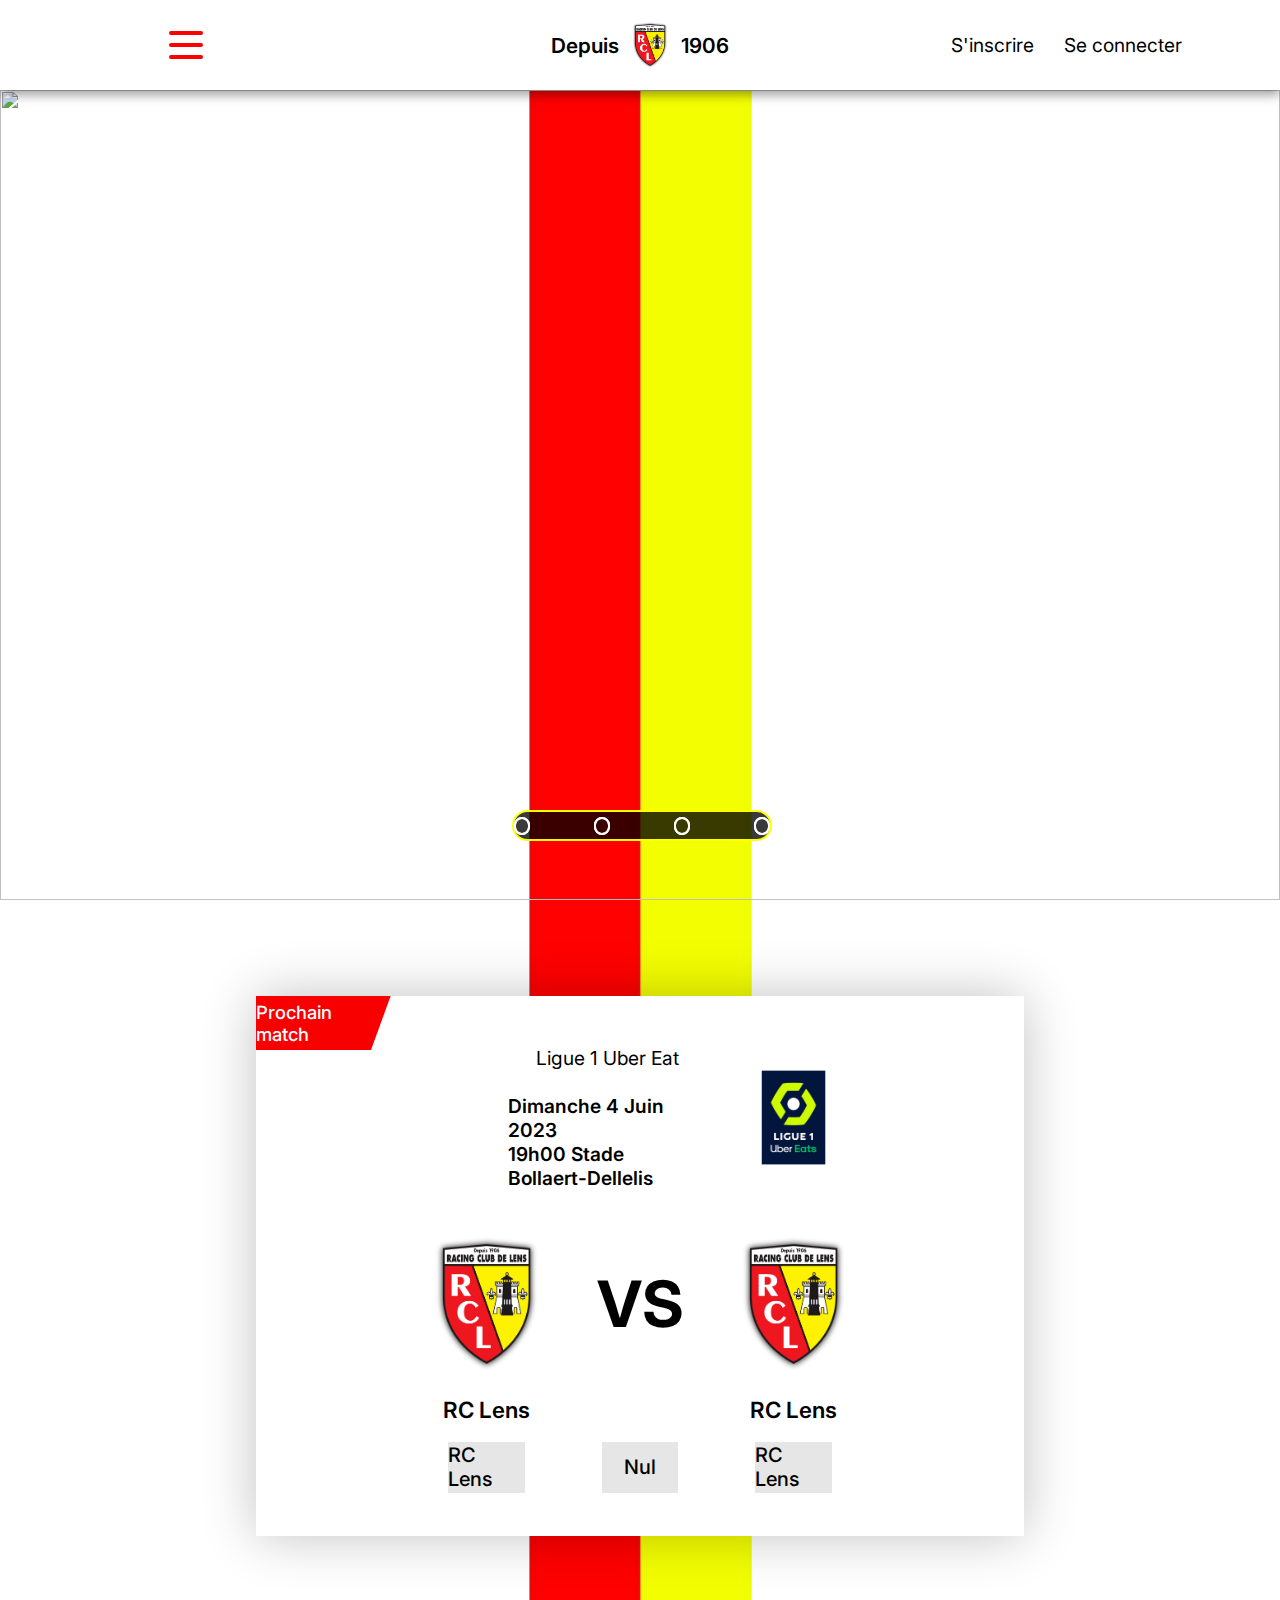
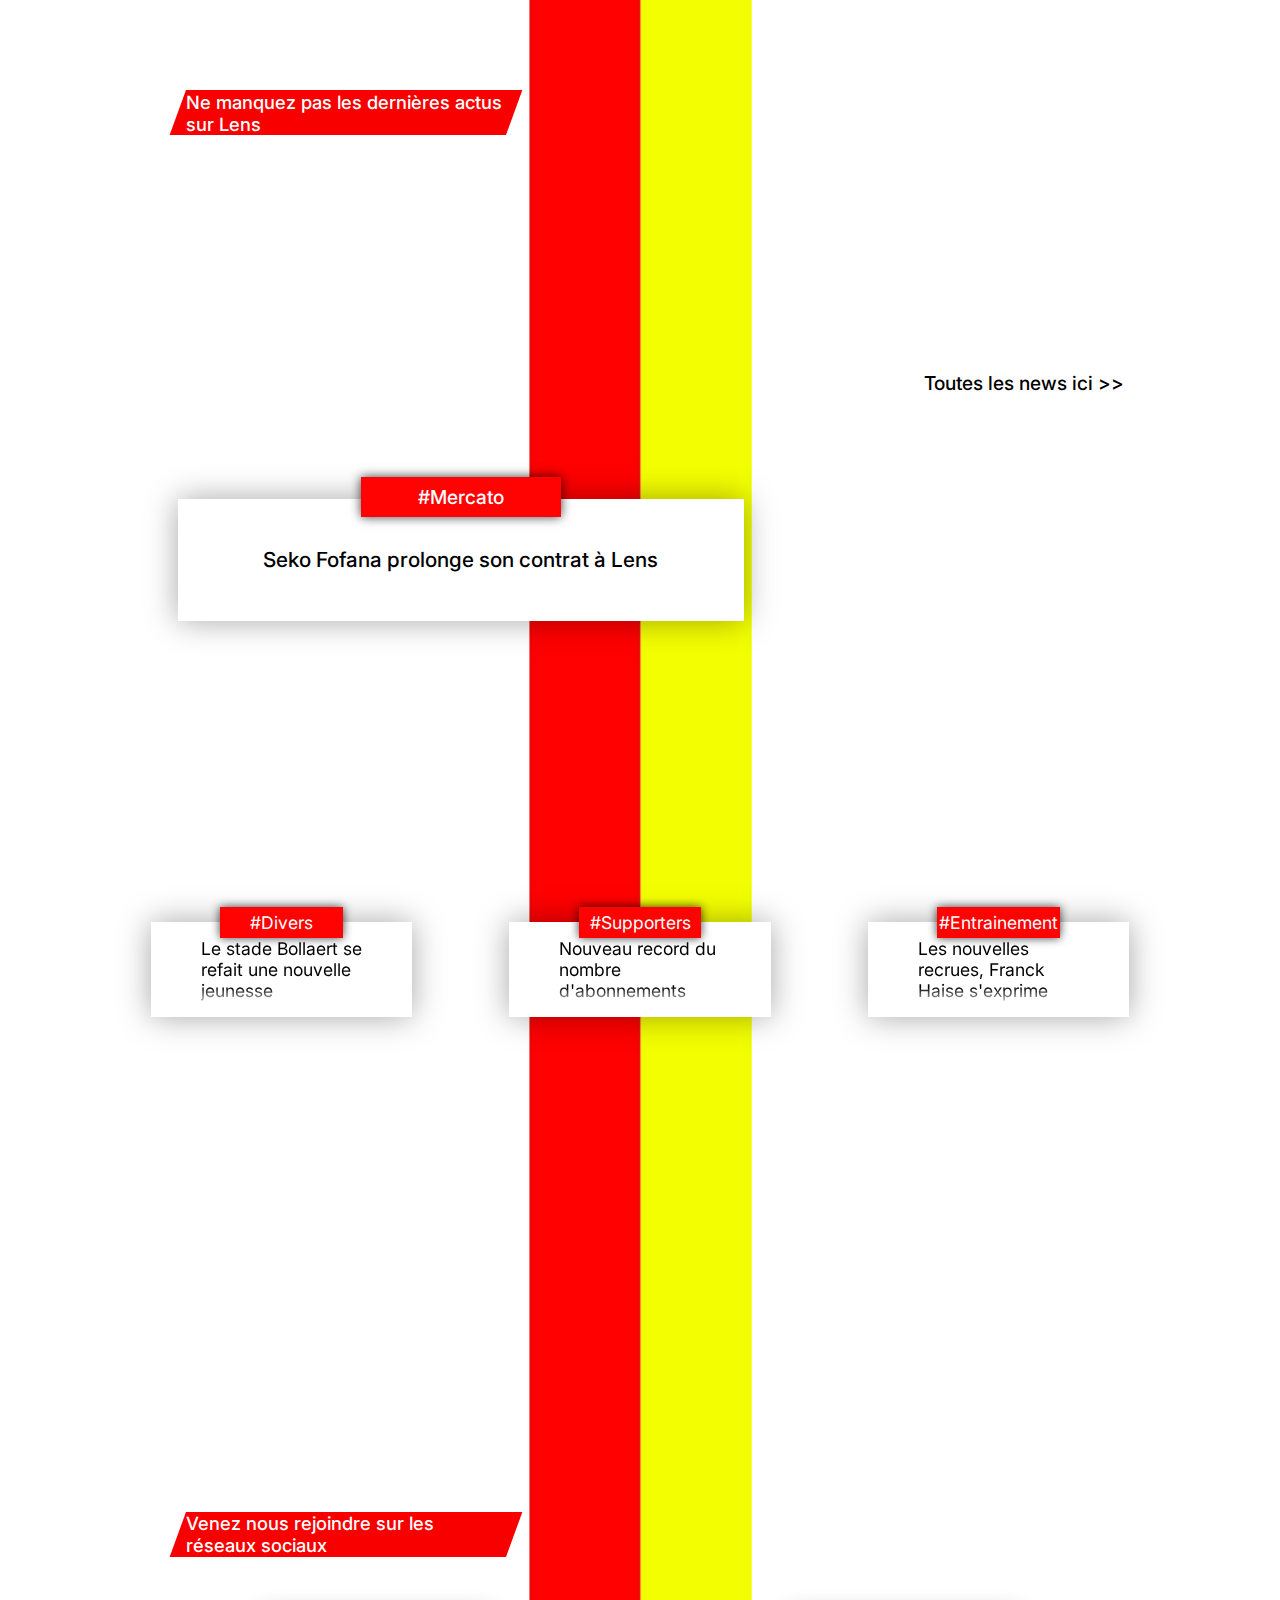
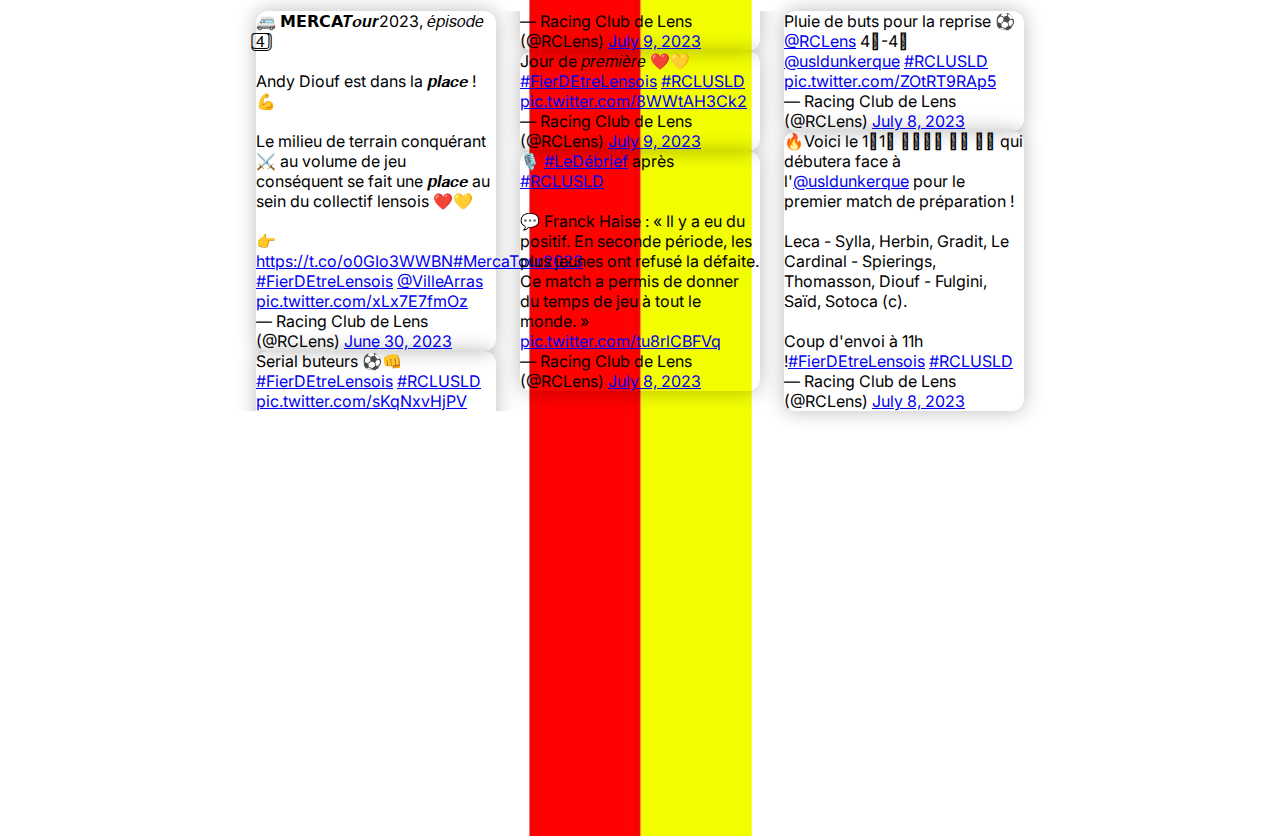
==== index.html @ e69d222d "css" ====
<!DOCTYPE html>
<html lang="fr">

<head>
    <meta charset="UTF-8">
    <meta name="viewport" content="width=device-width, initial-scale=1.0, maximum-scale=1.0,  minimum-scale=1.0">

    <link rel="stylesheet" href="asset/style/owl.carousel.css">
    <link rel="stylesheet" href="asset/style/owl.theme.default.min.css">

    <link rel="stylesheet" href="asset/style/style.css">

    <script src="js/menuDeroulant.js" defer></script>
    <script src="js/slide.js" defer></script>

    <link rel="preconnect" href="https://fonts.googleapis.com">
    <link rel="preconnect" href="https://fonts.gstatic.com" crossorigin>
    <link href="https://fonts.googleapis.com/css2?family=Inter:wght@100;200;300;400;500;600;700;800;900&display=swap"
        rel="stylesheet">


    <title>RCL</title>
</head>

<body>

    <header>

        <nav>

            <div id="menu">
                <input type=checkbox id="hamburger">
                <label for="hamburger">
                    <span></span>
                    <span></span>
                    <span></span>
                </label>

                <div id="menuDeroulant" class="drop">
                    <ul>
                        <li><a href="">Calendrier</a></li>
                        <li><a href="">Classement</a></li>
                        <li><a href="">Effectif</a></li>
                        <li><a href="">Statistiques</a></li>
                        <li><a href="">Actualitées</a></li>
                    </ul>
                </div>
            </div>


            <div id="logo">
                <p>Depuis</p>
                <img src="asset/img/Logo_RC_Lens_ombre.svg" alt="logo RCL">
                <p>1906</p>
            </div>


            <div id="connexion">
                <a href="inscription.html">S'inscrire</a>
                <a href="connexion.html">Se connecter</a>
            </div>

        </nav>

    </header>

    <!--------------->

    <main id="carousel">

        <div class="container">

            <input type="radio" name="radio-bouton" id="radio1">
            <input type="radio" name="radio-bouton" id="radio2">
            <input type="radio" name="radio-bouton" id="radio3">
            <input type="radio" name="radio-bouton" id="radio4">

            <a href="article.html" class="slide first">
                <img src="asset/img/prolong_fofana.jpg">
                <div class="text">Caption Text</div>
            </a>

            <a href="article2.html" class="slide">
                <img src="asset/img/conf_presse.jpg">
                <div class="text">Caption Two</div>
            </a>

            <a href="article3.html" class="slide">
                <img src="asset/img/stade_bollaert.jpg">
                <div class="text">Caption Three</div>
            </a>

            <a href="article4.html" class="slide">
                <img src="asset/img/tifo_lens.jpg">
                <div class="text">Caption 4</div>
            </a>


            <div class="navigation_auto">
                <div class="bouton1"></div>
                <div class="bouton2"></div>
                <div class="bouton3"></div>
                <div class="bouton4"></div>
            </div>

            <div class="navigation_manuelle">
                <label for="radio1" class="bouton_manuel"></label>
                <label for="radio2" class="bouton_manuel"></label>
                <label for="radio3" class="bouton_manuel"></label>
                <label for="radio4" class="bouton_manuel"></label>
            </div>

        </div>

    </main>


    <!--------------->

    <main id="prochain_match">

        <div id="rencontre">

            <p id="match" class="prochain_match">Prochain match</p>

            <div class="info_horaire">
                <p class="date">Ligue 1 Uber Eat
                    <br> <br>
                    <span>Dimanche 4 Juin 2023 </span> <span>19h00 Stade Bollaert-Dellelis</span>
                </p>

                <img src="asset/img/logo ligue 1.png" alt="">
            </div>


            <div id="equipe">

                <div id="logo_equipe">
                    <div class="logo_equipe">
                        <img src="asset/img/Logo_RC_Lens_ombre.svg" alt="">
                    </div>

                    <div class="logo_equipe"> VS </div>

                    <div class="logo_equipe">
                        <img src="asset/img/Logo_RC_Lens_ombre.svg" alt="">
                    </div>

                </div>

                <div id="nom_equipe">
                    <p class="nom_equipe">RC Lens</p>
                    <p class="nom_equipe">RC Lens</p>
                </div>

                <div id="pari_equipe">
                    <a href="" class="pari_equipe">RC Lens</a>
                    <a href="" class="pari_equipe">Nul </a>
                    <a href="" class="pari_equipe">RC Lens</a>
                </div>

            </div>

        </div>

    </main>


    <main id="articles">

        <p class="actu"> Ne manquez pas les dernières actus sur Lens </p>


        <div class="ligne_un">
            <div class="article_ligne_un">
                <a href=""></a>
                <div class="titre_article_un">
                    <a href="">Seko Fofana prolonge son contrat à Lens</a>
                </div>
                <div class="categorie_article_un">
                    <a href="">#Mercato</a>
                </div>
            </div>

            <div class="news"><a href="">Toutes les news ici</a></div>
        </div>

        <div class="ligne_deux">

            <div class="article_ligne_deux">
                <a href=""></a>
                <div class="titre_article_deux">
                    <a href="">Le stade Bollaert se refait une nouvelle jeunesse</a>
                </div>
                <div class="categorie_article_deux">
                    <a href="">#Divers</a>
                </div>
            </div>


            <div class="article_ligne_trois">
                <a href=""></a>
                <div class="titre_article_deux">
                    <a href="">Nouveau record du nombre d'abonnements</a>
                </div>
                <div class="categorie_article_deux">
                    <a href="">#Supporters</a>
                </div>
            </div>


            <div class="article_ligne_quatre">
                <a href=""></a>
                <div class="titre_article_deux">
                    <a href="">Les nouvelles recrues, Franck Haise s'exprime</a>
                </div>
                <div class="categorie_article_deux">
                    <a href="">#Entrainement</a>
                </div>
            </div>

        </div>

    </main>

    <main id="twitter">

        <p class="reseaux"> Venez nous rejoindre sur les réseaux sociaux </p>

        <div class="grid-container">


            <blockquote class="twitter-tweet">
                <p lang="fr" dir="ltr">🚐 𝗠𝗘𝗥𝗖𝗔𝑻𝒐𝒖𝒓2023, 𝑒́𝑝𝑖𝑠𝑜𝑑𝑒 4⃣<br><br>Andy Diouf est dans la
                    𝒑𝒍𝒂𝒄𝒆 ! 💪<br><br>Le milieu de terrain conquérant ⚔️ au volume de jeu conséquent se fait une
                    𝒑𝒍𝒂𝒄𝒆 au sein du collectif lensois ❤️💛<br><br>👉 <a
                        href="https://t.co/o0GIo3WWBN">https://t.co/o0GIo3WWBN</a><a
                        href="https://twitter.com/hashtag/MercaTour2023?src=hash&amp;ref_src=twsrc%5Etfw">#MercaTour2023</a>
                    <a
                        href="https://twitter.com/hashtag/FierDEtreLensois?src=hash&amp;ref_src=twsrc%5Etfw">#FierDEtreLensois</a>
                    <a href="https://twitter.com/VilleArras?ref_src=twsrc%5Etfw">@VilleArras</a> <a
                        href="https://t.co/xLx7E7fmOz">pic.twitter.com/xLx7E7fmOz</a>
                </p>&mdash; Racing Club de Lens
                (@RCLens) <a href="https://twitter.com/RCLens/status/1674873141426896898?ref_src=twsrc%5Etfw">June 30,
                    2023</a>
            </blockquote>
            <script async src="https://platform.twitter.com/widgets.js" charset="utf-8"></script>

            <blockquote class="twitter-tweet">
                <p lang="en" dir="ltr">Serial buteurs ⚽️👊<a
                        href="https://twitter.com/hashtag/FierDEtreLensois?src=hash&amp;ref_src=twsrc%5Etfw">#FierDEtreLensois</a>
                    <a href="https://twitter.com/hashtag/RCLUSLD?src=hash&amp;ref_src=twsrc%5Etfw">#RCLUSLD</a> <a
                        href="https://t.co/sKqNxvHjPV">pic.twitter.com/sKqNxvHjPV</a>
                </p>&mdash; Racing Club de Lens
                (@RCLens) <a href="https://twitter.com/RCLens/status/1678012624225832962?ref_src=twsrc%5Etfw">July 9,
                    2023</a>
            </blockquote>
            <script async src="https://platform.twitter.com/widgets.js" charset="utf-8"></script>

            <blockquote class="twitter-tweet">
                <p lang="fr" dir="ltr">Jour de 𝑝𝑟𝑒𝑚𝑖𝑒̀𝑟𝑒 ❤️💛<a
                        href="https://twitter.com/hashtag/FierDEtreLensois?src=hash&amp;ref_src=twsrc%5Etfw">#FierDEtreLensois</a>
                    <a href="https://twitter.com/hashtag/RCLUSLD?src=hash&amp;ref_src=twsrc%5Etfw">#RCLUSLD</a> <a
                        href="https://t.co/8WWtAH3Ck2">pic.twitter.com/8WWtAH3Ck2</a>
                </p>&mdash; Racing Club de Lens
                (@RCLens) <a href="https://twitter.com/RCLens/status/1677936120167026688?ref_src=twsrc%5Etfw">July 9,
                    2023</a>
            </blockquote>
            <script async src="https://platform.twitter.com/widgets.js" charset="utf-8"></script>

            <blockquote class="twitter-tweet">
                <p lang="fr" dir="ltr">🎙️ <a
                        href="https://twitter.com/hashtag/LeD%C3%A9brief?src=hash&amp;ref_src=twsrc%5Etfw">#LeDébrief</a>
                    après <a
                        href="https://twitter.com/hashtag/RCLUSLD?src=hash&amp;ref_src=twsrc%5Etfw">#RCLUSLD</a><br><br>💬
                    Franck Haise : « Il y a eu du positif. En seconde période, les plus jeunes ont refusé la défaite. Ce
                    match a permis de donner du temps de jeu à tout le monde. » <a
                        href="https://t.co/tu8rlCBFVq">pic.twitter.com/tu8rlCBFVq</a></p>&mdash; Racing Club de Lens
                (@RCLens) <a href="https://twitter.com/RCLens/status/1677653503827664896?ref_src=twsrc%5Etfw">July 8,
                    2023</a>
            </blockquote>
            <script async src="https://platform.twitter.com/widgets.js" charset="utf-8"></script>

            <blockquote class="twitter-tweet">
                <p lang="fr" dir="ltr">Pluie de buts pour la reprise ⚽️<a
                        href="https://twitter.com/RCLens?ref_src=twsrc%5Etfw">@RCLens</a> 4⃣-4⃣ <a
                        href="https://twitter.com/usldunkerque?ref_src=twsrc%5Etfw">@usldunkerque</a> <a
                        href="https://twitter.com/hashtag/RCLUSLD?src=hash&amp;ref_src=twsrc%5Etfw">#RCLUSLD</a> <a
                        href="https://t.co/ZOtRT9RAp5">pic.twitter.com/ZOtRT9RAp5</a></p>&mdash; Racing Club de Lens
                (@RCLens) <a href="https://twitter.com/RCLens/status/1677650981876539392?ref_src=twsrc%5Etfw">July 8,
                    2023</a>
            </blockquote>
            <script async src="https://platform.twitter.com/widgets.js" charset="utf-8"></script>

            <blockquote class="twitter-tweet">
                <p lang="fr" dir="ltr">🔥Voici le 1⃣1⃣ 𝐬𝐚𝐧𝐠 𝐞𝐭 𝐨𝐫 qui débutera face à l&#39;<a
                        href="https://twitter.com/usldunkerque?ref_src=twsrc%5Etfw">@usldunkerque</a> pour le premier
                    match de préparation !<br><br>Leca - Sylla, Herbin, Gradit, Le Cardinal - Spierings, Thomasson,
                    Diouf - Fulgini, Saïd, Sotoca (c).<br><br>Coup d&#39;envoi à 11h !<a
                        href="https://twitter.com/hashtag/FierDEtreLensois?src=hash&amp;ref_src=twsrc%5Etfw">#FierDEtreLensois</a>
                    <a href="https://twitter.com/hashtag/RCLUSLD?src=hash&amp;ref_src=twsrc%5Etfw">#RCLUSLD</a>
                </p>
                &mdash; Racing Club de Lens (@RCLens) <a
                    href="https://twitter.com/RCLens/status/1677588330928644097?ref_src=twsrc%5Etfw">July 8, 2023</a>
            </blockquote>
            <script async src="https://platform.twitter.com/widgets.js" charset="utf-8"></script>


        </div>


    </main>


    <footer>


    </footer>


    <script type="text/javascript" src="//code.jquery.com/jquery-1.11.0.min.js"></script>
    <script type="text/javascript" src="//code.jquery.com/jquery-migrate-1.2.1.min.js"></script>
</body>

</html>
---- asset/style/style.css ----
* {
  margin: 0;
  padding: 0;
  font-family: "Inter", sans-serif
}

body {
  height: auto;
  background-image: url("/asset/img/bandes rcl.jpg");
  background-position: center;
  background-repeat: repeat-y
}

header,
#menu,
#logo {
  height: 10vh;
  position: sticky;
  top: 0;
  z-index: 1000;
  background-color: #fff
}

 nav {
  display: grid;
  grid-template-columns: 1fr 1fr 1fr;
  justify-items: center;
  align-items: center;
  box-shadow: 0px 5px 10px 0px rgba(0, 0, 0, .375)
}

 #logo {
  width: 50%;
  display: flex;
  justify-content: center;
  align-items: center;
  gap: 10px
}

#logo img {
  width: 20%
}

 #logo p {
  width: auto;
  font-size: 130%;
  font-weight: 600
}

 #menu {
  width: 100%;
  display: flex;
  justify-content: center;
  align-items: center
}

 #hamburger[type=checkbox]:before {
  content: "";
  height: 20px;
  width: 100%;
  display: flex;
  flex-direction: column;
  justify-content: center;
  gap: 8px;
  background-color: #fff;
  border: 0px;
  outline: none !important;
  transition: .5s
}

 #menu label {
  display: block;
  background-color: rgba(0, 0, 0, 0);
  width: 8%;
  height: 50px;
  display: flex;
  flex-direction: column;
  justify-content: center;
  gap: 8px;
  position: relative;
  right: 8%;
  cursor: pointer
}

 label span {
  height: 4px;
  width: 100%;
  background-color: red;
  border-radius: 10px
}

#hamburger:checked+label span:nth-child(1) {
  transform: rotate(45deg) translate(8px, 9px);
  transition: .5s
}

#hamburger:checked+label span:nth-child(3) {
  transform: rotate(-45deg) translate(7px, -9px);
  transition: .5s
}

#hamburger:checked+label span:nth-child(2) {
  opacity: 0;
  transition: .5s
}

#hamburger+label span:nth-child(1) {
  transform: rotate(0deg);
  transition: .5s
}

#hamburger+label span:nth-child(3) {
  transform: rotate(0deg);
  transition: .5s
}

#hamburger+label span:nth-child(2) {
  opacity: 100;
  transition: .5s
}

 #menuDeroulant {
  width: 50%;
  height: 35vh;
  position: absolute;
  top: 10vh;
  left: 17%;
  z-index: 900;
  box-shadow: 0px 5px 10px 0px rgba(0, 0, 0, .375);
  background-color: #fff
}

 #menuDeroulant ul {
  list-style: none;
  width: 100%;
  height: 35vh
}

 #menuDeroulant ul li {
  width: 100%;
  height: 7vh;
  display: flex;
  align-items: center;
  justify-content: center;
  transition: .3s
}

#menuDeroulant ul li a {
  width: 100%;
  height: 100%;
  text-decoration: none;
  display: flex;
  align-items: center;
  justify-content: center;
  color: #000;
  transition: .3s
}

#menuDeroulant ul li a:hover {
  color: #eafb00;
  transition: .3s
}

#menuDeroulant ul li:hover {
  background-color: #000;
  transition: .3s
}

 .drop {
  display: none
}

.show {
  display: block
}

#connexion {
  width: 100%;
  display: flex;
  justify-content: center;
  align-items: center;
  gap: 30px;
  font-size: 120%
}

#connexion a {
  cursor: pointer;
  text-decoration: none;
  color: #000;
  transition: .5s
}

#connexion a:hover {
  text-decoration: underline;
  color: red;
  transition: .5s
}

#carousel {
  height: 90vh;
  width: 100%;
  overflow: hidden;
  margin-bottom: 4%
}

.container {
  width: 100%;
  height: 90vh;
  display: flex;
  position: relative
}

.container input {
  display: none
}

.slide {
  width: 100%;
  height: 90vh;
  transition: 1s
}

.slide img {
  height: 90vh;
  width: 100vw;
  position: relative
}

.navigation_manuelle {
  position: absolute;
  width: 20%;
  height: 3vh;
  top: 80vh;
  display: flex;
  justify-content: center;
  align-items: center;
  gap: 25%;
  border: 2px solid rgba(0, 0, 0, 0);
  margin: 0 40%
}

.bouton_manuel {
  border: 2px solid #fff;
  border-radius: 50px;
  height: 14px;
  width: 14px;
  cursor: pointer;
  transition: .3s
}

.bouton_manuel:hover {
  background: #fe0000;
  border: 2px solid #eafb00;
  transition: .3s
}

#radio1:checked~.first {
  margin-left: 0
}

#radio2:checked~.first {
  margin-left: -100%
}

#radio3:checked~.first {
  margin-left: -200%
}

#radio4:checked~.first {
  margin-left: -300%
}

.navigation_auto {
  position: absolute;
  width: 20%;
  height: 3vh;
  top: 80vh;
  display: flex;
  justify-content: center;
  align-items: center;
  background-color: rgba(0, 0, 0, .772);
  gap: 25%;
  border-radius: 50px;
  border: 2px solid #ff0;
  margin: 0 40%
}

.navigation_auto div {
  border: 2px solid #fff;
  border-radius: 50px;
  height: 14px;
  width: 14px;
  cursor: pointer;
  transition: .3s
}

#radio1:checked~.navigation_auto .bouton1 {
  background-color: #fff
}

#radio2:checked~.navigation_auto .bouton2 {
  background-color: #fff
}

#radio3:checked~.navigation_auto .bouton3 {
  background-color: #fff
}

#radio4:checked~.navigation_auto .bouton1 {
  background-color: #fff
}

#prochain_match {
  width: 100%;
  height: 70vh;
  display: flex;
  align-items: center;
  justify-content: center;
  margin-bottom: 5%
}

#rencontre {
  width: 60vw;
  height: 60vh;
  background-color: #fff;
  box-shadow: 0px 0px 50px 0px rgba(0, 0, 0, .245)
}

.prochain_match {
  position: relative;
  width: 15%;
  height: 10%;
  display: flex;
  align-items: center;
  justify-content: center;
  background-color: #f90000;
  overflow: visible;
  z-index: 1;
  font-size: 115%;
  font-weight: 500;
  color: #fff
}

.prochain_match:after {
  content: "";
  width: 100%;
  height: 100%;
  position: absolute;
  background: inherit;
  z-index: -1;
  top: 0;
  transform-origin: left bottom;
  transform: skewX(-20deg)
}

.info_horaire {
  width: 100%;
  height: 25%;
  display: flex;
  justify-content: center;
  align-items: center
}

.info_horaire img {
  height: 70%
}

.date {
  width: 40%;
  height: 100%;
  font-size: 120%;
  display: flex;
  align-items: center;
  justify-content: center;
  flex-direction: column
}

.date span {
  display: flex;
  justify-content: center;
  width: 65%;
  height: auto;
  font-weight: 600
}

#equipe {
  width: 100%;
  height: 65%;
  display: flex;
  justify-content: center;
  align-items: center;
  flex-direction: column
}

#logo_equipe {
  width: 100%;
  height: 50%;
  display: flex;
  justify-content: center;
  align-items: center
}

.logo_equipe {
  width: 20%;
  height: 100%;
  display: flex;
  justify-content: center;
  align-items: center;
  font-size: 400%;
  font-weight: 700
}

.logo_equipe img {
  width: 80%
}

#nom_equipe {
  width: 100%;
  height: 10%;
  display: flex;
  justify-content: center;
  gap: 20%;
  margin-bottom: 2%
}

.nom_equipe {
  width: 20%;
  height: 100%;
  display: flex;
  justify-content: center;
  align-items: center;
  font-size: 140%;
  font-weight: 600
}

#pari_equipe {
  width: 100%;
  height: 18%;
  display: flex;
  justify-content: center;
  gap: 10%
}

.pari_equipe {
  width: 10%;
  height: 80%;
  display: flex;
  justify-content: center;
  align-items: center;
  font-size: 125%;
  font-weight: 500;
  text-decoration: none;
  color: #000;
  background-color: rgba(224, 224, 224, .802)
}

#articles {
  width: 100%;
  height: 110vh;
  gap: 5vh;
  display: flex;
  align-items: center;
  justify-content: center;
  flex-direction: column;
  margin-bottom: 4%
}

.actu {
  width: 25%;
  height: 5vh;
  position: relative;
  right: 23%;
  display: flex;
  align-items: center;
  justify-content: center;
  background-color: #f90000;
  overflow: visible;
  z-index: 1;
  font-size: 115%;
  font-weight: 500;
  color: #fff
}

.actu:after {
  content: "";
  width: 100%;
  height: 100%;
  position: absolute;
  background: inherit;
  z-index: -1;
  top: 0;
  transform-origin: left bottom;
  transform: skewX(-20deg)
}

.actu:before {
  content: "";
  width: 100%;
  height: 101%;
  position: absolute;
  background: inherit;
  z-index: -1;
  top: 0;
  transform-origin: right top;
  transform: skewX(-20deg)
}

.ligne_un {
  width: 80%;
  height: 45vh;
  display: flex;
  align-items: center;
  justify-content: center;
  gap: 10%;
  margin-bottom: 5vh
}

.article_ligne_un {
  width: 65%;
  height: 45vh;
  display: flex;
  align-items: center;
  justify-content: center;
  flex-direction: column;
  gap: 10px;
  transform: scale(1);
  transition: .5s;
  background-image: url("/asset/img/prolong_fofana.jpg");
  background-size: cover
}

.article_ligne_un a {
  position: absolute;
  width: 100%;
  height: 100%
}

.article_ligne_un:hover {
  transform: scale(1.05);
  transition: .5s
}

.titre_article_un {
  width: 85%;
  height: 30%;
  display: flex;
  align-items: center;
  justify-content: center;
  background-color: #fff;
  position: relative;
  z-index: 1;
  top: 50%;
  box-shadow: 0px 0px 30px 0px rgba(0, 0, 0, .35)
}

.titre_article_un a {
  width: 100%;
  height: 100%;
  display: flex;
  align-items: center;
  justify-content: center;
  margin: 0px 50px 0px 50px;
  text-decoration: none;
  color: #000;
  font-size: 130%;
  font-weight: 500
}

.categorie_article_un {
  width: 30%;
  height: 10%;
  display: flex;
  align-items: center;
  justify-content: center;
  background-color: #ff0303;
  position: relative;
  z-index: 2;
  top: 12%;
  box-shadow: 0px 0px 10px 0px rgba(0, 0, 0, .75)
}

.categorie_article_un a {
  width: 100%;
  height: 100%;
  display: flex;
  align-items: center;
  justify-content: center;
  margin: 0px 50px 0px 50px;
  text-decoration: none;
  color: #fff;
  font-size: 120%;
  font-weight: 500
}

.news {
  width: 25%;
  height: 45vh;
  display: flex;
  align-items: center;
  justify-content: center
}

.news a {
  text-decoration: none;
  color: #000;
  font-size: 120%;
  font-weight: 500;
  transform: scale(1);
  transition: .5s
}

.news a:hover {
  text-decoration: none;
  color: #f90000;
  font-size: 120%;
  font-weight: 500;
  transform: scale(1.1);
  transition: .5s
}

.news a::after {
  content: " >>"
}

.ligne_deux {
  width: 80%;
  height: 35vh;
  display: flex;
  align-items: center;
  justify-content: center;
  gap: 5%
}

.article_ligne_deux {
  width: 30%;
  height: 35vh;
  display: flex;
  align-items: center;
  justify-content: center;
  flex-direction: column;
  gap: 10px;
  transform: scale(1);
  transition: .5s;
  background-image: url("/asset/img/stade_bollaert.jpg");
  background-size: cover
}

.article_ligne_deux>a,
.article_ligne_trois>a,
.article_ligne_quatre>a {
  position: absolute;
  width: 100%;
  height: 100%
}

.article_ligne_deux:hover {
  transform: scale(1.05);
  transition: .5s
}

.article_ligne_trois {
  width: 30%;
  height: 35vh;
  display: flex;
  align-items: center;
  justify-content: center;
  flex-direction: column;
  gap: 10px;
  transform: scale(1);
  transition: .5s;
  background-image: url("/asset/img/supp_lens.jpg");
  background-size: cover
}

.article_ligne_trois:hover {
  transform: scale(1.05);
  transition: .5s
}

.article_ligne_quatre {
  width: 30%;
  height: 35vh;
  display: flex;
  align-items: center;
  justify-content: center;
  flex-direction: column;
  gap: 10px;
  transform: scale(1);
  transition: .5s;
  background-image: url("/asset/img/conf_presse.jpg");
  background-size: cover
}

.article_ligne_quatre:hover {
  transform: scale(1.05);
  transition: .5s
}

.titre_article_deux {
  width: 85%;
  height: 30%;
  display: flex;
  align-items: center;
  justify-content: center;
  background-color: #fff;
  position: relative;
  z-index: 1;
  top: 50%;
  box-shadow: 0px 0px 30px 0px rgba(0, 0, 0, .35)
}

.titre_article_deux a {
  width: 100%;
  height: 100%;
  display: flex;
  align-items: center;
  justify-content: center;
  margin: 0px 50px 0px 50px;
  mask-image: linear-gradient(0deg, transparent 40px, rgb(0, 0, 0) 150px);
  -webkit-mask-image: linear-gradient(0deg, transparent 10px, rgb(0, 0, 0) 30px);
  text-decoration: none;
  color: #000;
  font-size: 110%;
  font-weight: 400
}

.categorie_article_deux {
  width: 40%;
  height: 10%;
  display: flex;
  align-items: center;
  justify-content: center;
  background-color: #ff0303;
  position: relative;
  z-index: 2;
  top: 12%;
  box-shadow: 0px 0px 10px 0px rgba(0, 0, 0, .75)
}

.categorie_article_deux a {
  width: 100%;
  height: 100%;
  display: flex;
  align-items: center;
  justify-content: center;
  margin: 0px 50px 0px 50px;
  text-decoration: none;
  color: #fff;
  font-size: 110%;
  font-weight: 400
}

#twitter {
  height: 150vh;
  display: flex;
  justify-content: center;
  align-items: center;
  flex-direction: column
}

.reseaux {
  width: 25%;
  height: 5vh;
  margin-bottom: 6vh;
  position: relative;
  right: 23%;
  display: flex;
  align-items: center;
  justify-content: center;
  background-color: #f90000;
  overflow: visible;
  z-index: 1;
  font-size: 115%;
  font-weight: 500;
  color: #fff
}

.reseaux:after {
  content: "";
  width: 100%;
  height: 100%;
  position: absolute;
  background: inherit;
  z-index: -1;
  top: 0;
  transform-origin: left bottom;
  transform: skewX(-20deg)
}

.reseaux:before {
  content: "";
  width: 100%;
  height: 100%;
  position: absolute;
  background: inherit;
  z-index: -1;
  top: 0;
  transform-origin: right top;
  transform: skewX(-20deg)
}

.grid-container {
  -moz-columns: 3 200px;
  columns: 3 200px;
  -moz-column-gap: 1.5rem;
  column-gap: 1.5rem;
  width: 60%
}

.twitter-tweet {
  border-radius: 12px;
  box-shadow: 0px 0px 20px 0px rgba(0, 0, 0, .275);
  margin-top: 0 !important
}
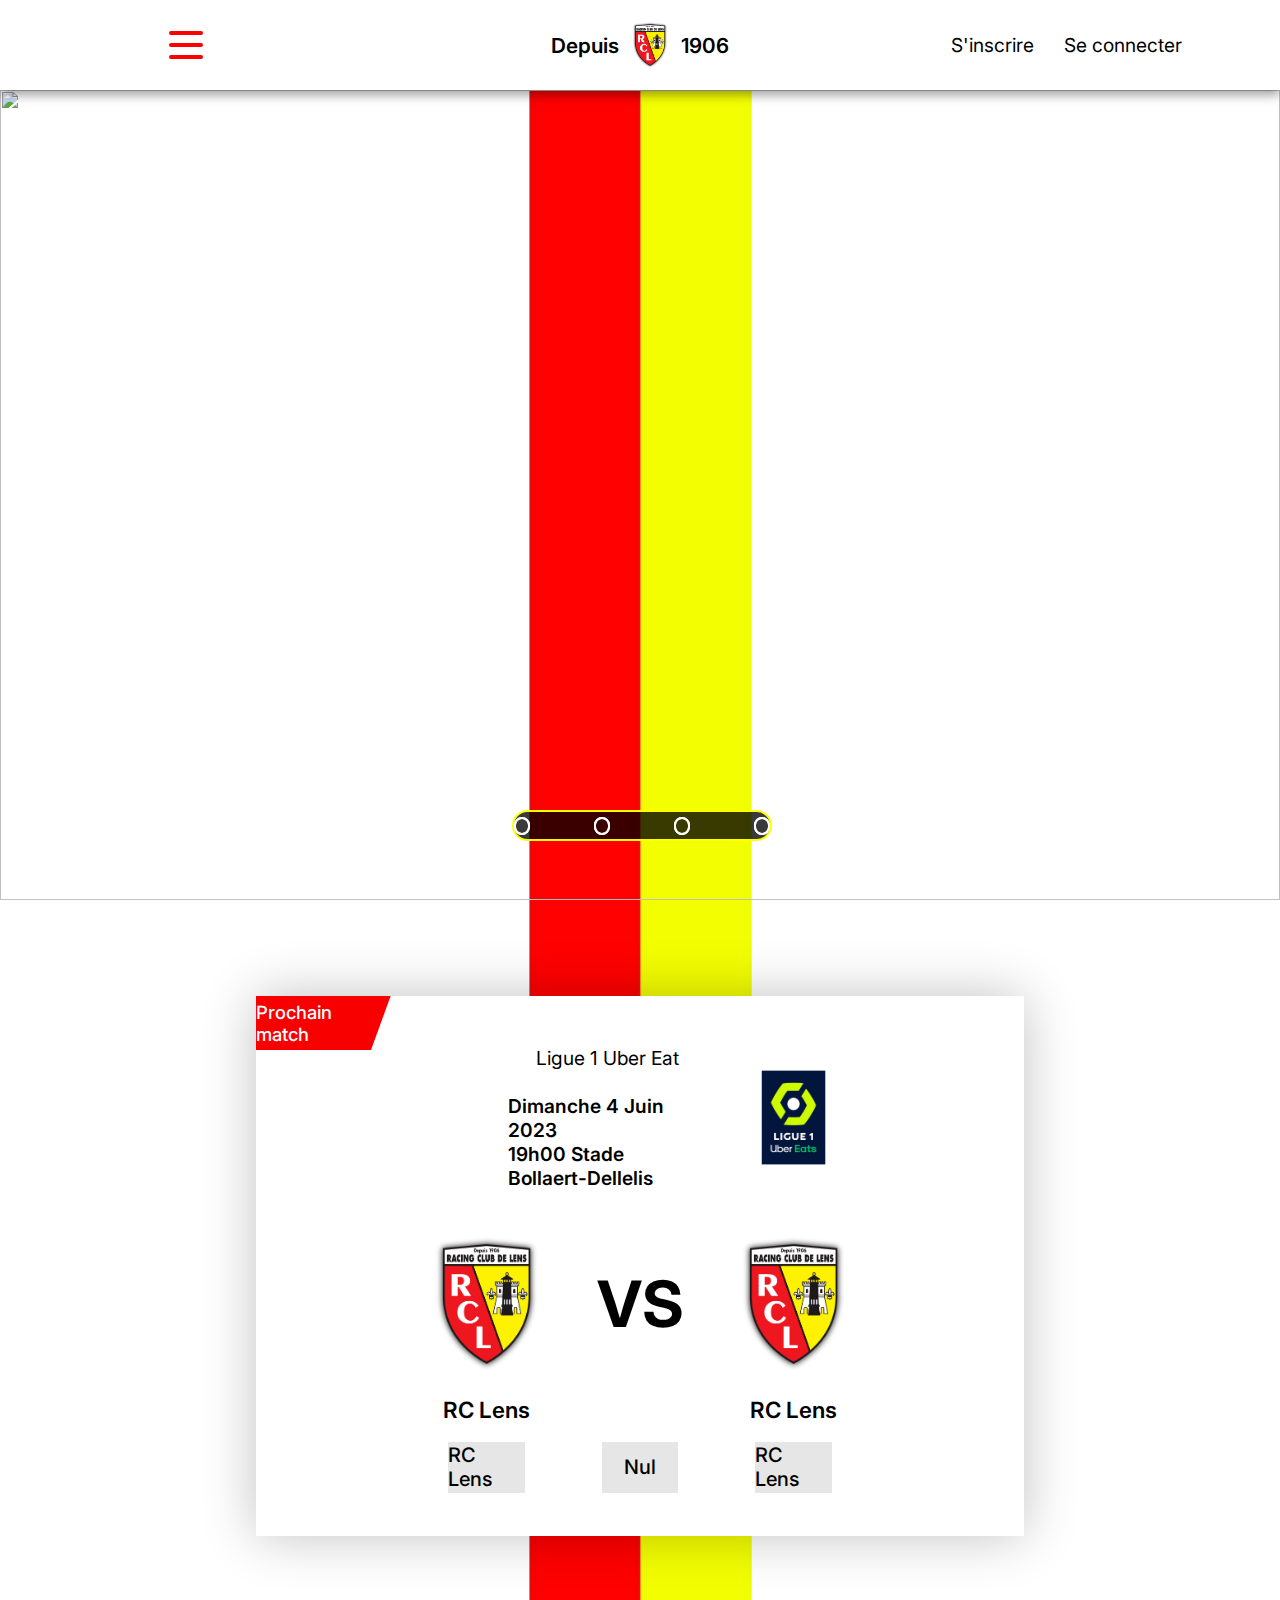
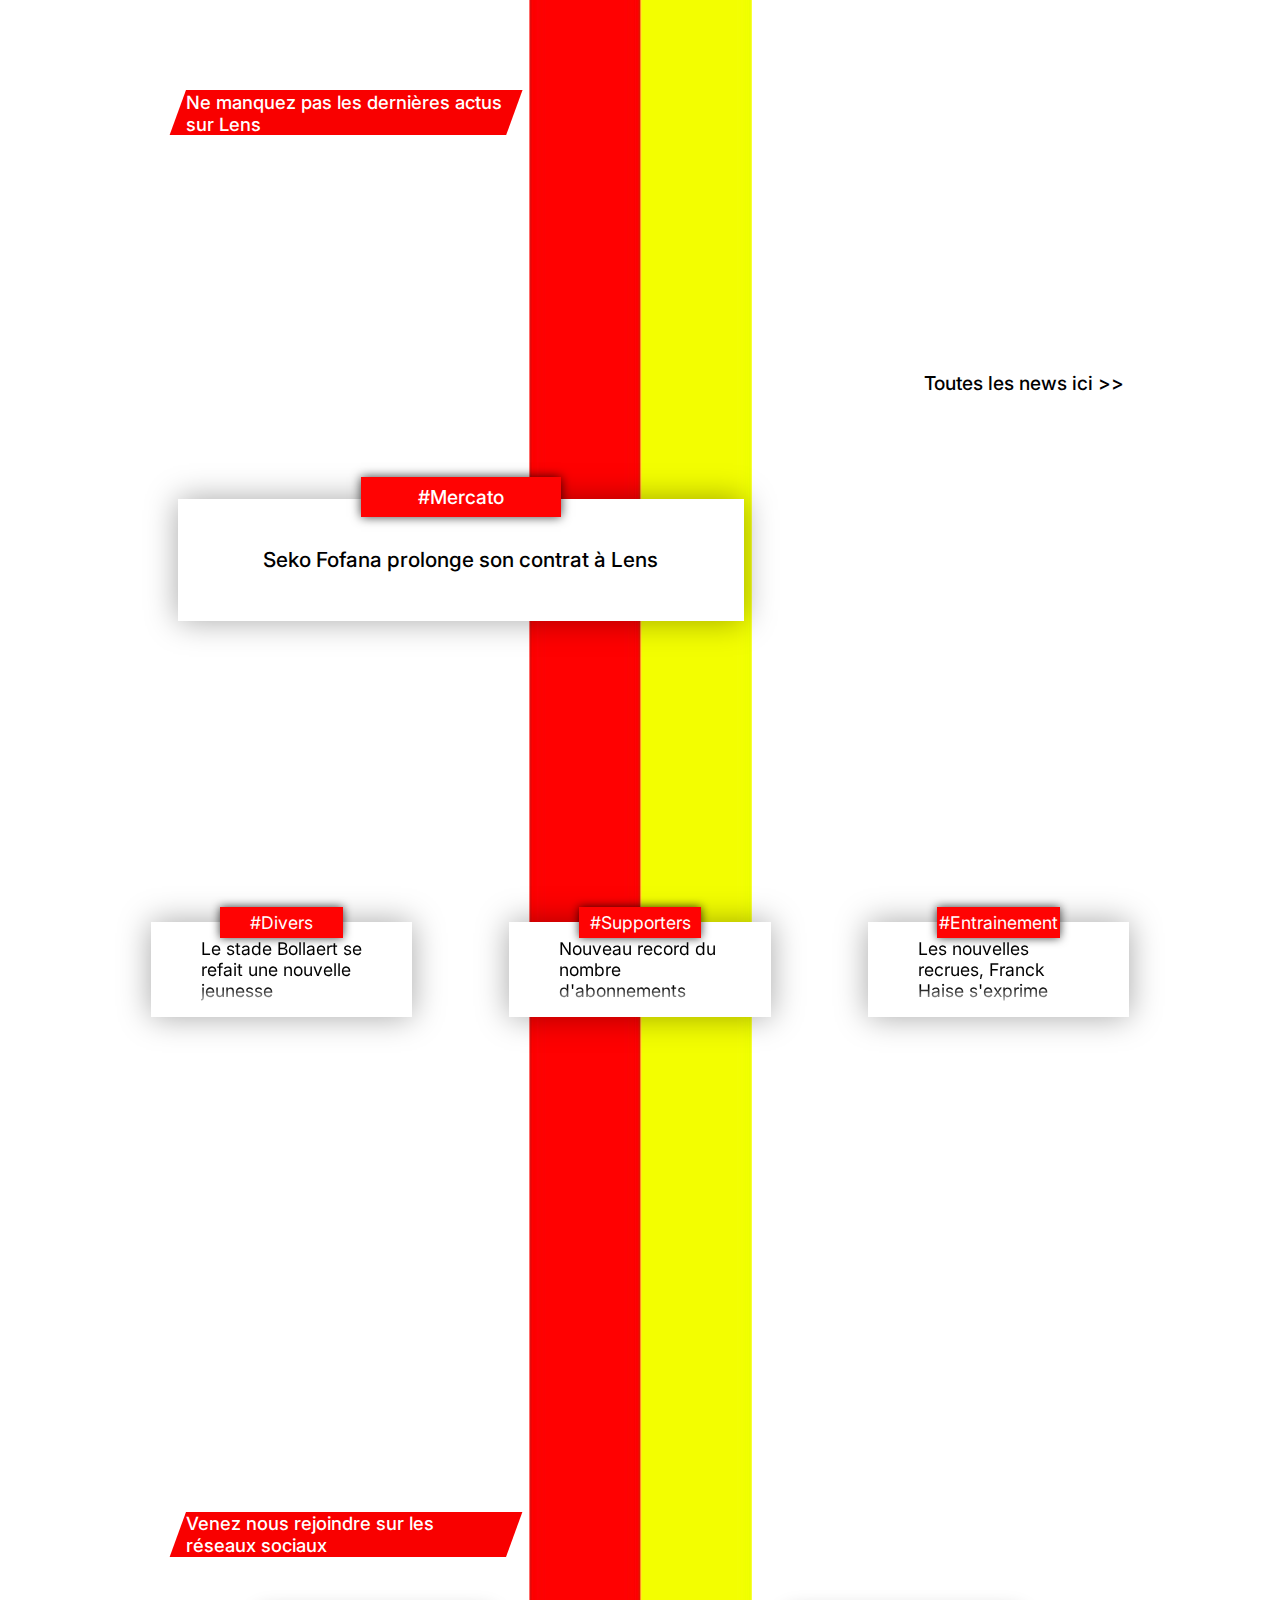
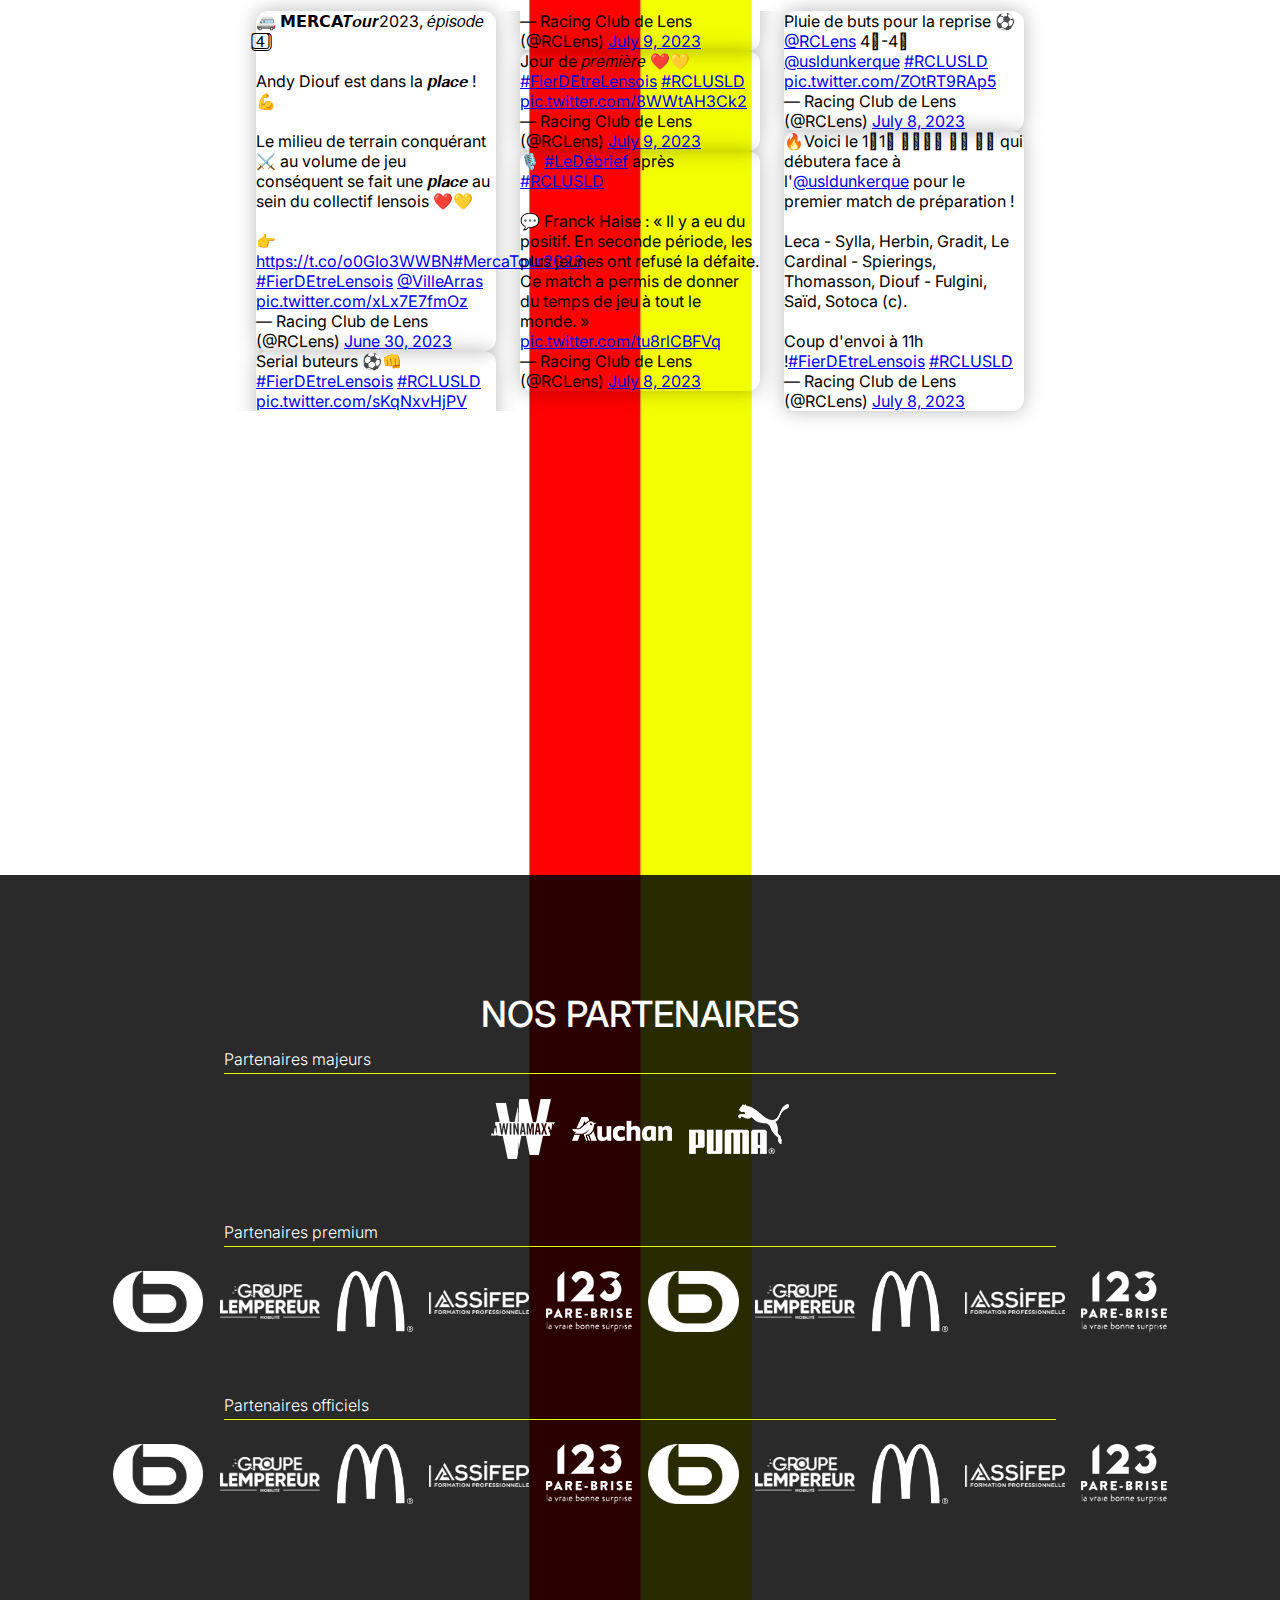
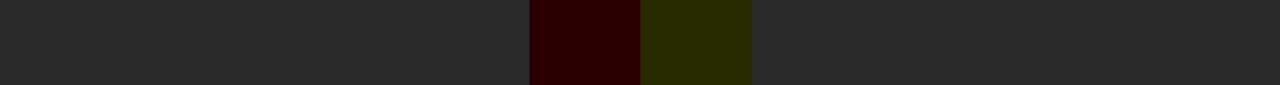
==== commit 0d447796: "sponsors" ====
--- a/index.html
+++ b/index.html
@@ -3,7 +3,7 @@
 
 <head>
     <meta charset="UTF-8">
-    <meta name="viewport" content="width=device-width, initial-scale=1.0, maximum-scale=1.0,  minimum-scale=1.0">
+    <meta name="viewport" content="width=device-width, initial-scale=1.0">
 
     <link rel="stylesheet" href="asset/style/owl.carousel.css">
     <link rel="stylesheet" href="asset/style/owl.theme.default.min.css">
@@ -66,7 +66,7 @@
 
     <!--------------->
 
-    <main id="carousel">
+    <section id="carousel">
 
         <div class="container">
 
@@ -112,12 +112,12 @@
 
         </div>
 
-    </main>
+    </section>
 
 
     <!--------------->
 
-    <main id="prochain_match">
+    <section id="prochain_match">
 
         <div id="rencontre">
 
@@ -163,10 +163,10 @@
 
         </div>
 
-    </main>
-
-
-    <main id="articles">
+    </section>
+
+
+    <section id="articles">
 
         <p class="actu"> Ne manquez pas les dernières actus sur Lens </p>
 
@@ -221,9 +221,9 @@
 
         </div>
 
-    </main>
-
-    <main id="twitter">
+    </section>
+
+    <section id="twitter">
 
         <p class="reseaux"> Venez nous rejoindre sur les réseaux sociaux </p>
 
@@ -231,40 +231,27 @@
 
 
             <blockquote class="twitter-tweet">
-                <p lang="fr" dir="ltr">🚐 𝗠𝗘𝗥𝗖𝗔𝑻𝒐𝒖𝒓2023, 𝑒́𝑝𝑖𝑠𝑜𝑑𝑒 4⃣<br><br>Andy Diouf est dans la
-                    𝒑𝒍𝒂𝒄𝒆 ! 💪<br><br>Le milieu de terrain conquérant ⚔️ au volume de jeu conséquent se fait une
-                    𝒑𝒍𝒂𝒄𝒆 au sein du collectif lensois ❤️💛<br><br>👉 <a
-                        href="https://t.co/o0GIo3WWBN">https://t.co/o0GIo3WWBN</a><a
-                        href="https://twitter.com/hashtag/MercaTour2023?src=hash&amp;ref_src=twsrc%5Etfw">#MercaTour2023</a>
-                    <a
-                        href="https://twitter.com/hashtag/FierDEtreLensois?src=hash&amp;ref_src=twsrc%5Etfw">#FierDEtreLensois</a>
-                    <a href="https://twitter.com/VilleArras?ref_src=twsrc%5Etfw">@VilleArras</a> <a
-                        href="https://t.co/xLx7E7fmOz">pic.twitter.com/xLx7E7fmOz</a>
-                </p>&mdash; Racing Club de Lens
-                (@RCLens) <a href="https://twitter.com/RCLens/status/1674873141426896898?ref_src=twsrc%5Etfw">June 30,
-                    2023</a>
-            </blockquote>
-            <script async src="https://platform.twitter.com/widgets.js" charset="utf-8"></script>
-
-            <blockquote class="twitter-tweet">
-                <p lang="en" dir="ltr">Serial buteurs ⚽️👊<a
-                        href="https://twitter.com/hashtag/FierDEtreLensois?src=hash&amp;ref_src=twsrc%5Etfw">#FierDEtreLensois</a>
-                    <a href="https://twitter.com/hashtag/RCLUSLD?src=hash&amp;ref_src=twsrc%5Etfw">#RCLUSLD</a> <a
-                        href="https://t.co/sKqNxvHjPV">pic.twitter.com/sKqNxvHjPV</a>
-                </p>&mdash; Racing Club de Lens
-                (@RCLens) <a href="https://twitter.com/RCLens/status/1678012624225832962?ref_src=twsrc%5Etfw">July 9,
-                    2023</a>
-            </blockquote>
-            <script async src="https://platform.twitter.com/widgets.js" charset="utf-8"></script>
-
-            <blockquote class="twitter-tweet">
-                <p lang="fr" dir="ltr">Jour de 𝑝𝑟𝑒𝑚𝑖𝑒̀𝑟𝑒 ❤️💛<a
-                        href="https://twitter.com/hashtag/FierDEtreLensois?src=hash&amp;ref_src=twsrc%5Etfw">#FierDEtreLensois</a>
-                    <a href="https://twitter.com/hashtag/RCLUSLD?src=hash&amp;ref_src=twsrc%5Etfw">#RCLUSLD</a> <a
-                        href="https://t.co/8WWtAH3Ck2">pic.twitter.com/8WWtAH3Ck2</a>
-                </p>&mdash; Racing Club de Lens
-                (@RCLens) <a href="https://twitter.com/RCLens/status/1677936120167026688?ref_src=twsrc%5Etfw">July 9,
-                    2023</a>
+                <p lang="fr" dir="ltr">🚐 𝗠𝗘𝗥𝗖𝗔𝑻𝒐𝒖𝒓2023, 𝑒́𝑝𝑖𝑠𝑜𝑑𝑒 4⃣<br><br>Andy Diouf est dans la 𝒑𝒍𝒂𝒄𝒆 ! 💪<br><br>Le milieu de terrain conquérant ⚔️ au volume de jeu conséquent se fait une 𝒑𝒍𝒂𝒄𝒆 au sein du collectif lensois ❤️💛<br><br>👉 <a href="https://t.co/o0GIo3WWBN">https://t.co/o0GIo3WWBN</a><a href="https://twitter.com/hashtag/MercaTour2023?src=hash&amp;ref_src=twsrc%5Etfw">#MercaTour2023</a>
+                    <a href="https://twitter.com/hashtag/FierDEtreLensois?src=hash&amp;ref_src=twsrc%5Etfw">#FierDEtreLensois</a>
+                    <a href="https://twitter.com/VilleArras?ref_src=twsrc%5Etfw">@VilleArras</a> <a href="https://t.co/xLx7E7fmOz">pic.twitter.com/xLx7E7fmOz</a>
+                </p>&mdash; Racing Club de Lens (@RCLens) <a href="https://twitter.com/RCLens/status/1674873141426896898?ref_src=twsrc%5Etfw">June 30, 2023</a>
+            </blockquote>
+            <script async src="https://platform.twitter.com/widgets.js" charset="utf-8"></script>
+
+            <blockquote class="twitter-tweet">
+                <p lang="en" dir="ltr">Serial buteurs ⚽️👊<a href="https://twitter.com/hashtag/FierDEtreLensois?src=hash&amp;ref_src=twsrc%5Etfw">#FierDEtreLensois</a>
+                    <a href="https://twitter.com/hashtag/RCLUSLD?src=hash&amp;ref_src=twsrc%5Etfw">#RCLUSLD</a> 
+                    <a href="https://t.co/sKqNxvHjPV">pic.twitter.com/sKqNxvHjPV</a>
+                </p>&mdash; Racing Club de Lens (@RCLens) <a href="https://twitter.com/RCLens/status/1678012624225832962?ref_src=twsrc%5Etfw">July 9, 2023</a>
+            </blockquote>
+            <script async src="https://platform.twitter.com/widgets.js" charset="utf-8"></script>
+
+            <blockquote class="twitter-tweet">
+                <p lang="fr" dir="ltr">Jour de 𝑝𝑟𝑒𝑚𝑖𝑒̀𝑟𝑒 ❤️💛
+                    <a href="https://twitter.com/hashtag/FierDEtreLensois?src=hash&amp;ref_src=twsrc%5Etfw">#FierDEtreLensois</a>
+                    <a href="https://twitter.com/hashtag/RCLUSLD?src=hash&amp;ref_src=twsrc%5Etfw">#RCLUSLD</a> 
+                    <a href="https://t.co/8WWtAH3Ck2">pic.twitter.com/8WWtAH3Ck2</a>
+                </p>&mdash; Racing Club de Lens (@RCLens) <a href="https://twitter.com/RCLens/status/1677936120167026688?ref_src=twsrc%5Etfw">July 9, 2023</a>
             </blockquote>
             <script async src="https://platform.twitter.com/widgets.js" charset="utf-8"></script>
 
@@ -308,9 +295,55 @@
 
         </div>
 
-
-    </main>
-
+    </section>
+
+
+    <section id="sponsors">
+        <div class="sponsors">
+
+            <div class="partenaires">
+                <h3>NOS PARTENAIRES</h3>
+    
+                <p>Partenaires majeurs</p>
+                <div class="majeurs">
+                    <img src="asset/img/logo_winamax2.png" alt="">
+                    <img src="asset/img/Auchan-Symbole2.png" alt="">
+                    <img src="asset/img/logo_puma2.png" alt="">
+                </div>
+    
+                <p>Partenaires premium</p>
+                <div class="premium">
+                    <img src="asset/img/Boulanger_Logo1.png" alt="">
+                    <img src="asset/img/logo-groupe-lempereur.png" alt="">
+                    <img src="asset/img/mcdonalds-logo-1.png" alt="">
+                    <img src="asset/img/Logo_assifep1.png" alt="">
+                    <img src="asset/img/Logo-123-Pare-Brise.png" alt="">
+                    <img src="asset/img/Boulanger_Logo1.png" alt="">
+                    <img src="asset/img/logo-groupe-lempereur.png" alt="">
+                    <img src="asset/img/mcdonalds-logo-1.png" alt="">
+                    <img src="asset/img/Logo_assifep1.png" alt="">
+                    <img src="asset/img/Logo-123-Pare-Brise.png" alt="">
+                </div>
+    
+                <p>Partenaires officiels</p>
+                <div class="officiels">
+                    <img src="asset/img/Boulanger_Logo1.png" alt="">
+                    <img src="asset/img/logo-groupe-lempereur.png" alt="">
+                    <img src="asset/img/mcdonalds-logo-1.png" alt="">
+                    <img src="asset/img/Logo_assifep1.png" alt="">
+                    <img src="asset/img/Logo-123-Pare-Brise.png" alt="">
+                    <img src="asset/img/Boulanger_Logo1.png" alt="">
+                    <img src="asset/img/logo-groupe-lempereur.png" alt="">
+                    <img src="asset/img/mcdonalds-logo-1.png" alt="">
+                    <img src="asset/img/Logo_assifep1.png" alt="">
+                    <img src="asset/img/Logo-123-Pare-Brise.png" alt="">
+                </div>
+            </div>
+
+        </div>
+
+
+    </section>
 
     <footer>
 
--- a/asset/style/style.css
+++ b/asset/style/style.css
@@ -1,814 +1 @@
-* {
-  margin: 0;
-  padding: 0;
-  font-family: "Inter", sans-serif
-}
-
-body {
-  height: auto;
-  background-image: url("/asset/img/bandes rcl.jpg");
-  background-position: center;
-  background-repeat: repeat-y
-}
-
-header,
-#menu,
-#logo {
-  height: 10vh;
-  position: sticky;
-  top: 0;
-  z-index: 1000;
-  background-color: #fff
-}
-
- nav {
-  display: grid;
-  grid-template-columns: 1fr 1fr 1fr;
-  justify-items: center;
-  align-items: center;
-  box-shadow: 0px 5px 10px 0px rgba(0, 0, 0, .375)
-}
-
- #logo {
-  width: 50%;
-  display: flex;
-  justify-content: center;
-  align-items: center;
-  gap: 10px
-}
-
-#logo img {
-  width: 20%
-}
-
- #logo p {
-  width: auto;
-  font-size: 130%;
-  font-weight: 600
-}
-
- #menu {
-  width: 100%;
-  display: flex;
-  justify-content: center;
-  align-items: center
-}
-
- #hamburger[type=checkbox]:before {
-  content: "";
-  height: 20px;
-  width: 100%;
-  display: flex;
-  flex-direction: column;
-  justify-content: center;
-  gap: 8px;
-  background-color: #fff;
-  border: 0px;
-  outline: none !important;
-  transition: .5s
-}
-
- #menu label {
-  display: block;
-  background-color: rgba(0, 0, 0, 0);
-  width: 8%;
-  height: 50px;
-  display: flex;
-  flex-direction: column;
-  justify-content: center;
-  gap: 8px;
-  position: relative;
-  right: 8%;
-  cursor: pointer
-}
-
- label span {
-  height: 4px;
-  width: 100%;
-  background-color: red;
-  border-radius: 10px
-}
-
-#hamburger:checked+label span:nth-child(1) {
-  transform: rotate(45deg) translate(8px, 9px);
-  transition: .5s
-}
-
-#hamburger:checked+label span:nth-child(3) {
-  transform: rotate(-45deg) translate(7px, -9px);
-  transition: .5s
-}
-
-#hamburger:checked+label span:nth-child(2) {
-  opacity: 0;
-  transition: .5s
-}
-
-#hamburger+label span:nth-child(1) {
-  transform: rotate(0deg);
-  transition: .5s
-}
-
-#hamburger+label span:nth-child(3) {
-  transform: rotate(0deg);
-  transition: .5s
-}
-
-#hamburger+label span:nth-child(2) {
-  opacity: 100;
-  transition: .5s
-}
-
- #menuDeroulant {
-  width: 50%;
-  height: 35vh;
-  position: absolute;
-  top: 10vh;
-  left: 17%;
-  z-index: 900;
-  box-shadow: 0px 5px 10px 0px rgba(0, 0, 0, .375);
-  background-color: #fff
-}
-
- #menuDeroulant ul {
-  list-style: none;
-  width: 100%;
-  height: 35vh
-}
-
- #menuDeroulant ul li {
-  width: 100%;
-  height: 7vh;
-  display: flex;
-  align-items: center;
-  justify-content: center;
-  transition: .3s
-}
-
-#menuDeroulant ul li a {
-  width: 100%;
-  height: 100%;
-  text-decoration: none;
-  display: flex;
-  align-items: center;
-  justify-content: center;
-  color: #000;
-  transition: .3s
-}
-
-#menuDeroulant ul li a:hover {
-  color: #eafb00;
-  transition: .3s
-}
-
-#menuDeroulant ul li:hover {
-  background-color: #000;
-  transition: .3s
-}
-
- .drop {
-  display: none
-}
-
-.show {
-  display: block
-}
-
-#connexion {
-  width: 100%;
-  display: flex;
-  justify-content: center;
-  align-items: center;
-  gap: 30px;
-  font-size: 120%
-}
-
-#connexion a {
-  cursor: pointer;
-  text-decoration: none;
-  color: #000;
-  transition: .5s
-}
-
-#connexion a:hover {
-  text-decoration: underline;
-  color: red;
-  transition: .5s
-}
-
-#carousel {
-  height: 90vh;
-  width: 100%;
-  overflow: hidden;
-  margin-bottom: 4%
-}
-
-.container {
-  width: 100%;
-  height: 90vh;
-  display: flex;
-  position: relative
-}
-
-.container input {
-  display: none
-}
-
-.slide {
-  width: 100%;
-  height: 90vh;
-  transition: 1s
-}
-
-.slide img {
-  height: 90vh;
-  width: 100vw;
-  position: relative
-}
-
-.navigation_manuelle {
-  position: absolute;
-  width: 20%;
-  height: 3vh;
-  top: 80vh;
-  display: flex;
-  justify-content: center;
-  align-items: center;
-  gap: 25%;
-  border: 2px solid rgba(0, 0, 0, 0);
-  margin: 0 40%
-}
-
-.bouton_manuel {
-  border: 2px solid #fff;
-  border-radius: 50px;
-  height: 14px;
-  width: 14px;
-  cursor: pointer;
-  transition: .3s
-}
-
-.bouton_manuel:hover {
-  background: #fe0000;
-  border: 2px solid #eafb00;
-  transition: .3s
-}
-
-#radio1:checked~.first {
-  margin-left: 0
-}
-
-#radio2:checked~.first {
-  margin-left: -100%
-}
-
-#radio3:checked~.first {
-  margin-left: -200%
-}
-
-#radio4:checked~.first {
-  margin-left: -300%
-}
-
-.navigation_auto {
-  position: absolute;
-  width: 20%;
-  height: 3vh;
-  top: 80vh;
-  display: flex;
-  justify-content: center;
-  align-items: center;
-  background-color: rgba(0, 0, 0, .772);
-  gap: 25%;
-  border-radius: 50px;
-  border: 2px solid #ff0;
-  margin: 0 40%
-}
-
-.navigation_auto div {
-  border: 2px solid #fff;
-  border-radius: 50px;
-  height: 14px;
-  width: 14px;
-  cursor: pointer;
-  transition: .3s
-}
-
-#radio1:checked~.navigation_auto .bouton1 {
-  background-color: #fff
-}
-
-#radio2:checked~.navigation_auto .bouton2 {
-  background-color: #fff
-}
-
-#radio3:checked~.navigation_auto .bouton3 {
-  background-color: #fff
-}
-
-#radio4:checked~.navigation_auto .bouton1 {
-  background-color: #fff
-}
-
-#prochain_match {
-  width: 100%;
-  height: 70vh;
-  display: flex;
-  align-items: center;
-  justify-content: center;
-  margin-bottom: 5%
-}
-
-#rencontre {
-  width: 60vw;
-  height: 60vh;
-  background-color: #fff;
-  box-shadow: 0px 0px 50px 0px rgba(0, 0, 0, .245)
-}
-
-.prochain_match {
-  position: relative;
-  width: 15%;
-  height: 10%;
-  display: flex;
-  align-items: center;
-  justify-content: center;
-  background-color: #f90000;
-  overflow: visible;
-  z-index: 1;
-  font-size: 115%;
-  font-weight: 500;
-  color: #fff
-}
-
-.prochain_match:after {
-  content: "";
-  width: 100%;
-  height: 100%;
-  position: absolute;
-  background: inherit;
-  z-index: -1;
-  top: 0;
-  transform-origin: left bottom;
-  transform: skewX(-20deg)
-}
-
-.info_horaire {
-  width: 100%;
-  height: 25%;
-  display: flex;
-  justify-content: center;
-  align-items: center
-}
-
-.info_horaire img {
-  height: 70%
-}
-
-.date {
-  width: 40%;
-  height: 100%;
-  font-size: 120%;
-  display: flex;
-  align-items: center;
-  justify-content: center;
-  flex-direction: column
-}
-
-.date span {
-  display: flex;
-  justify-content: center;
-  width: 65%;
-  height: auto;
-  font-weight: 600
-}
-
-#equipe {
-  width: 100%;
-  height: 65%;
-  display: flex;
-  justify-content: center;
-  align-items: center;
-  flex-direction: column
-}
-
-#logo_equipe {
-  width: 100%;
-  height: 50%;
-  display: flex;
-  justify-content: center;
-  align-items: center
-}
-
-.logo_equipe {
-  width: 20%;
-  height: 100%;
-  display: flex;
-  justify-content: center;
-  align-items: center;
-  font-size: 400%;
-  font-weight: 700
-}
-
-.logo_equipe img {
-  width: 80%
-}
-
-#nom_equipe {
-  width: 100%;
-  height: 10%;
-  display: flex;
-  justify-content: center;
-  gap: 20%;
-  margin-bottom: 2%
-}
-
-.nom_equipe {
-  width: 20%;
-  height: 100%;
-  display: flex;
-  justify-content: center;
-  align-items: center;
-  font-size: 140%;
-  font-weight: 600
-}
-
-#pari_equipe {
-  width: 100%;
-  height: 18%;
-  display: flex;
-  justify-content: center;
-  gap: 10%
-}
-
-.pari_equipe {
-  width: 10%;
-  height: 80%;
-  display: flex;
-  justify-content: center;
-  align-items: center;
-  font-size: 125%;
-  font-weight: 500;
-  text-decoration: none;
-  color: #000;
-  background-color: rgba(224, 224, 224, .802)
-}
-
-#articles {
-  width: 100%;
-  height: 110vh;
-  gap: 5vh;
-  display: flex;
-  align-items: center;
-  justify-content: center;
-  flex-direction: column;
-  margin-bottom: 4%
-}
-
-.actu {
-  width: 25%;
-  height: 5vh;
-  position: relative;
-  right: 23%;
-  display: flex;
-  align-items: center;
-  justify-content: center;
-  background-color: #f90000;
-  overflow: visible;
-  z-index: 1;
-  font-size: 115%;
-  font-weight: 500;
-  color: #fff
-}
-
-.actu:after {
-  content: "";
-  width: 100%;
-  height: 100%;
-  position: absolute;
-  background: inherit;
-  z-index: -1;
-  top: 0;
-  transform-origin: left bottom;
-  transform: skewX(-20deg)
-}
-
-.actu:before {
-  content: "";
-  width: 100%;
-  height: 101%;
-  position: absolute;
-  background: inherit;
-  z-index: -1;
-  top: 0;
-  transform-origin: right top;
-  transform: skewX(-20deg)
-}
-
-.ligne_un {
-  width: 80%;
-  height: 45vh;
-  display: flex;
-  align-items: center;
-  justify-content: center;
-  gap: 10%;
-  margin-bottom: 5vh
-}
-
-.article_ligne_un {
-  width: 65%;
-  height: 45vh;
-  display: flex;
-  align-items: center;
-  justify-content: center;
-  flex-direction: column;
-  gap: 10px;
-  transform: scale(1);
-  transition: .5s;
-  background-image: url("/asset/img/prolong_fofana.jpg");
-  background-size: cover
-}
-
-.article_ligne_un a {
-  position: absolute;
-  width: 100%;
-  height: 100%
-}
-
-.article_ligne_un:hover {
-  transform: scale(1.05);
-  transition: .5s
-}
-
-.titre_article_un {
-  width: 85%;
-  height: 30%;
-  display: flex;
-  align-items: center;
-  justify-content: center;
-  background-color: #fff;
-  position: relative;
-  z-index: 1;
-  top: 50%;
-  box-shadow: 0px 0px 30px 0px rgba(0, 0, 0, .35)
-}
-
-.titre_article_un a {
-  width: 100%;
-  height: 100%;
-  display: flex;
-  align-items: center;
-  justify-content: center;
-  margin: 0px 50px 0px 50px;
-  text-decoration: none;
-  color: #000;
-  font-size: 130%;
-  font-weight: 500
-}
-
-.categorie_article_un {
-  width: 30%;
-  height: 10%;
-  display: flex;
-  align-items: center;
-  justify-content: center;
-  background-color: #ff0303;
-  position: relative;
-  z-index: 2;
-  top: 12%;
-  box-shadow: 0px 0px 10px 0px rgba(0, 0, 0, .75)
-}
-
-.categorie_article_un a {
-  width: 100%;
-  height: 100%;
-  display: flex;
-  align-items: center;
-  justify-content: center;
-  margin: 0px 50px 0px 50px;
-  text-decoration: none;
-  color: #fff;
-  font-size: 120%;
-  font-weight: 500
-}
-
-.news {
-  width: 25%;
-  height: 45vh;
-  display: flex;
-  align-items: center;
-  justify-content: center
-}
-
-.news a {
-  text-decoration: none;
-  color: #000;
-  font-size: 120%;
-  font-weight: 500;
-  transform: scale(1);
-  transition: .5s
-}
-
-.news a:hover {
-  text-decoration: none;
-  color: #f90000;
-  font-size: 120%;
-  font-weight: 500;
-  transform: scale(1.1);
-  transition: .5s
-}
-
-.news a::after {
-  content: " >>"
-}
-
-.ligne_deux {
-  width: 80%;
-  height: 35vh;
-  display: flex;
-  align-items: center;
-  justify-content: center;
-  gap: 5%
-}
-
-.article_ligne_deux {
-  width: 30%;
-  height: 35vh;
-  display: flex;
-  align-items: center;
-  justify-content: center;
-  flex-direction: column;
-  gap: 10px;
-  transform: scale(1);
-  transition: .5s;
-  background-image: url("/asset/img/stade_bollaert.jpg");
-  background-size: cover
-}
-
-.article_ligne_deux>a,
-.article_ligne_trois>a,
-.article_ligne_quatre>a {
-  position: absolute;
-  width: 100%;
-  height: 100%
-}
-
-.article_ligne_deux:hover {
-  transform: scale(1.05);
-  transition: .5s
-}
-
-.article_ligne_trois {
-  width: 30%;
-  height: 35vh;
-  display: flex;
-  align-items: center;
-  justify-content: center;
-  flex-direction: column;
-  gap: 10px;
-  transform: scale(1);
-  transition: .5s;
-  background-image: url("/asset/img/supp_lens.jpg");
-  background-size: cover
-}
-
-.article_ligne_trois:hover {
-  transform: scale(1.05);
-  transition: .5s
-}
-
-.article_ligne_quatre {
-  width: 30%;
-  height: 35vh;
-  display: flex;
-  align-items: center;
-  justify-content: center;
-  flex-direction: column;
-  gap: 10px;
-  transform: scale(1);
-  transition: .5s;
-  background-image: url("/asset/img/conf_presse.jpg");
-  background-size: cover
-}
-
-.article_ligne_quatre:hover {
-  transform: scale(1.05);
-  transition: .5s
-}
-
-.titre_article_deux {
-  width: 85%;
-  height: 30%;
-  display: flex;
-  align-items: center;
-  justify-content: center;
-  background-color: #fff;
-  position: relative;
-  z-index: 1;
-  top: 50%;
-  box-shadow: 0px 0px 30px 0px rgba(0, 0, 0, .35)
-}
-
-.titre_article_deux a {
-  width: 100%;
-  height: 100%;
-  display: flex;
-  align-items: center;
-  justify-content: center;
-  margin: 0px 50px 0px 50px;
-  mask-image: linear-gradient(0deg, transparent 40px, rgb(0, 0, 0) 150px);
-  -webkit-mask-image: linear-gradient(0deg, transparent 10px, rgb(0, 0, 0) 30px);
-  text-decoration: none;
-  color: #000;
-  font-size: 110%;
-  font-weight: 400
-}
-
-.categorie_article_deux {
-  width: 40%;
-  height: 10%;
-  display: flex;
-  align-items: center;
-  justify-content: center;
-  background-color: #ff0303;
-  position: relative;
-  z-index: 2;
-  top: 12%;
-  box-shadow: 0px 0px 10px 0px rgba(0, 0, 0, .75)
-}
-
-.categorie_article_deux a {
-  width: 100%;
-  height: 100%;
-  display: flex;
-  align-items: center;
-  justify-content: center;
-  margin: 0px 50px 0px 50px;
-  text-decoration: none;
-  color: #fff;
-  font-size: 110%;
-  font-weight: 400
-}
-
-#twitter {
-  height: 150vh;
-  display: flex;
-  justify-content: center;
-  align-items: center;
-  flex-direction: column
-}
-
-.reseaux {
-  width: 25%;
-  height: 5vh;
-  margin-bottom: 6vh;
-  position: relative;
-  right: 23%;
-  display: flex;
-  align-items: center;
-  justify-content: center;
-  background-color: #f90000;
-  overflow: visible;
-  z-index: 1;
-  font-size: 115%;
-  font-weight: 500;
-  color: #fff
-}
-
-.reseaux:after {
-  content: "";
-  width: 100%;
-  height: 100%;
-  position: absolute;
-  background: inherit;
-  z-index: -1;
-  top: 0;
-  transform-origin: left bottom;
-  transform: skewX(-20deg)
-}
-
-.reseaux:before {
-  content: "";
-  width: 100%;
-  height: 100%;
-  position: absolute;
-  background: inherit;
-  z-index: -1;
-  top: 0;
-  transform-origin: right top;
-  transform: skewX(-20deg)
-}
-
-.grid-container {
-  -moz-columns: 3 200px;
-  columns: 3 200px;
-  -moz-column-gap: 1.5rem;
-  column-gap: 1.5rem;
-  width: 60%
-}
-
-.twitter-tweet {
-  border-radius: 12px;
-  box-shadow: 0px 0px 20px 0px rgba(0, 0, 0, .275);
-  margin-top: 0 !important
-}+*{margin:0;padding:0;font-family:"Inter",sans-serif}body{height:auto;background-image:url("../img/bandes rcl.jpg");background-position:center;background-repeat:repeat-y}header,#menu,#logo{height:10vh;position:sticky;top:0;z-index:1000;background-color:#fff}header nav,#menu nav,#logo nav{display:grid;grid-template-columns:1fr 1fr 1fr;justify-items:center;align-items:center;box-shadow:0px 5px 10px 0px rgba(0,0,0,.375)}header nav #logo,#menu nav #logo,#logo nav #logo{width:50%;display:flex;justify-content:center;align-items:center;gap:10px}header nav #logo img,#menu nav #logo img,#logo nav #logo img{width:20%}header nav #logo p,#menu nav #logo p,#logo nav #logo p{width:auto;font-size:130%;font-weight:600}header nav #menu,#menu nav #menu,#logo nav #menu{width:100%;display:flex;justify-content:center;align-items:center}header nav #menu #hamburger[type=checkbox]:before,#menu nav #menu #hamburger[type=checkbox]:before,#logo nav #menu #hamburger[type=checkbox]:before{content:"";height:20px;width:100%;display:flex;flex-direction:column;justify-content:center;gap:8px;background-color:#fff;border:0px;outline:none !important;transition:.5s}header nav #menu label,#menu nav #menu label,#logo nav #menu label{display:block;background-color:rgba(0,0,0,0);width:8%;height:50px;display:flex;flex-direction:column;justify-content:center;gap:8px;position:relative;right:8%;cursor:pointer}header nav #menu label span,#menu nav #menu label span,#logo nav #menu label span{height:4px;width:100%;background-color:red;border-radius:10px}header nav #menu #hamburger:checked+label span:nth-child(1),#menu nav #menu #hamburger:checked+label span:nth-child(1),#logo nav #menu #hamburger:checked+label span:nth-child(1){transform:rotate(45deg) translate(8px, 9px);transition:.5s}header nav #menu #hamburger:checked+label span:nth-child(3),#menu nav #menu #hamburger:checked+label span:nth-child(3),#logo nav #menu #hamburger:checked+label span:nth-child(3){transform:rotate(-45deg) translate(7px, -9px);transition:.5s}header nav #menu #hamburger:checked+label span:nth-child(2),#menu nav #menu #hamburger:checked+label span:nth-child(2),#logo nav #menu #hamburger:checked+label span:nth-child(2){opacity:0;transition:.5s}header nav #menu #hamburger+label span:nth-child(1),#menu nav #menu #hamburger+label span:nth-child(1),#logo nav #menu #hamburger+label span:nth-child(1){transform:rotate(0deg);transition:.5s}header nav #menu #hamburger+label span:nth-child(3),#menu nav #menu #hamburger+label span:nth-child(3),#logo nav #menu #hamburger+label span:nth-child(3){transform:rotate(0deg);transition:.5s}header nav #menu #hamburger+label span:nth-child(2),#menu nav #menu #hamburger+label span:nth-child(2),#logo nav #menu #hamburger+label span:nth-child(2){opacity:100;transition:.5s}header nav #menu #menuDeroulant,#menu nav #menu #menuDeroulant,#logo nav #menu #menuDeroulant{width:50%;height:35vh;position:absolute;top:10vh;left:17%;z-index:900;box-shadow:0px 5px 10px 0px rgba(0,0,0,.375);background-color:#fff}header nav #menu #menuDeroulant ul,#menu nav #menu #menuDeroulant ul,#logo nav #menu #menuDeroulant ul{list-style:none;width:100%;height:35vh}header nav #menu #menuDeroulant ul li,#menu nav #menu #menuDeroulant ul li,#logo nav #menu #menuDeroulant ul li{width:100%;height:7vh;display:flex;align-items:center;justify-content:center;transition:.3s}header nav #menu #menuDeroulant ul li a,#menu nav #menu #menuDeroulant ul li a,#logo nav #menu #menuDeroulant ul li a{width:100%;height:100%;text-decoration:none;display:flex;align-items:center;justify-content:center;color:#000;transition:.3s}header nav #menu #menuDeroulant ul li a:hover,#menu nav #menu #menuDeroulant ul li a:hover,#logo nav #menu #menuDeroulant ul li a:hover{color:#eafb00;transition:.3s}header nav #menu #menuDeroulant ul li:hover,#menu nav #menu #menuDeroulant ul li:hover,#logo nav #menu #menuDeroulant ul li:hover{background-color:#000;transition:.3s}header nav #menu .drop,#menu nav #menu .drop,#logo nav #menu .drop{display:none}header nav #menu .show,#menu nav #menu .show,#logo nav #menu .show{display:block}header nav #connexion,#menu nav #connexion,#logo nav #connexion{width:100%;display:flex;justify-content:center;align-items:center;gap:30px;font-size:120%}header nav #connexion a,#menu nav #connexion a,#logo nav #connexion a{cursor:pointer;text-decoration:none;color:#000;transition:.5s}header nav #connexion a:hover,#menu nav #connexion a:hover,#logo nav #connexion a:hover{text-decoration:underline;color:red;transition:.5s}#carousel{height:90vh;width:100%;overflow:hidden;margin-bottom:4%}.container{width:100%;height:90vh;display:flex;position:relative}.container input{display:none}.slide{width:100%;height:90vh;transition:1s}.slide img{height:90vh;width:100vw;position:relative}.navigation_manuelle{position:absolute;width:20%;height:3vh;top:80vh;display:flex;justify-content:center;align-items:center;gap:25%;border:2px solid rgba(0,0,0,0);margin:0 40%}.bouton_manuel{border:2px solid #fff;border-radius:50px;height:14px;width:14px;cursor:pointer;transition:.3s}.bouton_manuel:hover{background:#fe0000;border:2px solid #eafb00;transition:.3s}#radio1:checked~.first{margin-left:0}#radio2:checked~.first{margin-left:-100%}#radio3:checked~.first{margin-left:-200%}#radio4:checked~.first{margin-left:-300%}.navigation_auto{position:absolute;width:20%;height:3vh;top:80vh;display:flex;justify-content:center;align-items:center;background-color:rgba(0,0,0,.772);gap:25%;border-radius:50px;border:2px solid #ff0;margin:0 40%}.navigation_auto div{border:2px solid #fff;border-radius:50px;height:14px;width:14px;cursor:pointer;transition:.3s}#radio1:checked~.navigation_auto .bouton1{background-color:#fff}#radio2:checked~.navigation_auto .bouton2{background-color:#fff}#radio3:checked~.navigation_auto .bouton3{background-color:#fff}#radio4:checked~.navigation_auto .bouton1{background-color:#fff}#prochain_match{width:100%;height:70vh;display:flex;align-items:center;justify-content:center;margin-bottom:5%}#rencontre{width:60vw;height:60vh;background-color:#fff;box-shadow:0px 0px 50px 0px rgba(0,0,0,.245)}.prochain_match{position:relative;width:15%;height:10%;display:flex;align-items:center;justify-content:center;background-color:#f90000;overflow:visible;z-index:1;font-size:115%;font-weight:500;color:#fff}.prochain_match:after{content:"";width:100%;height:100%;position:absolute;background:inherit;z-index:-1;top:0;transform-origin:left bottom;transform:skewX(-20deg)}.info_horaire{width:100%;height:25%;display:flex;justify-content:center;align-items:center}.info_horaire img{height:70%}.date{width:40%;height:100%;font-size:120%;display:flex;align-items:center;justify-content:center;flex-direction:column}.date span{display:flex;justify-content:center;width:65%;height:auto;font-weight:600}#equipe{width:100%;height:65%;display:flex;justify-content:center;align-items:center;flex-direction:column}#logo_equipe{width:100%;height:50%;display:flex;justify-content:center;align-items:center}.logo_equipe{width:20%;height:100%;display:flex;justify-content:center;align-items:center;font-size:400%;font-weight:700}.logo_equipe img{width:80%}#nom_equipe{width:100%;height:10%;display:flex;justify-content:center;gap:20%;margin-bottom:2%}.nom_equipe{width:20%;height:100%;display:flex;justify-content:center;align-items:center;font-size:140%;font-weight:600}#pari_equipe{width:100%;height:18%;display:flex;justify-content:center;gap:10%}.pari_equipe{width:10%;height:80%;display:flex;justify-content:center;align-items:center;font-size:125%;font-weight:500;text-decoration:none;color:#000;background-color:rgba(224,224,224,.802)}#articles{width:100%;height:110vh;gap:5vh;display:flex;align-items:center;justify-content:center;flex-direction:column;margin-bottom:4%}.actu{width:25%;height:5vh;position:relative;right:23%;display:flex;align-items:center;justify-content:center;background-color:#f90000;overflow:visible;z-index:1;font-size:115%;font-weight:500;color:#fff}.actu:after{content:"";width:100%;height:101%;position:absolute;background:inherit;z-index:-1;top:0;transform-origin:left bottom;transform:skewX(-20deg)}.actu:before{content:"";width:100%;height:101%;position:absolute;background:inherit;z-index:-1;top:0;transform-origin:right top;transform:skewX(-20deg)}.ligne_un{width:80%;height:45vh;display:flex;align-items:center;justify-content:center;gap:10%;margin-bottom:5vh}.article_ligne_un{width:65%;height:45vh;display:flex;align-items:center;justify-content:center;flex-direction:column;gap:10px;transform:scale(1);transition:.5s;background-image:url("../img/prolong_fofana.jpg");background-size:cover}.article_ligne_un a{position:absolute;width:100%;height:100%}.article_ligne_un:hover{transform:scale(1.05);transition:.5s}.titre_article_un{width:85%;height:30%;display:flex;align-items:center;justify-content:center;background-color:#fff;position:relative;z-index:1;top:50%;box-shadow:0px 0px 30px 0px rgba(0,0,0,.35)}.titre_article_un a{width:100%;height:100%;display:flex;align-items:center;justify-content:center;margin:0px 50px 0px 50px;text-decoration:none;color:#000;font-size:130%;font-weight:500}.categorie_article_un{width:30%;height:10%;display:flex;align-items:center;justify-content:center;background-color:#ff0303;position:relative;z-index:2;top:12%;box-shadow:0px 0px 10px 0px rgba(0,0,0,.75)}.categorie_article_un a{width:100%;height:100%;display:flex;align-items:center;justify-content:center;margin:0px 50px 0px 50px;text-decoration:none;color:#fff;font-size:120%;font-weight:500}.news{width:25%;height:45vh;display:flex;align-items:center;justify-content:center}.news a{text-decoration:none;color:#000;font-size:120%;font-weight:500;transform:scale(1);transition:.5s}.news a:hover{text-decoration:none;color:#f90000;font-size:120%;font-weight:500;transform:scale(1.1);transition:.5s}.news a::after{content:" >>"}.ligne_deux{width:80%;height:35vh;display:flex;align-items:center;justify-content:center;gap:5%}.article_ligne_deux{width:30%;height:35vh;display:flex;align-items:center;justify-content:center;flex-direction:column;gap:10px;transform:scale(1);transition:.5s;background-image:url("../img/stade_bollaert.jpg");background-size:cover}.article_ligne_deux>a,.article_ligne_trois>a,.article_ligne_quatre>a{position:absolute;width:100%;height:100%}.article_ligne_deux:hover{transform:scale(1.05);transition:.5s}.article_ligne_trois{width:30%;height:35vh;display:flex;align-items:center;justify-content:center;flex-direction:column;gap:10px;transform:scale(1);transition:.5s;background-image:url("../img/supp_lens.jpg");background-size:cover}.article_ligne_trois:hover{transform:scale(1.05);transition:.5s}.article_ligne_quatre{width:30%;height:35vh;display:flex;align-items:center;justify-content:center;flex-direction:column;gap:10px;transform:scale(1);transition:.5s;background-image:url("../img/conf_presse.jpg");background-size:cover}.article_ligne_quatre:hover{transform:scale(1.05);transition:.5s}.titre_article_deux{width:85%;height:30%;display:flex;align-items:center;justify-content:center;background-color:#fff;position:relative;z-index:1;top:50%;box-shadow:0px 0px 30px 0px rgba(0,0,0,.35)}.titre_article_deux a{width:100%;height:100%;display:flex;align-items:center;justify-content:center;margin:0px 50px 0px 50px;mask-image:linear-gradient(0deg, transparent 40px, rgb(0, 0, 0) 150px);-webkit-mask-image:linear-gradient(0deg, transparent 10px, rgb(0, 0, 0) 30px);text-decoration:none;color:#000;font-size:110%;font-weight:400}.categorie_article_deux{width:40%;height:10%;display:flex;align-items:center;justify-content:center;background-color:#ff0303;position:relative;z-index:2;top:12%;box-shadow:0px 0px 10px 0px rgba(0,0,0,.75)}.categorie_article_deux a{width:100%;height:100%;display:flex;align-items:center;justify-content:center;margin:0px 50px 0px 50px;text-decoration:none;color:#fff;font-size:110%;font-weight:400}#twitter{height:150vh;display:flex;justify-content:center;align-items:center;flex-direction:column;margin-bottom:3%}.reseaux{width:25%;height:5vh;margin-bottom:6vh;position:relative;right:23%;display:flex;align-items:center;justify-content:center;background-color:#f90000;overflow:visible;z-index:1;font-size:115%;font-weight:500;color:#fff}.reseaux:after{content:"";width:100%;height:100%;position:absolute;background:inherit;z-index:-1;top:0;transform-origin:left bottom;transform:skewX(-20deg)}.reseaux:before{content:"";width:100%;height:100%;position:absolute;background:inherit;z-index:-1;top:0;transform-origin:right top;transform:skewX(-20deg)}.grid-container{-moz-columns:3 200px;columns:3 200px;-moz-column-gap:1.5rem;column-gap:1.5rem;width:60%}.twitter-tweet{border-radius:12px;box-shadow:0px 0px 20px 0px rgba(0,0,0,.275);margin-top:0 !important}#sponsors{height:90vh;width:100%;background-image:url("../img/supp_lens.jpg");background-repeat:no-repeat;background-size:cover}#sponsors .sponsors{height:90vh;width:100%;display:flex;align-items:center;justify-content:center;background-color:rgba(0,0,0,.834)}#sponsors .sponsors .partenaires{height:90%;width:100%;display:flex;align-items:center;justify-content:center;flex-direction:column}#sponsors .sponsors .partenaires h3{color:#fff;display:flex;justify-content:center;width:30%;font-size:225%;font-weight:500;margin-bottom:1%}#sponsors .sponsors .partenaires p{width:65%;color:#fff;font-size:100%;font-weight:300;display:flex;justify-content:flex-start;margin-bottom:4px}#sponsors .sponsors .partenaires .majeurs{height:15%;width:65%;-moz-columns:3 300px;columns:3 300px;-moz-column-gap:2%;column-gap:2%;display:flex;justify-content:center;align-items:center;border-top:#e1ff00 1px solid;margin-bottom:3%}#sponsors .sponsors .partenaires .majeurs img{max-height:55%;max-width:100px}#sponsors .sponsors .partenaires .premium{height:15%;width:65%;-moz-columns:3 300px;columns:3 300px;-moz-column-gap:2%;column-gap:2%;display:flex;justify-content:center;align-items:center;border-top:#e1ff00 1px solid;margin-bottom:3%}#sponsors .sponsors .partenaires .premium img{max-height:55%;max-width:100px}#sponsors .sponsors .partenaires .officiels{height:15%;width:65%;-moz-columns:3 300px;columns:3 300px;-moz-column-gap:2%;column-gap:2%;display:flex;justify-content:center;align-items:center;border-top:#e1ff00 1px solid;margin-bottom:3%}#sponsors .sponsors .partenaires .officiels img{max-height:55%;max-width:100px}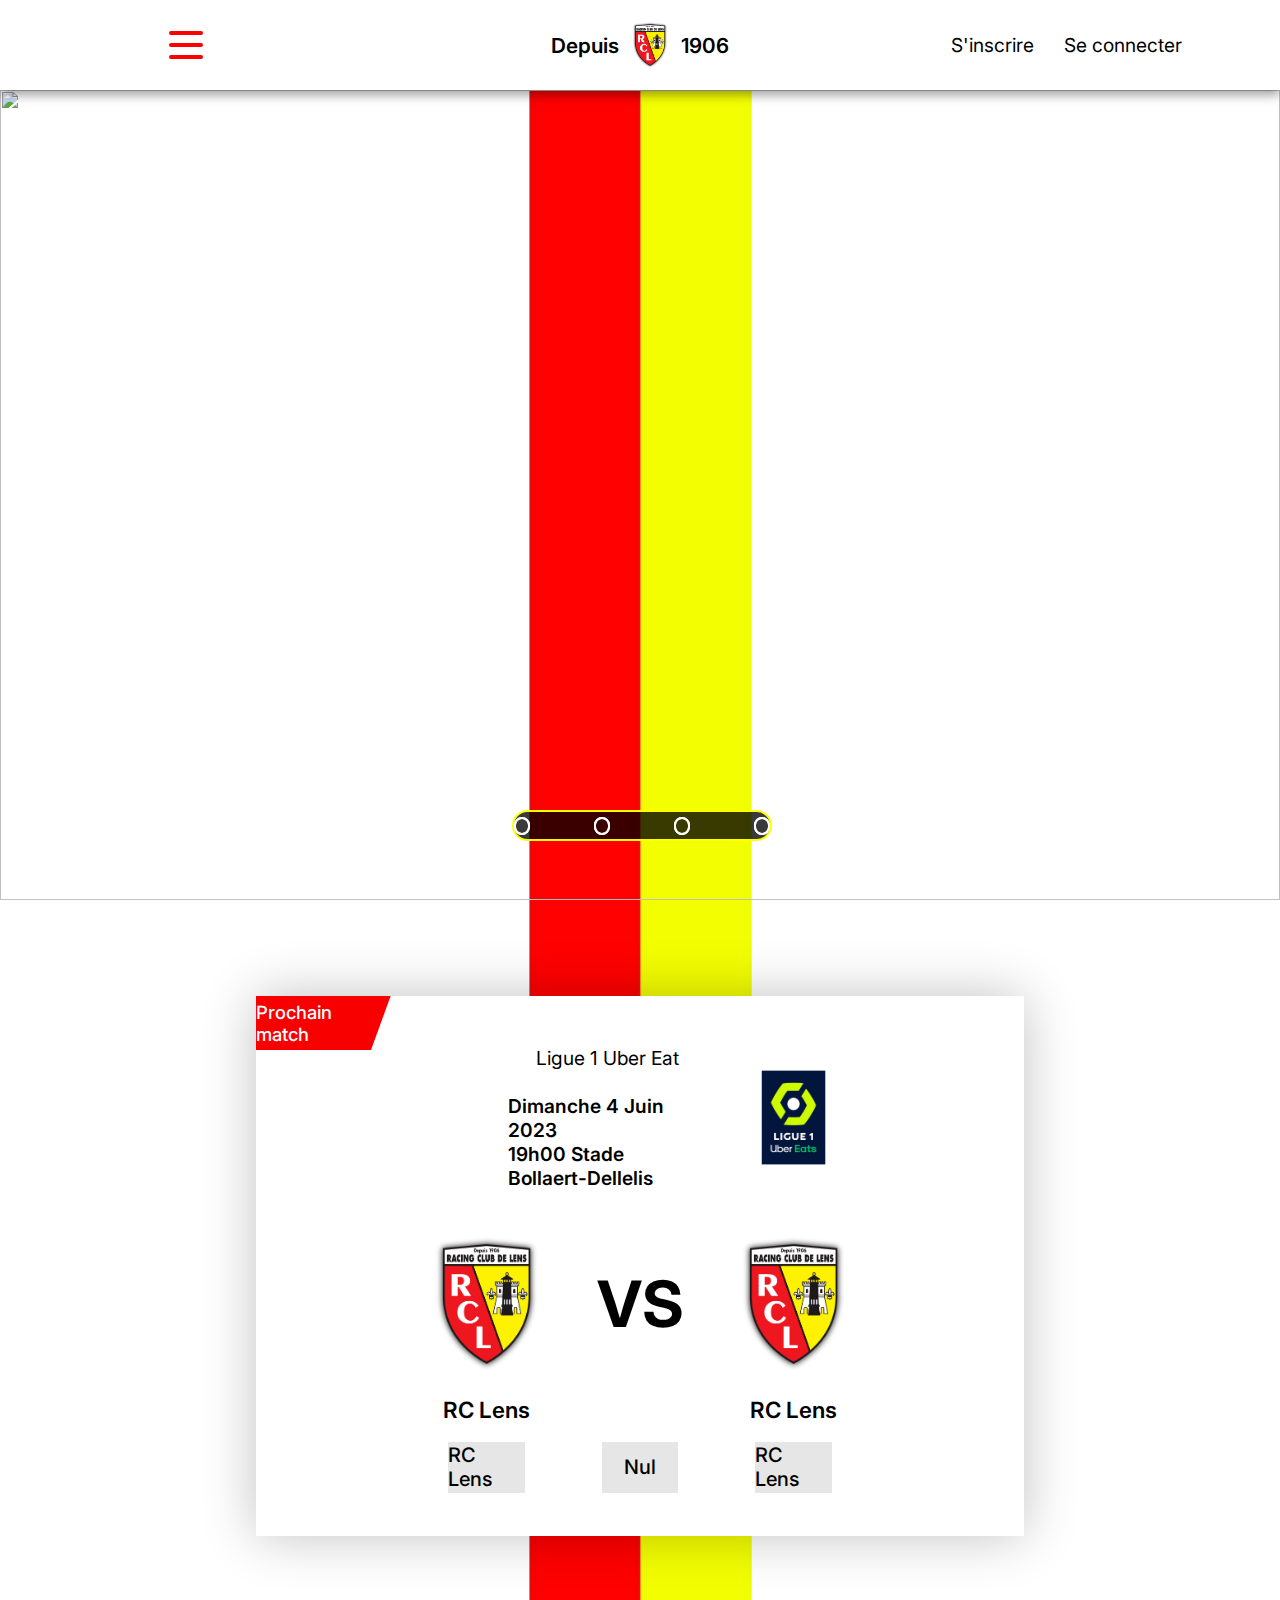
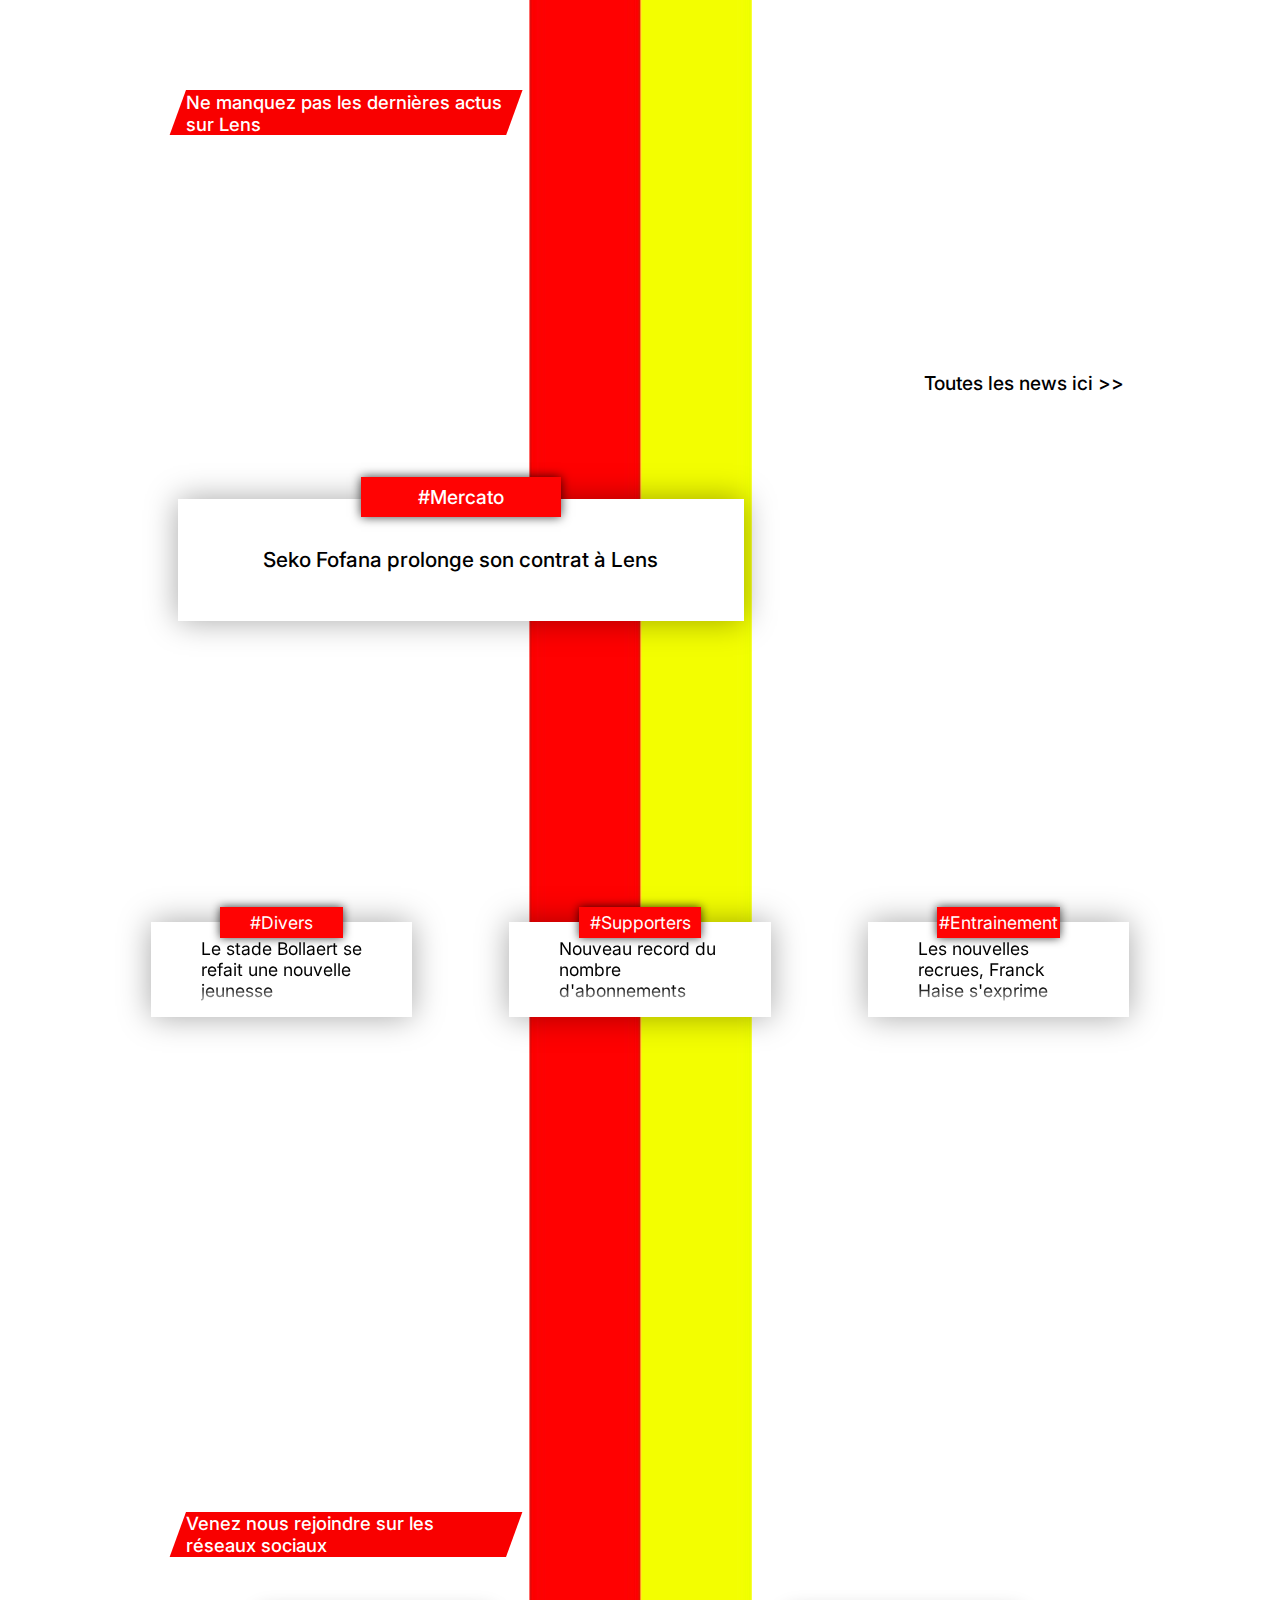
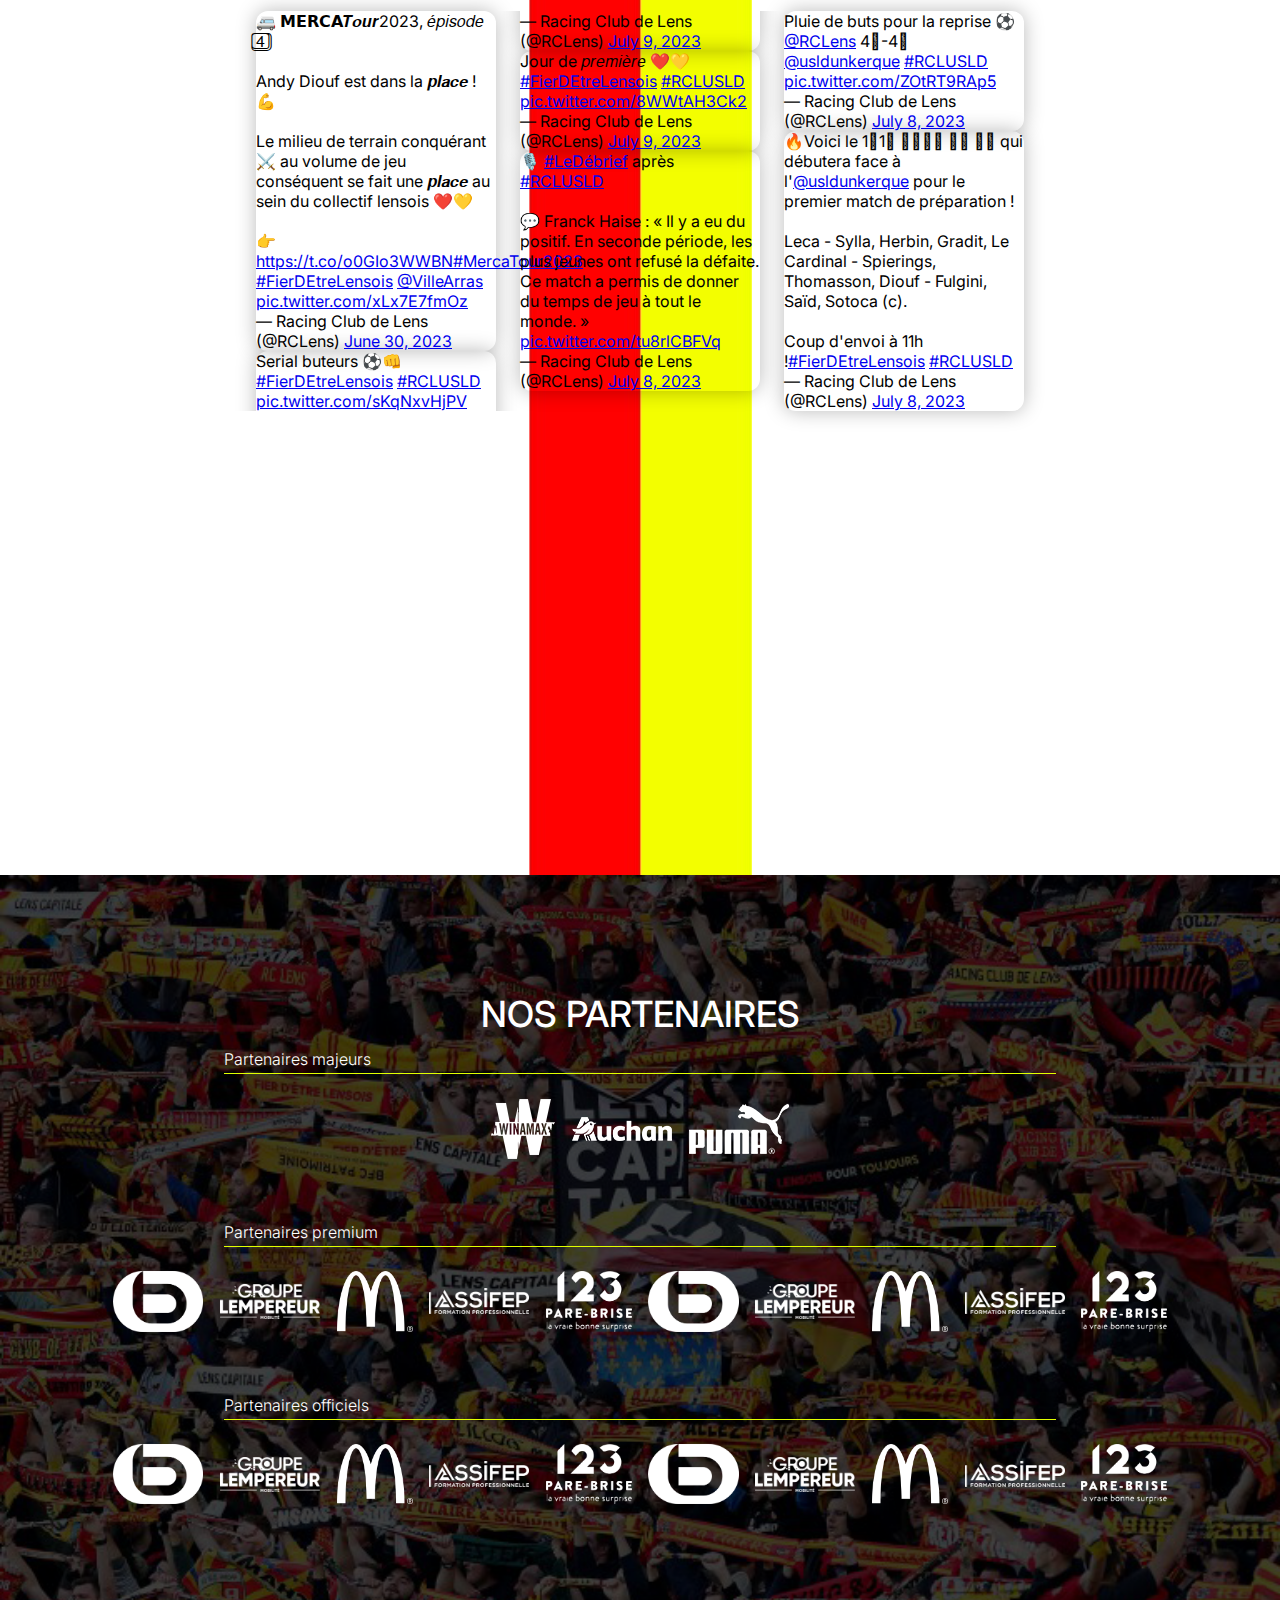
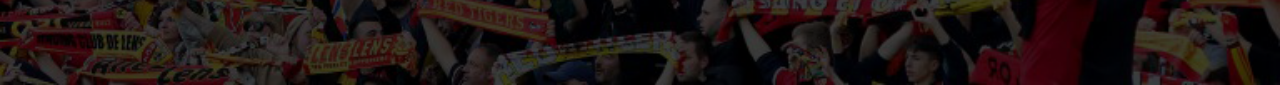
==== commit 919e3cbb: "sponsors" ====
--- a/index.html
+++ b/index.html
@@ -299,7 +299,7 @@
 
 
     <section id="sponsors">
-        <div class="sponsors">
+        
 
             <div class="partenaires">
                 <h3>NOS PARTENAIRES</h3>
@@ -340,7 +340,7 @@
                 </div>
             </div>
 
-        </div>
+        
 
 
     </section>
--- a/asset/style/style.css
+++ b/asset/style/style.css
@@ -1 +1 @@
-*{margin:0;padding:0;font-family:"Inter",sans-serif}body{height:auto;background-image:url("../img/bandes rcl.jpg");background-position:center;background-repeat:repeat-y}header,#menu,#logo{height:10vh;position:sticky;top:0;z-index:1000;background-color:#fff}header nav,#menu nav,#logo nav{display:grid;grid-template-columns:1fr 1fr 1fr;justify-items:center;align-items:center;box-shadow:0px 5px 10px 0px rgba(0,0,0,.375)}header nav #logo,#menu nav #logo,#logo nav #logo{width:50%;display:flex;justify-content:center;align-items:center;gap:10px}header nav #logo img,#menu nav #logo img,#logo nav #logo img{width:20%}header nav #logo p,#menu nav #logo p,#logo nav #logo p{width:auto;font-size:130%;font-weight:600}header nav #menu,#menu nav #menu,#logo nav #menu{width:100%;display:flex;justify-content:center;align-items:center}header nav #menu #hamburger[type=checkbox]:before,#menu nav #menu #hamburger[type=checkbox]:before,#logo nav #menu #hamburger[type=checkbox]:before{content:"";height:20px;width:100%;display:flex;flex-direction:column;justify-content:center;gap:8px;background-color:#fff;border:0px;outline:none !important;transition:.5s}header nav #menu label,#menu nav #menu label,#logo nav #menu label{display:block;background-color:rgba(0,0,0,0);width:8%;height:50px;display:flex;flex-direction:column;justify-content:center;gap:8px;position:relative;right:8%;cursor:pointer}header nav #menu label span,#menu nav #menu label span,#logo nav #menu label span{height:4px;width:100%;background-color:red;border-radius:10px}header nav #menu #hamburger:checked+label span:nth-child(1),#menu nav #menu #hamburger:checked+label span:nth-child(1),#logo nav #menu #hamburger:checked+label span:nth-child(1){transform:rotate(45deg) translate(8px, 9px);transition:.5s}header nav #menu #hamburger:checked+label span:nth-child(3),#menu nav #menu #hamburger:checked+label span:nth-child(3),#logo nav #menu #hamburger:checked+label span:nth-child(3){transform:rotate(-45deg) translate(7px, -9px);transition:.5s}header nav #menu #hamburger:checked+label span:nth-child(2),#menu nav #menu #hamburger:checked+label span:nth-child(2),#logo nav #menu #hamburger:checked+label span:nth-child(2){opacity:0;transition:.5s}header nav #menu #hamburger+label span:nth-child(1),#menu nav #menu #hamburger+label span:nth-child(1),#logo nav #menu #hamburger+label span:nth-child(1){transform:rotate(0deg);transition:.5s}header nav #menu #hamburger+label span:nth-child(3),#menu nav #menu #hamburger+label span:nth-child(3),#logo nav #menu #hamburger+label span:nth-child(3){transform:rotate(0deg);transition:.5s}header nav #menu #hamburger+label span:nth-child(2),#menu nav #menu #hamburger+label span:nth-child(2),#logo nav #menu #hamburger+label span:nth-child(2){opacity:100;transition:.5s}header nav #menu #menuDeroulant,#menu nav #menu #menuDeroulant,#logo nav #menu #menuDeroulant{width:50%;height:35vh;position:absolute;top:10vh;left:17%;z-index:900;box-shadow:0px 5px 10px 0px rgba(0,0,0,.375);background-color:#fff}header nav #menu #menuDeroulant ul,#menu nav #menu #menuDeroulant ul,#logo nav #menu #menuDeroulant ul{list-style:none;width:100%;height:35vh}header nav #menu #menuDeroulant ul li,#menu nav #menu #menuDeroulant ul li,#logo nav #menu #menuDeroulant ul li{width:100%;height:7vh;display:flex;align-items:center;justify-content:center;transition:.3s}header nav #menu #menuDeroulant ul li a,#menu nav #menu #menuDeroulant ul li a,#logo nav #menu #menuDeroulant ul li a{width:100%;height:100%;text-decoration:none;display:flex;align-items:center;justify-content:center;color:#000;transition:.3s}header nav #menu #menuDeroulant ul li a:hover,#menu nav #menu #menuDeroulant ul li a:hover,#logo nav #menu #menuDeroulant ul li a:hover{color:#eafb00;transition:.3s}header nav #menu #menuDeroulant ul li:hover,#menu nav #menu #menuDeroulant ul li:hover,#logo nav #menu #menuDeroulant ul li:hover{background-color:#000;transition:.3s}header nav #menu .drop,#menu nav #menu .drop,#logo nav #menu .drop{display:none}header nav #menu .show,#menu nav #menu .show,#logo nav #menu .show{display:block}header nav #connexion,#menu nav #connexion,#logo nav #connexion{width:100%;display:flex;justify-content:center;align-items:center;gap:30px;font-size:120%}header nav #connexion a,#menu nav #connexion a,#logo nav #connexion a{cursor:pointer;text-decoration:none;color:#000;transition:.5s}header nav #connexion a:hover,#menu nav #connexion a:hover,#logo nav #connexion a:hover{text-decoration:underline;color:red;transition:.5s}#carousel{height:90vh;width:100%;overflow:hidden;margin-bottom:4%}.container{width:100%;height:90vh;display:flex;position:relative}.container input{display:none}.slide{width:100%;height:90vh;transition:1s}.slide img{height:90vh;width:100vw;position:relative}.navigation_manuelle{position:absolute;width:20%;height:3vh;top:80vh;display:flex;justify-content:center;align-items:center;gap:25%;border:2px solid rgba(0,0,0,0);margin:0 40%}.bouton_manuel{border:2px solid #fff;border-radius:50px;height:14px;width:14px;cursor:pointer;transition:.3s}.bouton_manuel:hover{background:#fe0000;border:2px solid #eafb00;transition:.3s}#radio1:checked~.first{margin-left:0}#radio2:checked~.first{margin-left:-100%}#radio3:checked~.first{margin-left:-200%}#radio4:checked~.first{margin-left:-300%}.navigation_auto{position:absolute;width:20%;height:3vh;top:80vh;display:flex;justify-content:center;align-items:center;background-color:rgba(0,0,0,.772);gap:25%;border-radius:50px;border:2px solid #ff0;margin:0 40%}.navigation_auto div{border:2px solid #fff;border-radius:50px;height:14px;width:14px;cursor:pointer;transition:.3s}#radio1:checked~.navigation_auto .bouton1{background-color:#fff}#radio2:checked~.navigation_auto .bouton2{background-color:#fff}#radio3:checked~.navigation_auto .bouton3{background-color:#fff}#radio4:checked~.navigation_auto .bouton1{background-color:#fff}#prochain_match{width:100%;height:70vh;display:flex;align-items:center;justify-content:center;margin-bottom:5%}#rencontre{width:60vw;height:60vh;background-color:#fff;box-shadow:0px 0px 50px 0px rgba(0,0,0,.245)}.prochain_match{position:relative;width:15%;height:10%;display:flex;align-items:center;justify-content:center;background-color:#f90000;overflow:visible;z-index:1;font-size:115%;font-weight:500;color:#fff}.prochain_match:after{content:"";width:100%;height:100%;position:absolute;background:inherit;z-index:-1;top:0;transform-origin:left bottom;transform:skewX(-20deg)}.info_horaire{width:100%;height:25%;display:flex;justify-content:center;align-items:center}.info_horaire img{height:70%}.date{width:40%;height:100%;font-size:120%;display:flex;align-items:center;justify-content:center;flex-direction:column}.date span{display:flex;justify-content:center;width:65%;height:auto;font-weight:600}#equipe{width:100%;height:65%;display:flex;justify-content:center;align-items:center;flex-direction:column}#logo_equipe{width:100%;height:50%;display:flex;justify-content:center;align-items:center}.logo_equipe{width:20%;height:100%;display:flex;justify-content:center;align-items:center;font-size:400%;font-weight:700}.logo_equipe img{width:80%}#nom_equipe{width:100%;height:10%;display:flex;justify-content:center;gap:20%;margin-bottom:2%}.nom_equipe{width:20%;height:100%;display:flex;justify-content:center;align-items:center;font-size:140%;font-weight:600}#pari_equipe{width:100%;height:18%;display:flex;justify-content:center;gap:10%}.pari_equipe{width:10%;height:80%;display:flex;justify-content:center;align-items:center;font-size:125%;font-weight:500;text-decoration:none;color:#000;background-color:rgba(224,224,224,.802)}#articles{width:100%;height:110vh;gap:5vh;display:flex;align-items:center;justify-content:center;flex-direction:column;margin-bottom:4%}.actu{width:25%;height:5vh;position:relative;right:23%;display:flex;align-items:center;justify-content:center;background-color:#f90000;overflow:visible;z-index:1;font-size:115%;font-weight:500;color:#fff}.actu:after{content:"";width:100%;height:101%;position:absolute;background:inherit;z-index:-1;top:0;transform-origin:left bottom;transform:skewX(-20deg)}.actu:before{content:"";width:100%;height:101%;position:absolute;background:inherit;z-index:-1;top:0;transform-origin:right top;transform:skewX(-20deg)}.ligne_un{width:80%;height:45vh;display:flex;align-items:center;justify-content:center;gap:10%;margin-bottom:5vh}.article_ligne_un{width:65%;height:45vh;display:flex;align-items:center;justify-content:center;flex-direction:column;gap:10px;transform:scale(1);transition:.5s;background-image:url("../img/prolong_fofana.jpg");background-size:cover}.article_ligne_un a{position:absolute;width:100%;height:100%}.article_ligne_un:hover{transform:scale(1.05);transition:.5s}.titre_article_un{width:85%;height:30%;display:flex;align-items:center;justify-content:center;background-color:#fff;position:relative;z-index:1;top:50%;box-shadow:0px 0px 30px 0px rgba(0,0,0,.35)}.titre_article_un a{width:100%;height:100%;display:flex;align-items:center;justify-content:center;margin:0px 50px 0px 50px;text-decoration:none;color:#000;font-size:130%;font-weight:500}.categorie_article_un{width:30%;height:10%;display:flex;align-items:center;justify-content:center;background-color:#ff0303;position:relative;z-index:2;top:12%;box-shadow:0px 0px 10px 0px rgba(0,0,0,.75)}.categorie_article_un a{width:100%;height:100%;display:flex;align-items:center;justify-content:center;margin:0px 50px 0px 50px;text-decoration:none;color:#fff;font-size:120%;font-weight:500}.news{width:25%;height:45vh;display:flex;align-items:center;justify-content:center}.news a{text-decoration:none;color:#000;font-size:120%;font-weight:500;transform:scale(1);transition:.5s}.news a:hover{text-decoration:none;color:#f90000;font-size:120%;font-weight:500;transform:scale(1.1);transition:.5s}.news a::after{content:" >>"}.ligne_deux{width:80%;height:35vh;display:flex;align-items:center;justify-content:center;gap:5%}.article_ligne_deux{width:30%;height:35vh;display:flex;align-items:center;justify-content:center;flex-direction:column;gap:10px;transform:scale(1);transition:.5s;background-image:url("../img/stade_bollaert.jpg");background-size:cover}.article_ligne_deux>a,.article_ligne_trois>a,.article_ligne_quatre>a{position:absolute;width:100%;height:100%}.article_ligne_deux:hover{transform:scale(1.05);transition:.5s}.article_ligne_trois{width:30%;height:35vh;display:flex;align-items:center;justify-content:center;flex-direction:column;gap:10px;transform:scale(1);transition:.5s;background-image:url("../img/supp_lens.jpg");background-size:cover}.article_ligne_trois:hover{transform:scale(1.05);transition:.5s}.article_ligne_quatre{width:30%;height:35vh;display:flex;align-items:center;justify-content:center;flex-direction:column;gap:10px;transform:scale(1);transition:.5s;background-image:url("../img/conf_presse.jpg");background-size:cover}.article_ligne_quatre:hover{transform:scale(1.05);transition:.5s}.titre_article_deux{width:85%;height:30%;display:flex;align-items:center;justify-content:center;background-color:#fff;position:relative;z-index:1;top:50%;box-shadow:0px 0px 30px 0px rgba(0,0,0,.35)}.titre_article_deux a{width:100%;height:100%;display:flex;align-items:center;justify-content:center;margin:0px 50px 0px 50px;mask-image:linear-gradient(0deg, transparent 40px, rgb(0, 0, 0) 150px);-webkit-mask-image:linear-gradient(0deg, transparent 10px, rgb(0, 0, 0) 30px);text-decoration:none;color:#000;font-size:110%;font-weight:400}.categorie_article_deux{width:40%;height:10%;display:flex;align-items:center;justify-content:center;background-color:#ff0303;position:relative;z-index:2;top:12%;box-shadow:0px 0px 10px 0px rgba(0,0,0,.75)}.categorie_article_deux a{width:100%;height:100%;display:flex;align-items:center;justify-content:center;margin:0px 50px 0px 50px;text-decoration:none;color:#fff;font-size:110%;font-weight:400}#twitter{height:150vh;display:flex;justify-content:center;align-items:center;flex-direction:column;margin-bottom:3%}.reseaux{width:25%;height:5vh;margin-bottom:6vh;position:relative;right:23%;display:flex;align-items:center;justify-content:center;background-color:#f90000;overflow:visible;z-index:1;font-size:115%;font-weight:500;color:#fff}.reseaux:after{content:"";width:100%;height:100%;position:absolute;background:inherit;z-index:-1;top:0;transform-origin:left bottom;transform:skewX(-20deg)}.reseaux:before{content:"";width:100%;height:100%;position:absolute;background:inherit;z-index:-1;top:0;transform-origin:right top;transform:skewX(-20deg)}.grid-container{-moz-columns:3 200px;columns:3 200px;-moz-column-gap:1.5rem;column-gap:1.5rem;width:60%}.twitter-tweet{border-radius:12px;box-shadow:0px 0px 20px 0px rgba(0,0,0,.275);margin-top:0 !important}#sponsors{height:90vh;width:100%;background-image:url("../img/supp_lens.jpg");background-repeat:no-repeat;background-size:cover}#sponsors .sponsors{height:90vh;width:100%;display:flex;align-items:center;justify-content:center;background-color:rgba(0,0,0,.834)}#sponsors .sponsors .partenaires{height:90%;width:100%;display:flex;align-items:center;justify-content:center;flex-direction:column}#sponsors .sponsors .partenaires h3{color:#fff;display:flex;justify-content:center;width:30%;font-size:225%;font-weight:500;margin-bottom:1%}#sponsors .sponsors .partenaires p{width:65%;color:#fff;font-size:100%;font-weight:300;display:flex;justify-content:flex-start;margin-bottom:4px}#sponsors .sponsors .partenaires .majeurs{height:15%;width:65%;-moz-columns:3 300px;columns:3 300px;-moz-column-gap:2%;column-gap:2%;display:flex;justify-content:center;align-items:center;border-top:#e1ff00 1px solid;margin-bottom:3%}#sponsors .sponsors .partenaires .majeurs img{max-height:55%;max-width:100px}#sponsors .sponsors .partenaires .premium{height:15%;width:65%;-moz-columns:3 300px;columns:3 300px;-moz-column-gap:2%;column-gap:2%;display:flex;justify-content:center;align-items:center;border-top:#e1ff00 1px solid;margin-bottom:3%}#sponsors .sponsors .partenaires .premium img{max-height:55%;max-width:100px}#sponsors .sponsors .partenaires .officiels{height:15%;width:65%;-moz-columns:3 300px;columns:3 300px;-moz-column-gap:2%;column-gap:2%;display:flex;justify-content:center;align-items:center;border-top:#e1ff00 1px solid;margin-bottom:3%}#sponsors .sponsors .partenaires .officiels img{max-height:55%;max-width:100px}+*{margin:0;padding:0;font-family:"Inter",sans-serif}body{height:auto;background-image:url("../img/bandes rcl.jpg");background-position:center;background-repeat:repeat-y}header,#menu,#logo{height:10vh;position:sticky;top:0;z-index:1000;background-color:#fff}header nav,#menu nav,#logo nav{display:grid;grid-template-columns:1fr 1fr 1fr;justify-items:center;align-items:center;box-shadow:0px 5px 10px 0px rgba(0,0,0,.375)}header nav #logo,#menu nav #logo,#logo nav #logo{width:50%;display:flex;justify-content:center;align-items:center;gap:10px}header nav #logo img,#menu nav #logo img,#logo nav #logo img{width:20%}header nav #logo p,#menu nav #logo p,#logo nav #logo p{width:auto;font-size:130%;font-weight:600}header nav #menu,#menu nav #menu,#logo nav #menu{width:100%;display:flex;justify-content:center;align-items:center}header nav #menu #hamburger[type=checkbox]:before,#menu nav #menu #hamburger[type=checkbox]:before,#logo nav #menu #hamburger[type=checkbox]:before{content:"";height:20px;width:100%;display:flex;flex-direction:column;justify-content:center;gap:8px;background-color:#fff;border:0px;outline:none !important;transition:.5s}header nav #menu label,#menu nav #menu label,#logo nav #menu label{display:block;background-color:rgba(0,0,0,0);width:8%;height:50px;display:flex;flex-direction:column;justify-content:center;gap:8px;position:relative;right:8%;cursor:pointer}header nav #menu label span,#menu nav #menu label span,#logo nav #menu label span{height:4px;width:100%;background-color:red;border-radius:10px}header nav #menu #hamburger:checked+label span:nth-child(1),#menu nav #menu #hamburger:checked+label span:nth-child(1),#logo nav #menu #hamburger:checked+label span:nth-child(1){transform:rotate(45deg) translate(8px, 9px);transition:.5s}header nav #menu #hamburger:checked+label span:nth-child(3),#menu nav #menu #hamburger:checked+label span:nth-child(3),#logo nav #menu #hamburger:checked+label span:nth-child(3){transform:rotate(-45deg) translate(7px, -9px);transition:.5s}header nav #menu #hamburger:checked+label span:nth-child(2),#menu nav #menu #hamburger:checked+label span:nth-child(2),#logo nav #menu #hamburger:checked+label span:nth-child(2){opacity:0;transition:.5s}header nav #menu #hamburger+label span:nth-child(1),#menu nav #menu #hamburger+label span:nth-child(1),#logo nav #menu #hamburger+label span:nth-child(1){transform:rotate(0deg);transition:.5s}header nav #menu #hamburger+label span:nth-child(3),#menu nav #menu #hamburger+label span:nth-child(3),#logo nav #menu #hamburger+label span:nth-child(3){transform:rotate(0deg);transition:.5s}header nav #menu #hamburger+label span:nth-child(2),#menu nav #menu #hamburger+label span:nth-child(2),#logo nav #menu #hamburger+label span:nth-child(2){opacity:100;transition:.5s}header nav #menu #menuDeroulant,#menu nav #menu #menuDeroulant,#logo nav #menu #menuDeroulant{width:50%;height:35vh;position:absolute;top:10vh;left:17%;z-index:900;box-shadow:0px 5px 10px 0px rgba(0,0,0,.375);background-color:#fff}header nav #menu #menuDeroulant ul,#menu nav #menu #menuDeroulant ul,#logo nav #menu #menuDeroulant ul{list-style:none;width:100%;height:35vh}header nav #menu #menuDeroulant ul li,#menu nav #menu #menuDeroulant ul li,#logo nav #menu #menuDeroulant ul li{width:100%;height:7vh;display:flex;align-items:center;justify-content:center;transition:.3s}header nav #menu #menuDeroulant ul li a,#menu nav #menu #menuDeroulant ul li a,#logo nav #menu #menuDeroulant ul li a{width:100%;height:100%;text-decoration:none;display:flex;align-items:center;justify-content:center;color:#000;transition:.3s}header nav #menu #menuDeroulant ul li a:hover,#menu nav #menu #menuDeroulant ul li a:hover,#logo nav #menu #menuDeroulant ul li a:hover{color:#eafb00;transition:.3s}header nav #menu #menuDeroulant ul li:hover,#menu nav #menu #menuDeroulant ul li:hover,#logo nav #menu #menuDeroulant ul li:hover{background-color:#000;transition:.3s}header nav #menu .drop,#menu nav #menu .drop,#logo nav #menu .drop{display:none}header nav #menu .show,#menu nav #menu .show,#logo nav #menu .show{display:block}header nav #connexion,#menu nav #connexion,#logo nav #connexion{width:100%;display:flex;justify-content:center;align-items:center;gap:30px;font-size:120%}header nav #connexion a,#menu nav #connexion a,#logo nav #connexion a{cursor:pointer;text-decoration:none;color:#000;transition:.5s}header nav #connexion a:hover,#menu nav #connexion a:hover,#logo nav #connexion a:hover{text-decoration:underline;color:red;transition:.5s}#carousel{height:90vh;width:100%;overflow:hidden;margin-bottom:4%}.container{width:100%;height:90vh;display:flex;position:relative}.container input{display:none}.slide{width:100%;height:90vh;transition:1s}.slide img{height:90vh;width:100vw;position:relative}.navigation_manuelle{position:absolute;width:20%;height:3vh;top:80vh;display:flex;justify-content:center;align-items:center;gap:25%;border:2px solid rgba(0,0,0,0);margin:0 40%}.bouton_manuel{border:2px solid #fff;border-radius:50px;height:14px;width:14px;cursor:pointer;transition:.3s}.bouton_manuel:hover{background:#fe0000;border:2px solid #eafb00;transition:.3s}#radio1:checked~.first{margin-left:0}#radio2:checked~.first{margin-left:-100%}#radio3:checked~.first{margin-left:-200%}#radio4:checked~.first{margin-left:-300%}.navigation_auto{position:absolute;width:20%;height:3vh;top:80vh;display:flex;justify-content:center;align-items:center;background-color:rgba(0,0,0,.772);gap:25%;border-radius:50px;border:2px solid #ff0;margin:0 40%}.navigation_auto div{border:2px solid #fff;border-radius:50px;height:14px;width:14px;cursor:pointer;transition:.3s}#radio1:checked~.navigation_auto .bouton1{background-color:#fff}#radio2:checked~.navigation_auto .bouton2{background-color:#fff}#radio3:checked~.navigation_auto .bouton3{background-color:#fff}#radio4:checked~.navigation_auto .bouton1{background-color:#fff}#prochain_match{width:100%;height:70vh;display:flex;align-items:center;justify-content:center;margin-bottom:5%}#rencontre{width:60vw;height:60vh;background-color:#fff;box-shadow:0px 0px 50px 0px rgba(0,0,0,.245)}.prochain_match{position:relative;width:15%;height:10%;display:flex;align-items:center;justify-content:center;background-color:#f90000;overflow:visible;z-index:1;font-size:115%;font-weight:500;color:#fff}.prochain_match:after{content:"";width:100%;height:100%;position:absolute;background:inherit;z-index:-1;top:0;transform-origin:left bottom;transform:skewX(-20deg)}.info_horaire{width:100%;height:25%;display:flex;justify-content:center;align-items:center}.info_horaire img{height:70%}.date{width:40%;height:100%;font-size:120%;display:flex;align-items:center;justify-content:center;flex-direction:column}.date span{display:flex;justify-content:center;width:65%;height:auto;font-weight:600}#equipe{width:100%;height:65%;display:flex;justify-content:center;align-items:center;flex-direction:column}#logo_equipe{width:100%;height:50%;display:flex;justify-content:center;align-items:center}.logo_equipe{width:20%;height:100%;display:flex;justify-content:center;align-items:center;font-size:400%;font-weight:700}.logo_equipe img{width:80%}#nom_equipe{width:100%;height:10%;display:flex;justify-content:center;gap:20%;margin-bottom:2%}.nom_equipe{width:20%;height:100%;display:flex;justify-content:center;align-items:center;font-size:140%;font-weight:600}#pari_equipe{width:100%;height:18%;display:flex;justify-content:center;gap:10%}.pari_equipe{width:10%;height:80%;display:flex;justify-content:center;align-items:center;font-size:125%;font-weight:500;text-decoration:none;color:#000;background-color:rgba(224,224,224,.802)}#articles{width:100%;height:110vh;gap:5vh;display:flex;align-items:center;justify-content:center;flex-direction:column;margin-bottom:4%}.actu{width:25%;height:5vh;position:relative;right:23%;display:flex;align-items:center;justify-content:center;background-color:#f90000;overflow:visible;z-index:1;font-size:115%;font-weight:500;color:#fff}.actu:after{content:"";width:100%;height:101%;position:absolute;background:inherit;z-index:-1;top:0;transform-origin:left bottom;transform:skewX(-20deg)}.actu:before{content:"";width:100%;height:101%;position:absolute;background:inherit;z-index:-1;top:0;transform-origin:right top;transform:skewX(-20deg)}.ligne_un{width:80%;height:45vh;display:flex;align-items:center;justify-content:center;gap:10%;margin-bottom:5vh}.article_ligne_un{width:65%;height:45vh;display:flex;align-items:center;justify-content:center;flex-direction:column;gap:10px;transform:scale(1);transition:.5s;background-image:url("../img/prolong_fofana.jpg");background-size:cover}.article_ligne_un a{position:absolute;width:100%;height:100%}.article_ligne_un:hover{transform:scale(1.05);transition:.5s}.titre_article_un{width:85%;height:30%;display:flex;align-items:center;justify-content:center;background-color:#fff;position:relative;z-index:1;top:50%;box-shadow:0px 0px 30px 0px rgba(0,0,0,.35)}.titre_article_un a{width:100%;height:100%;display:flex;align-items:center;justify-content:center;margin:0px 50px 0px 50px;text-decoration:none;color:#000;font-size:130%;font-weight:500}.categorie_article_un{width:30%;height:10%;display:flex;align-items:center;justify-content:center;background-color:#ff0303;position:relative;z-index:2;top:12%;box-shadow:0px 0px 10px 0px rgba(0,0,0,.75)}.categorie_article_un a{width:100%;height:100%;display:flex;align-items:center;justify-content:center;margin:0px 50px 0px 50px;text-decoration:none;color:#fff;font-size:120%;font-weight:500}.news{width:25%;height:45vh;display:flex;align-items:center;justify-content:center}.news a{text-decoration:none;color:#000;font-size:120%;font-weight:500;transform:scale(1);transition:.5s}.news a:hover{text-decoration:none;color:#f90000;font-size:120%;font-weight:500;transform:scale(1.1);transition:.5s}.news a::after{content:" >>"}.ligne_deux{width:80%;height:35vh;display:flex;align-items:center;justify-content:center;gap:5%}.article_ligne_deux{width:30%;height:35vh;display:flex;align-items:center;justify-content:center;flex-direction:column;gap:10px;transform:scale(1);transition:.5s;background-image:url("../img/stade_bollaert.jpg");background-size:cover}.article_ligne_deux>a,.article_ligne_trois>a,.article_ligne_quatre>a{position:absolute;width:100%;height:100%}.article_ligne_deux:hover{transform:scale(1.05);transition:.5s}.article_ligne_trois{width:30%;height:35vh;display:flex;align-items:center;justify-content:center;flex-direction:column;gap:10px;transform:scale(1);transition:.5s;background-image:url("../img/supp_lens.jpg");background-size:cover}.article_ligne_trois:hover{transform:scale(1.05);transition:.5s}.article_ligne_quatre{width:30%;height:35vh;display:flex;align-items:center;justify-content:center;flex-direction:column;gap:10px;transform:scale(1);transition:.5s;background-image:url("../img/conf_presse.jpg");background-size:cover}.article_ligne_quatre:hover{transform:scale(1.05);transition:.5s}.titre_article_deux{width:85%;height:30%;display:flex;align-items:center;justify-content:center;background-color:#fff;position:relative;z-index:1;top:50%;box-shadow:0px 0px 30px 0px rgba(0,0,0,.35)}.titre_article_deux a{width:100%;height:100%;display:flex;align-items:center;justify-content:center;margin:0px 50px 0px 50px;mask-image:linear-gradient(0deg, transparent 40px, rgb(0, 0, 0) 150px);-webkit-mask-image:linear-gradient(0deg, transparent 10px, rgb(0, 0, 0) 30px);text-decoration:none;color:#000;font-size:110%;font-weight:400}.categorie_article_deux{width:40%;height:10%;display:flex;align-items:center;justify-content:center;background-color:#ff0303;position:relative;z-index:2;top:12%;box-shadow:0px 0px 10px 0px rgba(0,0,0,.75)}.categorie_article_deux a{width:100%;height:100%;display:flex;align-items:center;justify-content:center;margin:0px 50px 0px 50px;text-decoration:none;color:#fff;font-size:110%;font-weight:400}#twitter{height:150vh;display:flex;justify-content:center;align-items:center;flex-direction:column;margin-bottom:3%}.reseaux{width:25%;height:5vh;margin-bottom:6vh;position:relative;right:23%;display:flex;align-items:center;justify-content:center;background-color:#f90000;overflow:visible;z-index:1;font-size:115%;font-weight:500;color:#fff}.reseaux:after{content:"";width:100%;height:100%;position:absolute;background:inherit;z-index:-1;top:0;transform-origin:left bottom;transform:skewX(-20deg)}.reseaux:before{content:"";width:100%;height:100%;position:absolute;background:inherit;z-index:-1;top:0;transform-origin:right top;transform:skewX(-20deg)}.grid-container{-moz-columns:3 200px;columns:3 200px;-moz-column-gap:1.5rem;column-gap:1.5rem;width:60%}.twitter-tweet{border-radius:12px;box-shadow:0px 0px 20px 0px rgba(0,0,0,.275);margin-top:0 !important}#sponsors{height:90vh;width:100%;background-image:url("../img/supp_lens_noir.png");background-repeat:no-repeat;background-size:cover;display:flex;align-items:center;justify-content:center}#sponsors .partenaires{height:90%;width:100%;display:flex;align-items:center;justify-content:center;flex-direction:column}#sponsors .partenaires h3{color:#fff;display:flex;justify-content:center;width:30%;font-size:225%;font-weight:500;margin-bottom:1%}#sponsors .partenaires p{width:65%;color:#fff;font-size:100%;font-weight:300;display:flex;justify-content:flex-start;margin-bottom:4px}#sponsors .partenaires .majeurs{height:15%;width:65%;-moz-columns:3 300px;columns:3 300px;-moz-column-gap:2%;column-gap:2%;display:flex;justify-content:center;align-items:center;border-top:#e1ff00 1px solid;margin-bottom:3%}#sponsors .partenaires .majeurs img{max-height:55%;max-width:100px}#sponsors .partenaires .premium{height:15%;width:65%;-moz-columns:3 300px;columns:3 300px;-moz-column-gap:2%;column-gap:2%;display:flex;justify-content:center;align-items:center;border-top:#e1ff00 1px solid;margin-bottom:3%}#sponsors .partenaires .premium img{max-height:55%;max-width:100px}#sponsors .partenaires .officiels{height:15%;width:65%;-moz-columns:3 300px;columns:3 300px;-moz-column-gap:2%;column-gap:2%;display:flex;justify-content:center;align-items:center;border-top:#e1ff00 1px solid;margin-bottom:3%}#sponsors .partenaires .officiels img{max-height:55%;max-width:100px}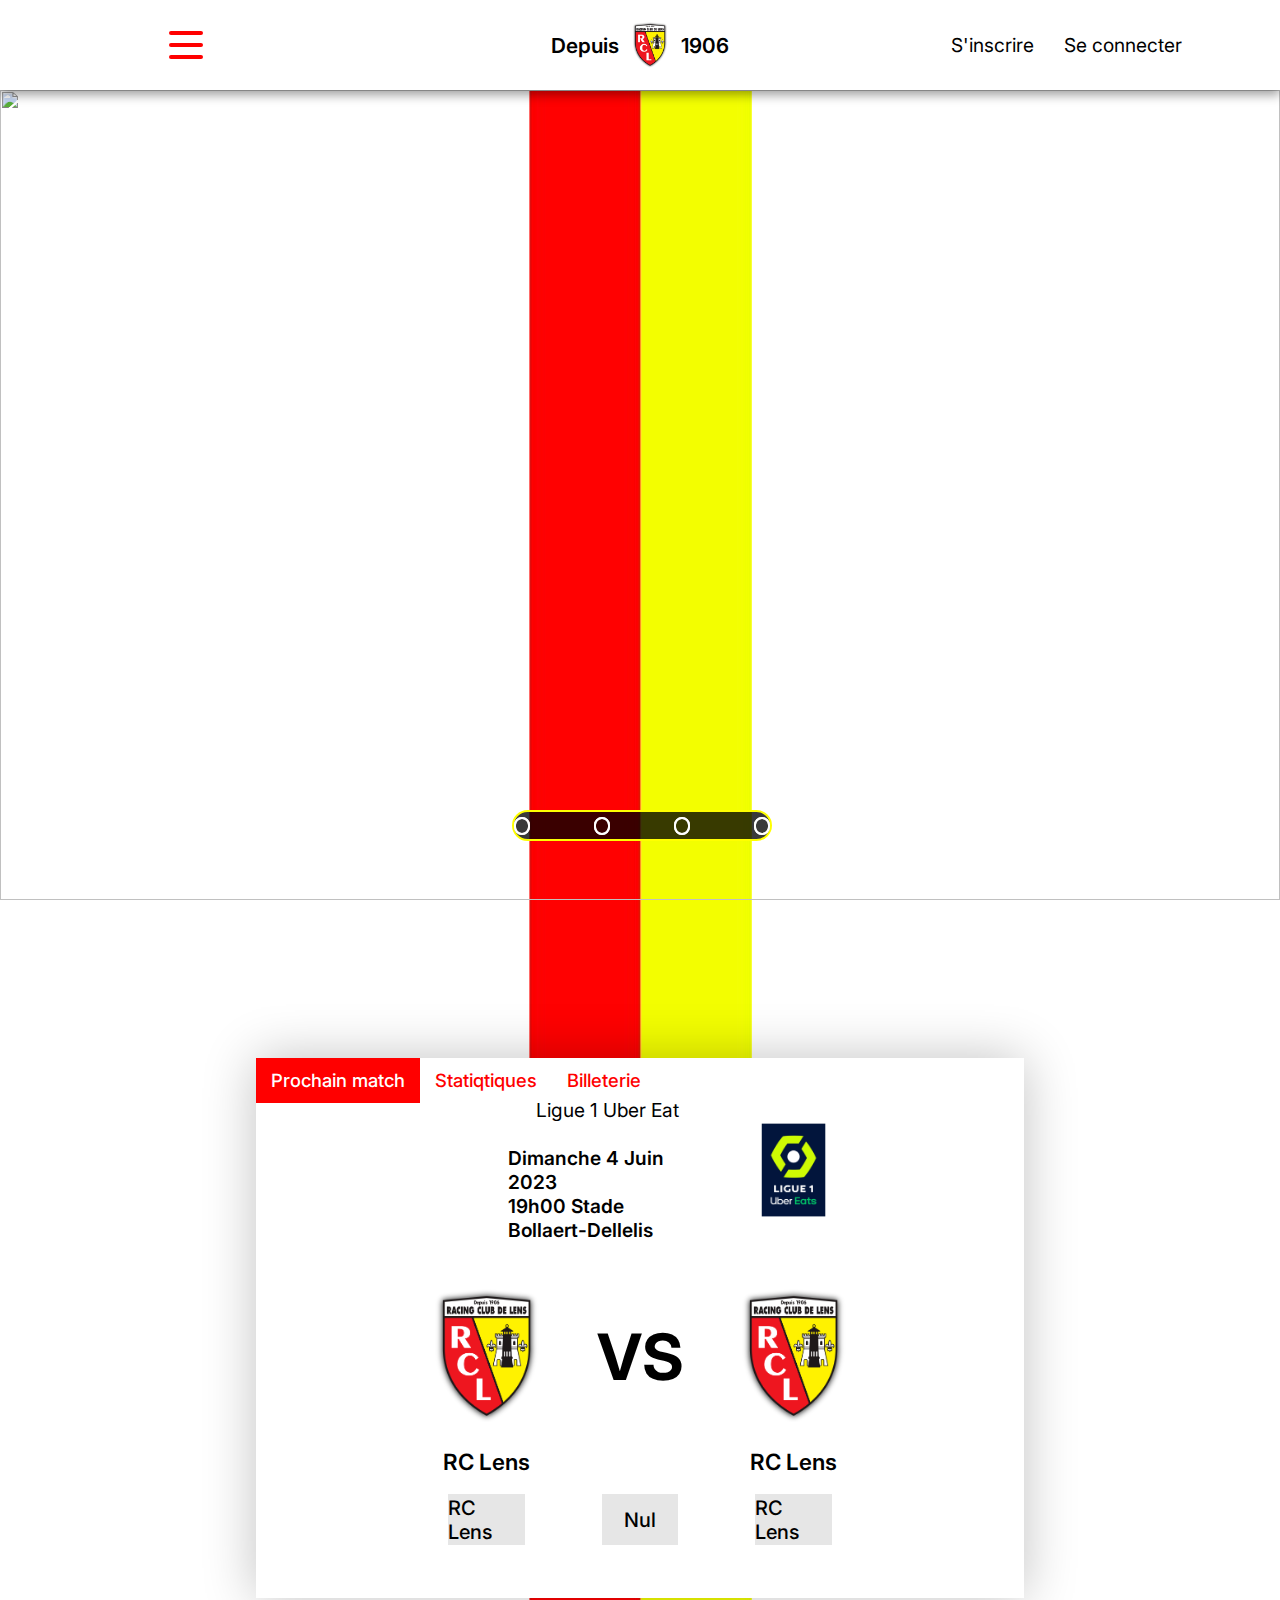
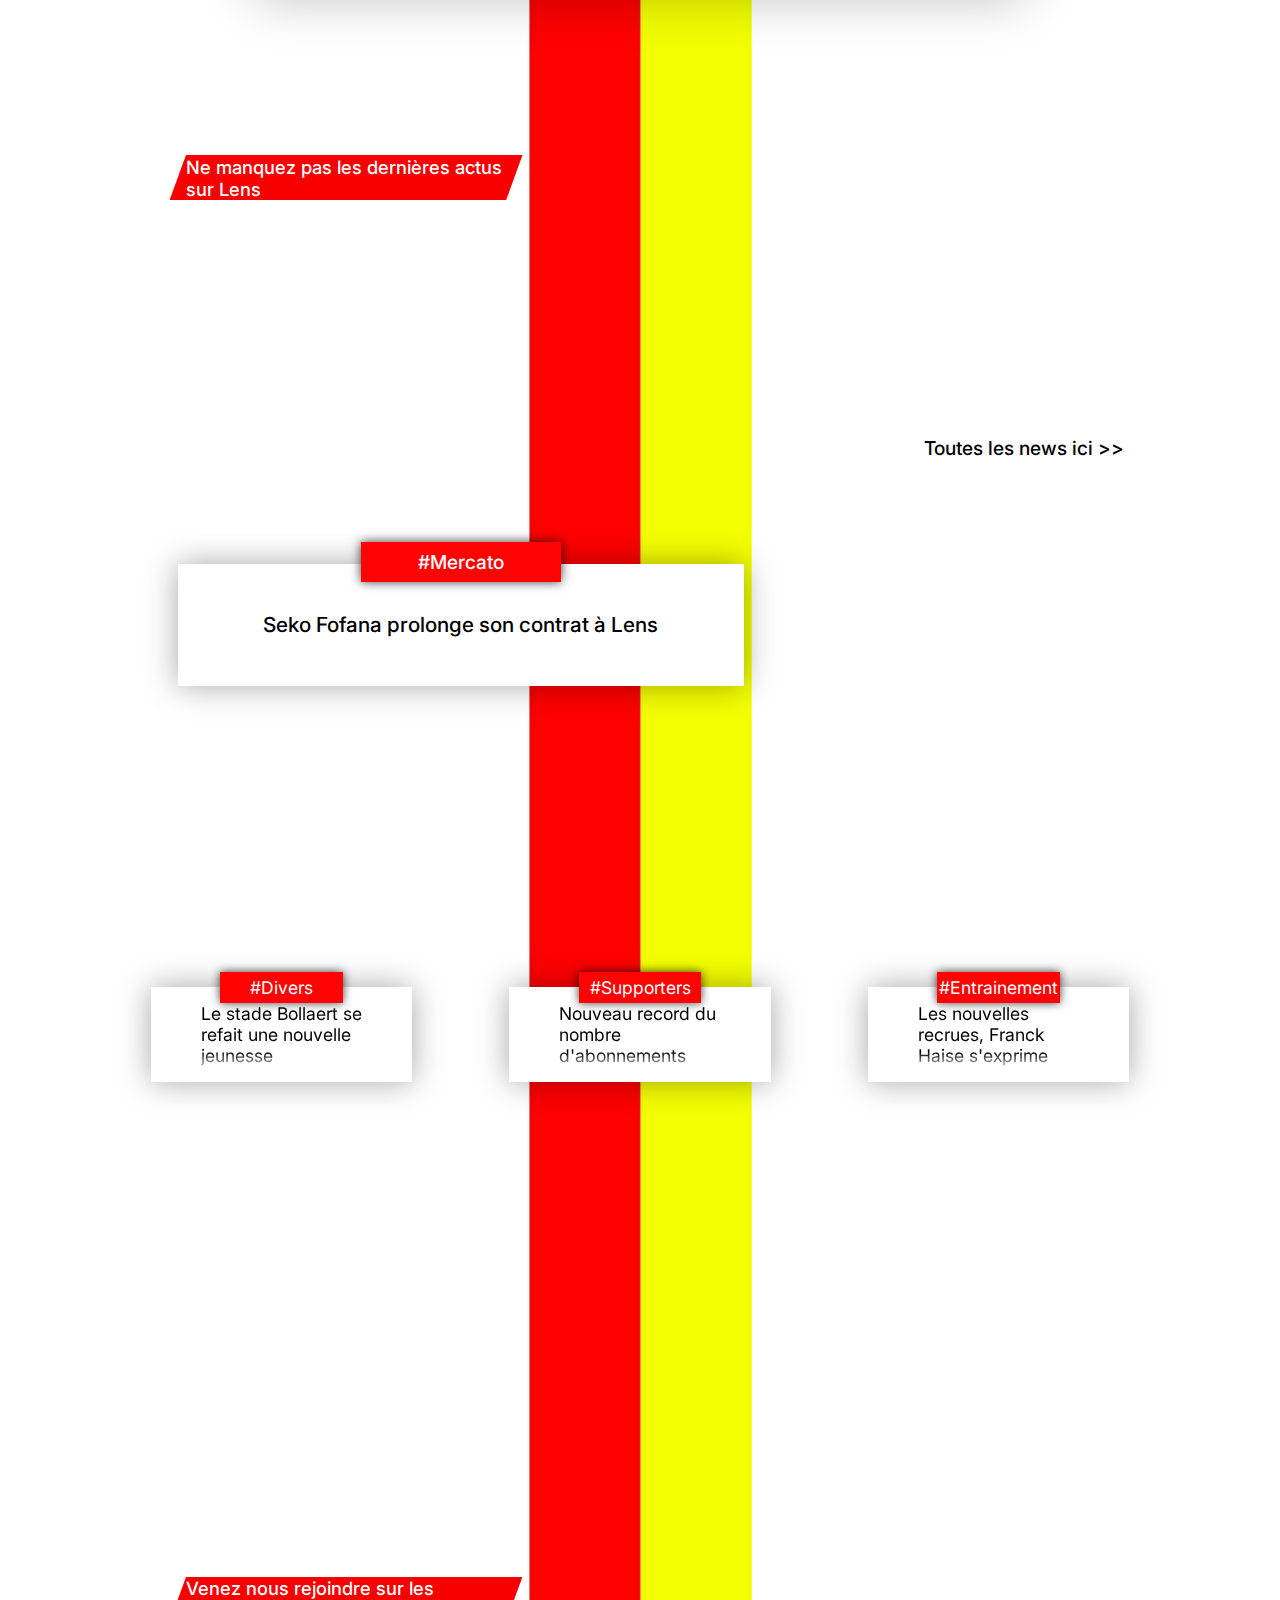
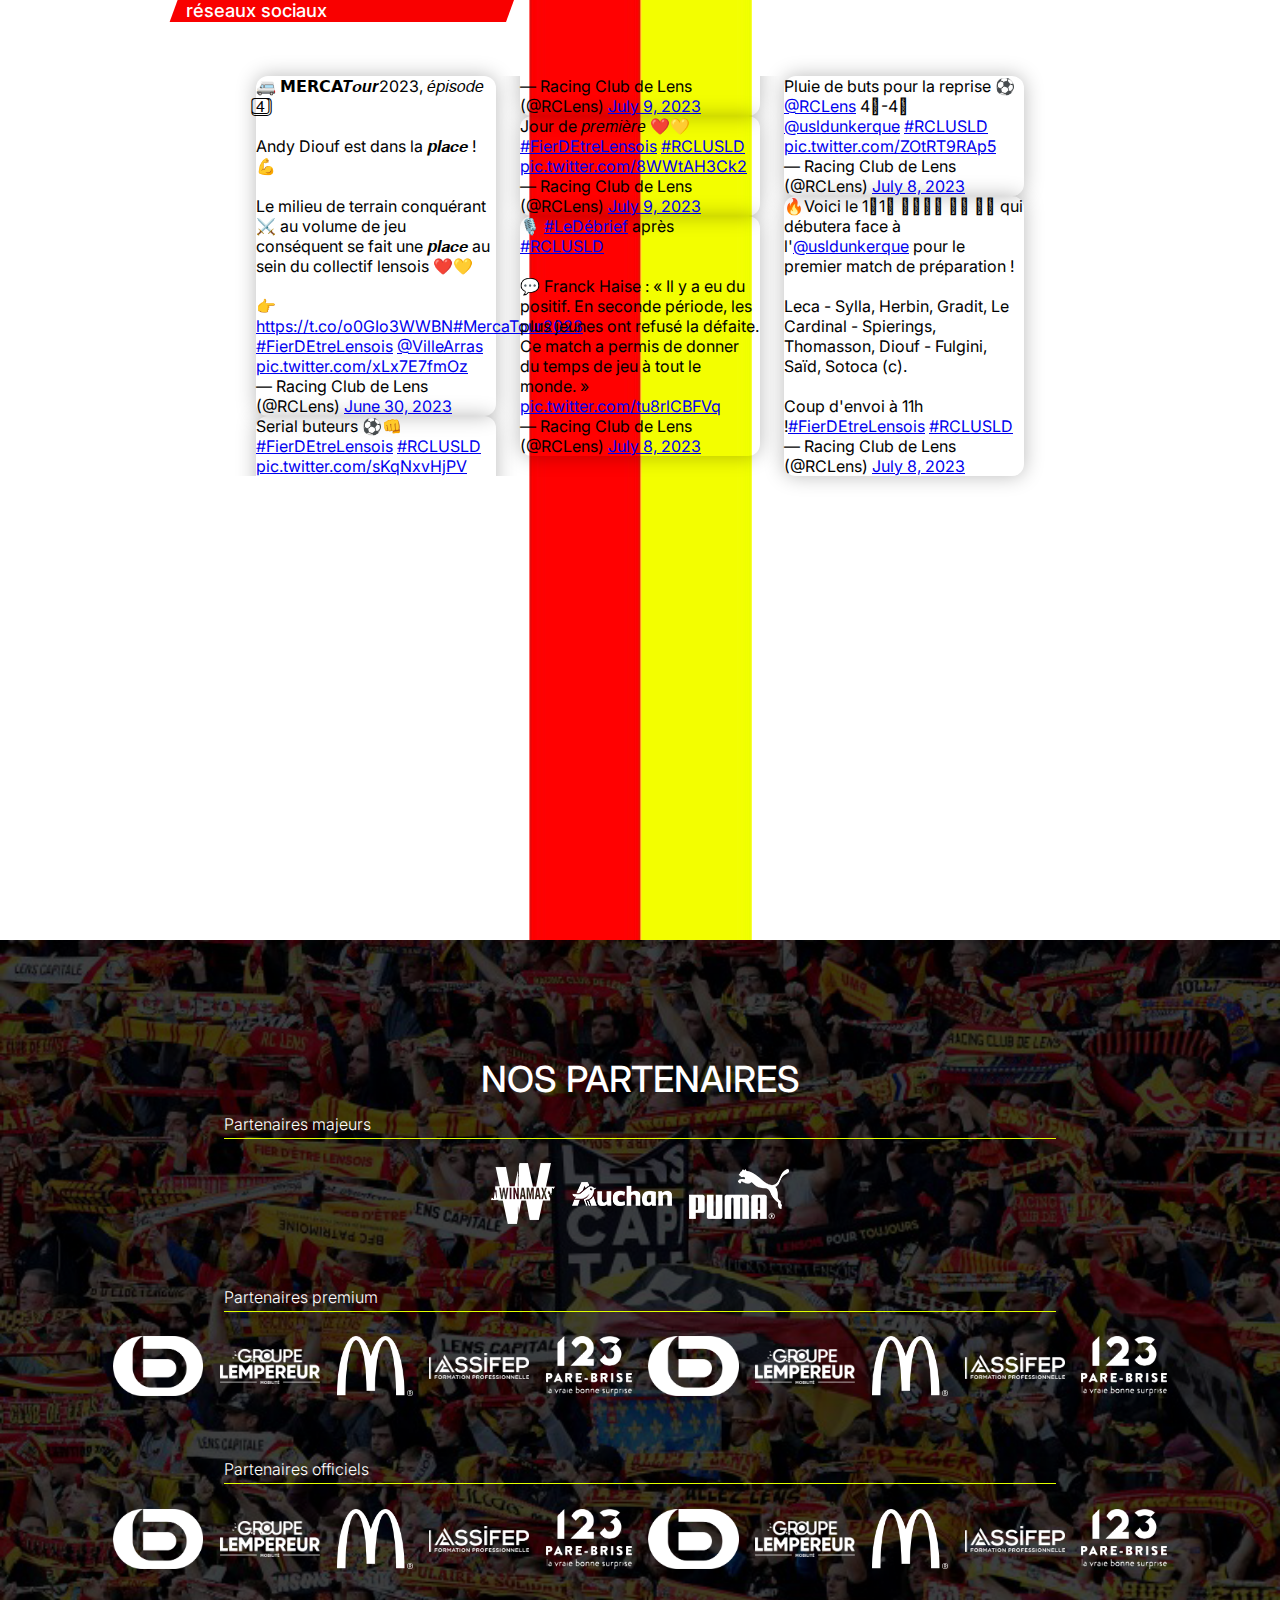
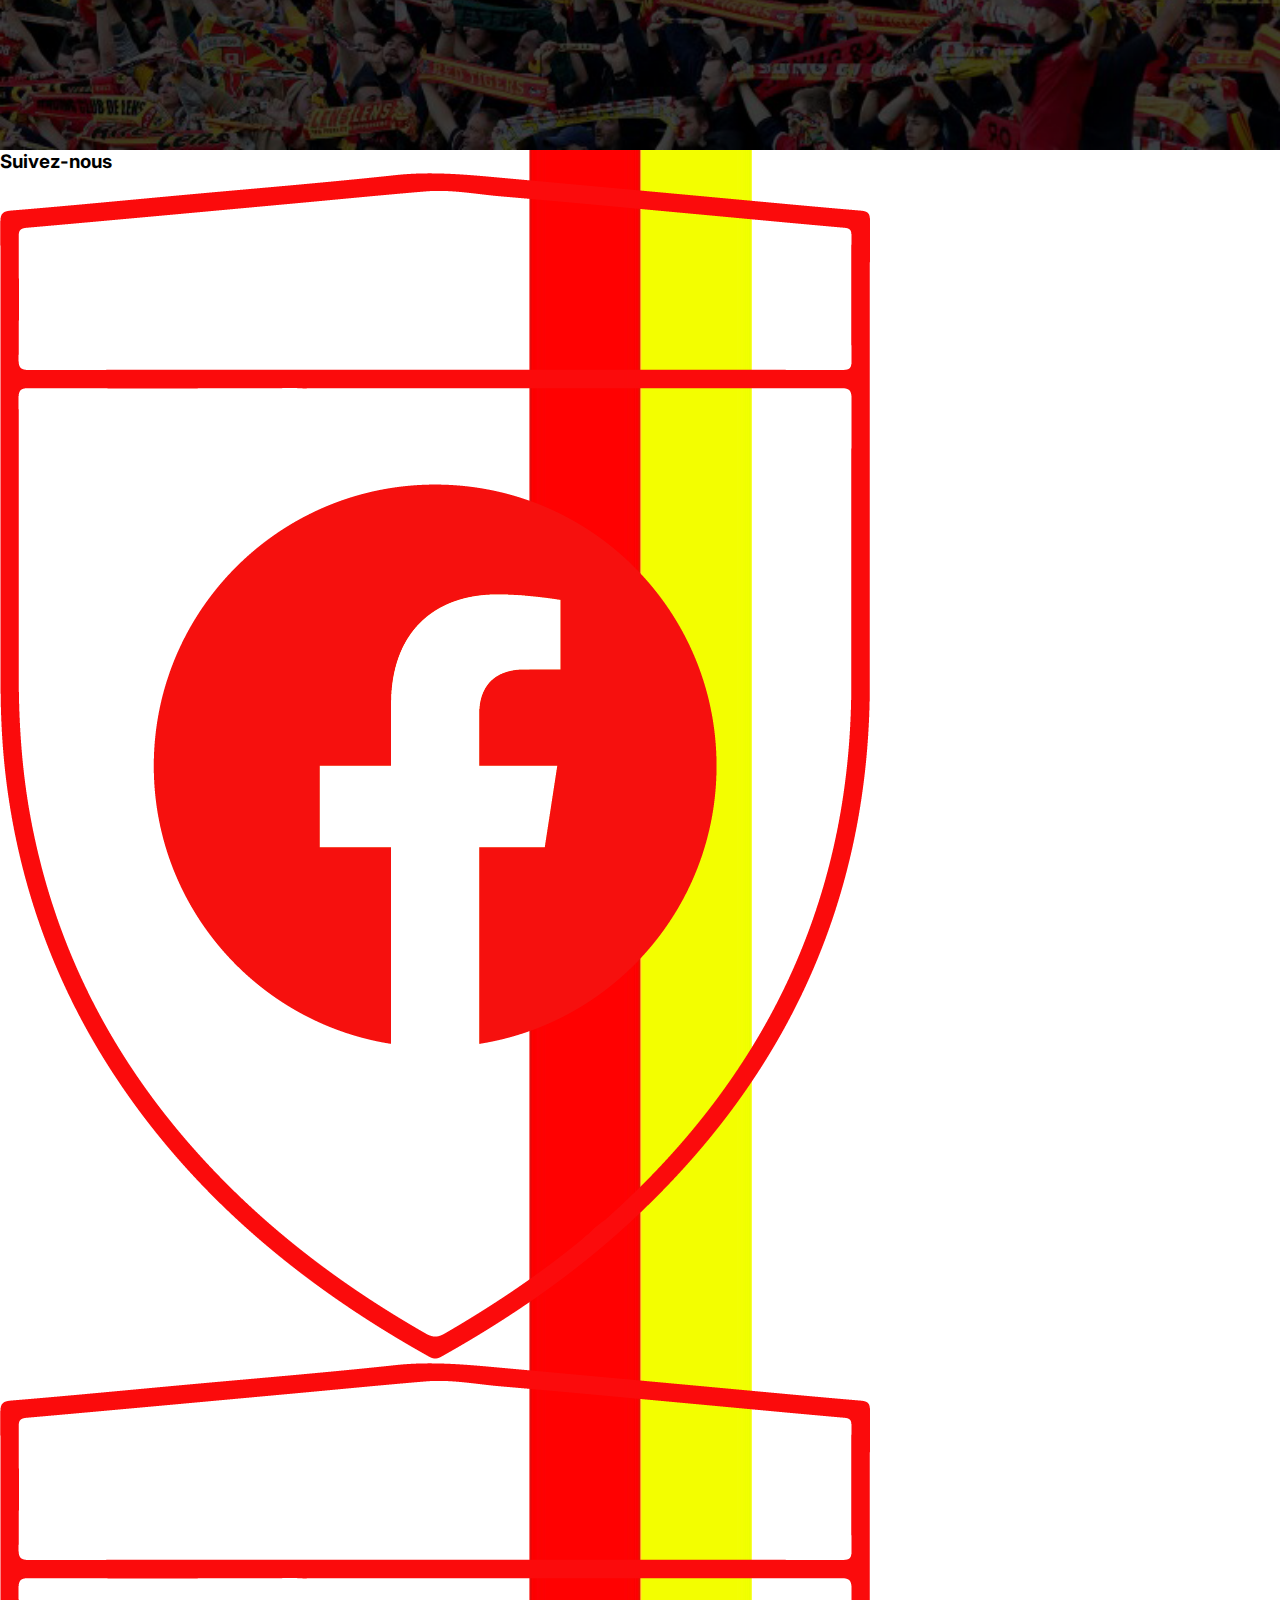
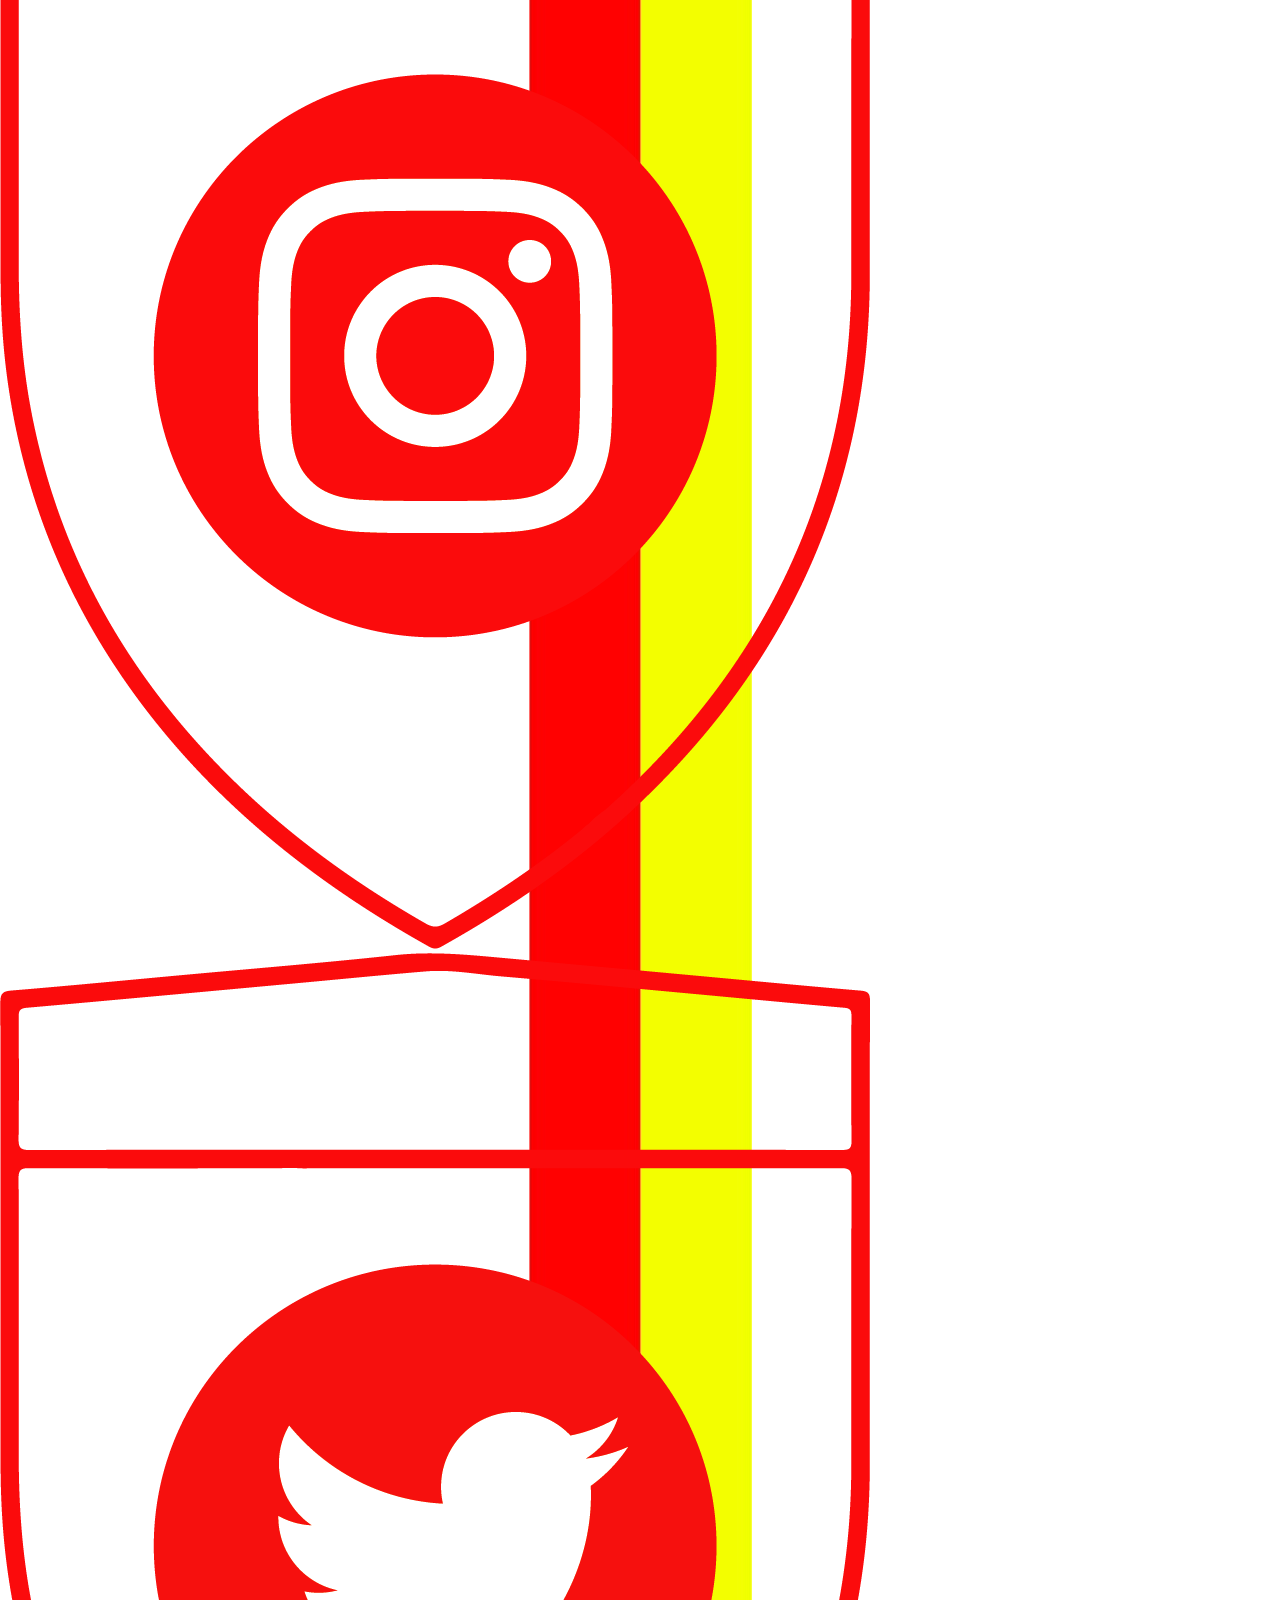
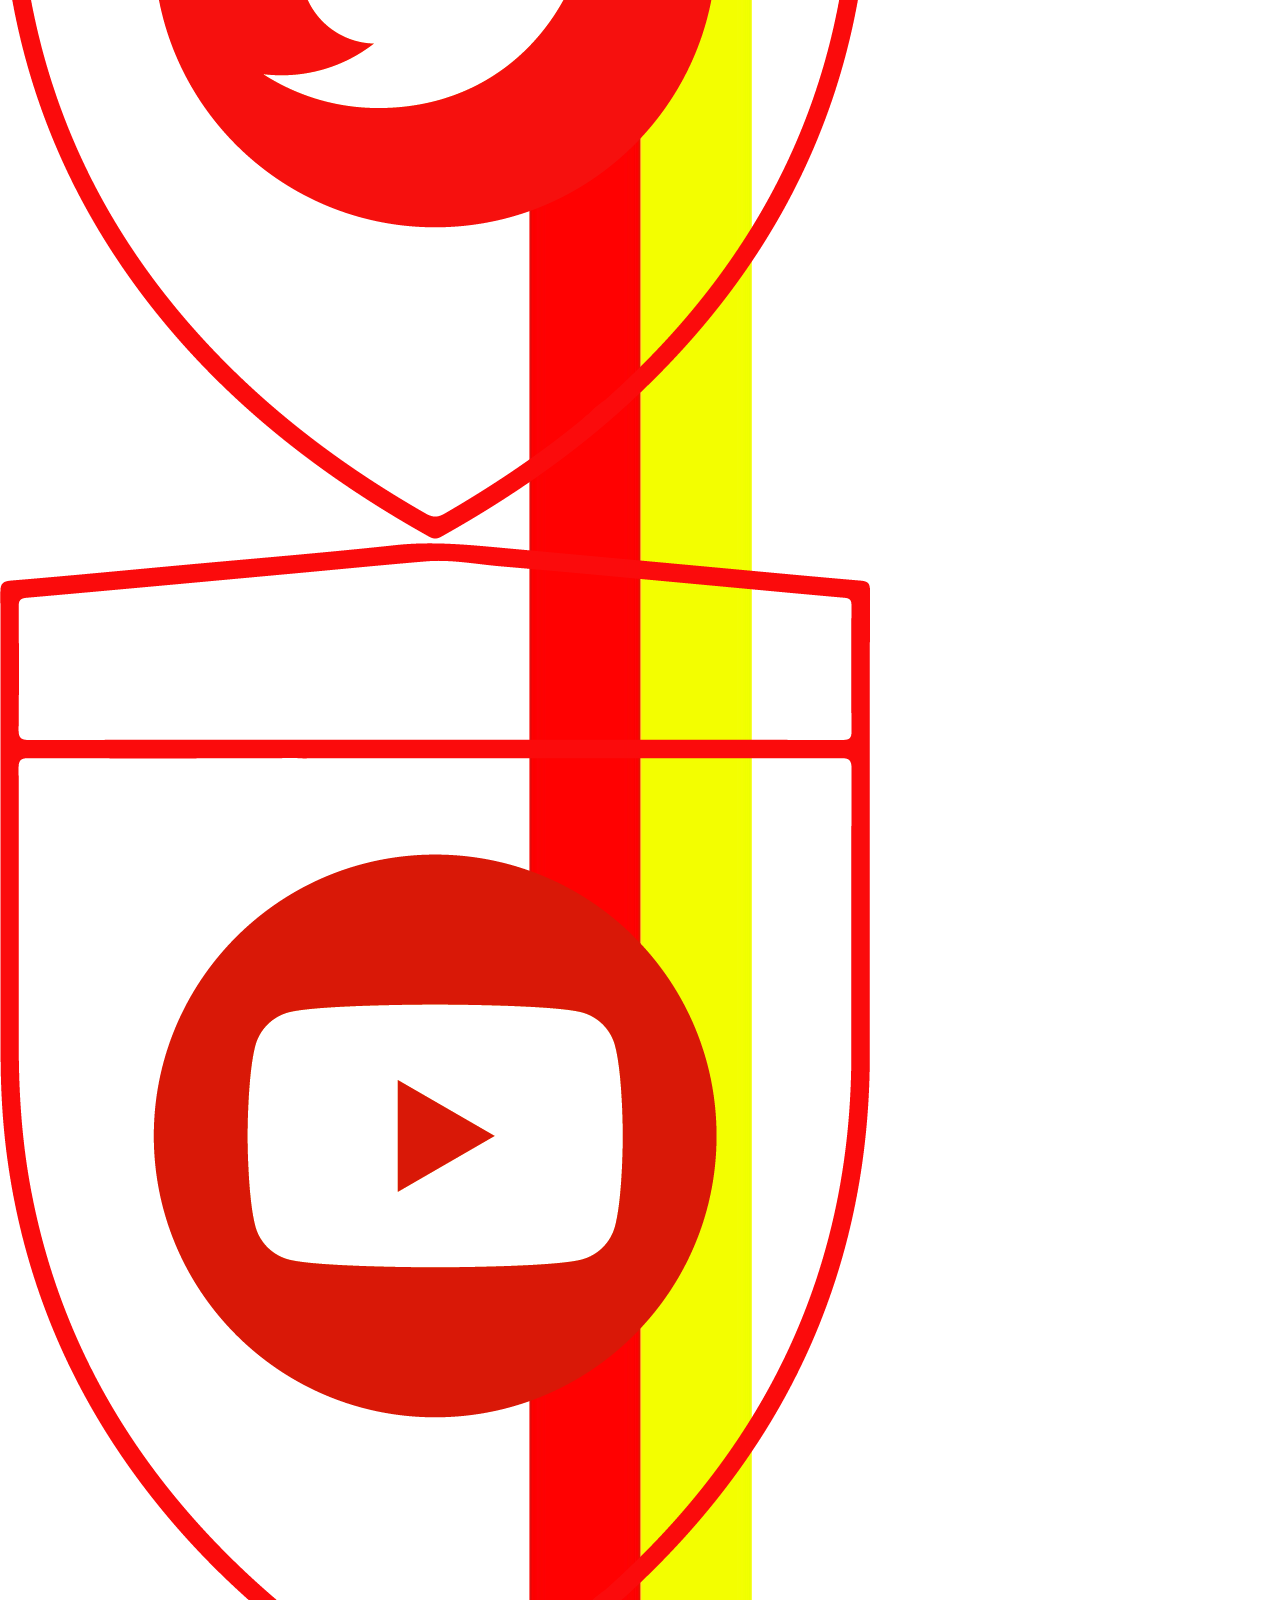
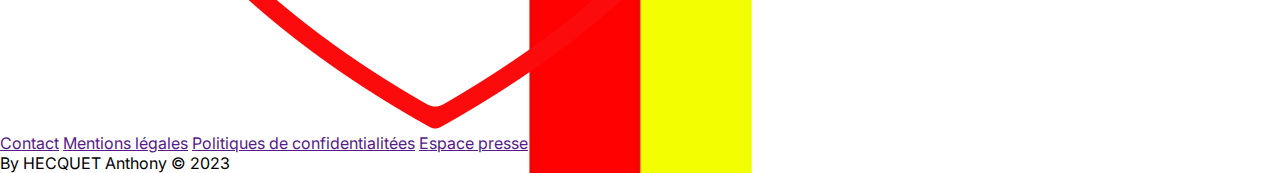
==== commit 551eb900: "footer" ====
--- a/index.html
+++ b/index.html
@@ -12,6 +12,9 @@
 
     <script src="js/menuDeroulant.js" defer></script>
     <script src="js/slide.js" defer></script>
+    <script src="js/match.js" defer></script>
+    <script src="js/matchs.js" defer></script>
+    <script src="js/barre.js" defer></script>
 
     <link rel="preconnect" href="https://fonts.googleapis.com">
     <link rel="preconnect" href="https://fonts.gstatic.com" crossorigin>
@@ -119,10 +122,24 @@
 
     <section id="prochain_match">
 
+        <div id="bouton">
+            <input type="checkbox" id="match" name="match" checked>
+            <label for="match" class="match">Prochain match</label>
+
+            <input type="checkbox" id="stats" name="stats">
+            <label for="stats" class="stats">Statiqtiques</label>
+
+            <a href="" class="billeterie">Billeterie</a>
+        </div>
+
+
+
         <div id="rencontre">
 
-            <p id="match" class="prochain_match">Prochain match</p>
-
+            <div class="espace">
+
+            </div>
+            
             <div class="info_horaire">
                 <p class="date">Ligue 1 Uber Eat
                     <br> <br>
@@ -161,6 +178,67 @@
 
             </div>
 
+        </div>
+
+
+        <div id="stats_rencontre">
+
+            <div class="espace">
+
+            </div>
+            <div class="stats_rencontre">
+    
+                    <div class="equipe_dom">
+                        <img src="asset/img/Logo_RC_Lens_ombre.svg" alt="">
+                        <p>RC Lens</p>
+                    </div>
+    
+                        <div class="barre_statistiques">
+        
+                            <div class="barre_stat">
+                                <p>POSSESSION</p>
+                                <div class="progress_barre1">
+                                    <div class="progress1"></div>
+                                </div>
+                            </div>
+                    
+                            <div class="barre_stat">
+                                <p>TIRS</p>
+                                <div class="progress_barre2">
+                                    <div class="progress2"></div>
+                                </div>
+                            </div>
+        
+                            <div class="barre_stat">
+                                <p>TIRS CADRES</p>
+                                <div class="progress_barre3">
+                                    <div class="progress3"></div>
+                                </div>
+                            </div>
+        
+                            <div class="barre_stat">
+                                <p>ARRETS</p>
+                                <div class="progress_barre4">
+                                    <div class="progress4"></div>
+                                </div>
+                            </div>
+        
+                            <div class="barre_stat">
+                                <p>FAUTES</p>
+                                <div class="progress_barre5">
+                                    <div class="progress5"></div>
+                                </div>
+                            </div>
+        
+                        </div>
+    
+                    <div class="equipe_ext">
+                        <img src="asset/img/Logo_RC_Lens_ombre.svg" alt="">
+                        <p>RC Lens</p>
+                    </div>
+    
+            </div>
+            
         </div>
 
     </section>
@@ -347,12 +425,38 @@
 
     <footer>
 
+        <div id="reseaux_sociaux">
+
+            <h3>Suivez-nous</h3>
+
+            <div class="res">
+                <a href=""><img src="asset/img/facebook.png" alt=""></a>
+                <a href=""><img src="asset/img/instagram.png" alt=""></a>
+                <a href=""><img src="asset/img/twitter.png" alt=""></a>
+                <a href=""><img src="asset/img/youtube.png" alt=""></a>
+            </div>
+
+        </div>
+
+        <div id="politiques">
+
+            <div class="pol">
+                <a href="">Contact</a>
+                <a href="">Mentions légales</a>
+                <a href="">Politiques de confidentialitées</a>
+                <a href="">Espace presse</a>
+            </div>
+
+            <div class="copyright">By HECQUET Anthony &copy; 2023</div>
+            
+        </div>
 
     </footer>
 
 
     <script type="text/javascript" src="//code.jquery.com/jquery-1.11.0.min.js"></script>
     <script type="text/javascript" src="//code.jquery.com/jquery-migrate-1.2.1.min.js"></script>
+    <script src="https://ajax.googleapis.com/ajax/libs/jquery/2.1.1/jquery.min.js"></script>
 </body>
 
 </html>--- a/asset/style/style.css
+++ b/asset/style/style.css
@@ -1 +1 @@
-*{margin:0;padding:0;font-family:"Inter",sans-serif}body{height:auto;background-image:url("../img/bandes rcl.jpg");background-position:center;background-repeat:repeat-y}header,#menu,#logo{height:10vh;position:sticky;top:0;z-index:1000;background-color:#fff}header nav,#menu nav,#logo nav{display:grid;grid-template-columns:1fr 1fr 1fr;justify-items:center;align-items:center;box-shadow:0px 5px 10px 0px rgba(0,0,0,.375)}header nav #logo,#menu nav #logo,#logo nav #logo{width:50%;display:flex;justify-content:center;align-items:center;gap:10px}header nav #logo img,#menu nav #logo img,#logo nav #logo img{width:20%}header nav #logo p,#menu nav #logo p,#logo nav #logo p{width:auto;font-size:130%;font-weight:600}header nav #menu,#menu nav #menu,#logo nav #menu{width:100%;display:flex;justify-content:center;align-items:center}header nav #menu #hamburger[type=checkbox]:before,#menu nav #menu #hamburger[type=checkbox]:before,#logo nav #menu #hamburger[type=checkbox]:before{content:"";height:20px;width:100%;display:flex;flex-direction:column;justify-content:center;gap:8px;background-color:#fff;border:0px;outline:none !important;transition:.5s}header nav #menu label,#menu nav #menu label,#logo nav #menu label{display:block;background-color:rgba(0,0,0,0);width:8%;height:50px;display:flex;flex-direction:column;justify-content:center;gap:8px;position:relative;right:8%;cursor:pointer}header nav #menu label span,#menu nav #menu label span,#logo nav #menu label span{height:4px;width:100%;background-color:red;border-radius:10px}header nav #menu #hamburger:checked+label span:nth-child(1),#menu nav #menu #hamburger:checked+label span:nth-child(1),#logo nav #menu #hamburger:checked+label span:nth-child(1){transform:rotate(45deg) translate(8px, 9px);transition:.5s}header nav #menu #hamburger:checked+label span:nth-child(3),#menu nav #menu #hamburger:checked+label span:nth-child(3),#logo nav #menu #hamburger:checked+label span:nth-child(3){transform:rotate(-45deg) translate(7px, -9px);transition:.5s}header nav #menu #hamburger:checked+label span:nth-child(2),#menu nav #menu #hamburger:checked+label span:nth-child(2),#logo nav #menu #hamburger:checked+label span:nth-child(2){opacity:0;transition:.5s}header nav #menu #hamburger+label span:nth-child(1),#menu nav #menu #hamburger+label span:nth-child(1),#logo nav #menu #hamburger+label span:nth-child(1){transform:rotate(0deg);transition:.5s}header nav #menu #hamburger+label span:nth-child(3),#menu nav #menu #hamburger+label span:nth-child(3),#logo nav #menu #hamburger+label span:nth-child(3){transform:rotate(0deg);transition:.5s}header nav #menu #hamburger+label span:nth-child(2),#menu nav #menu #hamburger+label span:nth-child(2),#logo nav #menu #hamburger+label span:nth-child(2){opacity:100;transition:.5s}header nav #menu #menuDeroulant,#menu nav #menu #menuDeroulant,#logo nav #menu #menuDeroulant{width:50%;height:35vh;position:absolute;top:10vh;left:17%;z-index:900;box-shadow:0px 5px 10px 0px rgba(0,0,0,.375);background-color:#fff}header nav #menu #menuDeroulant ul,#menu nav #menu #menuDeroulant ul,#logo nav #menu #menuDeroulant ul{list-style:none;width:100%;height:35vh}header nav #menu #menuDeroulant ul li,#menu nav #menu #menuDeroulant ul li,#logo nav #menu #menuDeroulant ul li{width:100%;height:7vh;display:flex;align-items:center;justify-content:center;transition:.3s}header nav #menu #menuDeroulant ul li a,#menu nav #menu #menuDeroulant ul li a,#logo nav #menu #menuDeroulant ul li a{width:100%;height:100%;text-decoration:none;display:flex;align-items:center;justify-content:center;color:#000;transition:.3s}header nav #menu #menuDeroulant ul li a:hover,#menu nav #menu #menuDeroulant ul li a:hover,#logo nav #menu #menuDeroulant ul li a:hover{color:#eafb00;transition:.3s}header nav #menu #menuDeroulant ul li:hover,#menu nav #menu #menuDeroulant ul li:hover,#logo nav #menu #menuDeroulant ul li:hover{background-color:#000;transition:.3s}header nav #menu .drop,#menu nav #menu .drop,#logo nav #menu .drop{display:none}header nav #menu .show,#menu nav #menu .show,#logo nav #menu .show{display:block}header nav #connexion,#menu nav #connexion,#logo nav #connexion{width:100%;display:flex;justify-content:center;align-items:center;gap:30px;font-size:120%}header nav #connexion a,#menu nav #connexion a,#logo nav #connexion a{cursor:pointer;text-decoration:none;color:#000;transition:.5s}header nav #connexion a:hover,#menu nav #connexion a:hover,#logo nav #connexion a:hover{text-decoration:underline;color:red;transition:.5s}#carousel{height:90vh;width:100%;overflow:hidden;margin-bottom:4%}.container{width:100%;height:90vh;display:flex;position:relative}.container input{display:none}.slide{width:100%;height:90vh;transition:1s}.slide img{height:90vh;width:100vw;position:relative}.navigation_manuelle{position:absolute;width:20%;height:3vh;top:80vh;display:flex;justify-content:center;align-items:center;gap:25%;border:2px solid rgba(0,0,0,0);margin:0 40%}.bouton_manuel{border:2px solid #fff;border-radius:50px;height:14px;width:14px;cursor:pointer;transition:.3s}.bouton_manuel:hover{background:#fe0000;border:2px solid #eafb00;transition:.3s}#radio1:checked~.first{margin-left:0}#radio2:checked~.first{margin-left:-100%}#radio3:checked~.first{margin-left:-200%}#radio4:checked~.first{margin-left:-300%}.navigation_auto{position:absolute;width:20%;height:3vh;top:80vh;display:flex;justify-content:center;align-items:center;background-color:rgba(0,0,0,.772);gap:25%;border-radius:50px;border:2px solid #ff0;margin:0 40%}.navigation_auto div{border:2px solid #fff;border-radius:50px;height:14px;width:14px;cursor:pointer;transition:.3s}#radio1:checked~.navigation_auto .bouton1{background-color:#fff}#radio2:checked~.navigation_auto .bouton2{background-color:#fff}#radio3:checked~.navigation_auto .bouton3{background-color:#fff}#radio4:checked~.navigation_auto .bouton1{background-color:#fff}#prochain_match{width:100%;height:70vh;display:flex;align-items:center;justify-content:center;margin-bottom:5%}#rencontre{width:60vw;height:60vh;background-color:#fff;box-shadow:0px 0px 50px 0px rgba(0,0,0,.245)}.prochain_match{position:relative;width:15%;height:10%;display:flex;align-items:center;justify-content:center;background-color:#f90000;overflow:visible;z-index:1;font-size:115%;font-weight:500;color:#fff}.prochain_match:after{content:"";width:100%;height:100%;position:absolute;background:inherit;z-index:-1;top:0;transform-origin:left bottom;transform:skewX(-20deg)}.info_horaire{width:100%;height:25%;display:flex;justify-content:center;align-items:center}.info_horaire img{height:70%}.date{width:40%;height:100%;font-size:120%;display:flex;align-items:center;justify-content:center;flex-direction:column}.date span{display:flex;justify-content:center;width:65%;height:auto;font-weight:600}#equipe{width:100%;height:65%;display:flex;justify-content:center;align-items:center;flex-direction:column}#logo_equipe{width:100%;height:50%;display:flex;justify-content:center;align-items:center}.logo_equipe{width:20%;height:100%;display:flex;justify-content:center;align-items:center;font-size:400%;font-weight:700}.logo_equipe img{width:80%}#nom_equipe{width:100%;height:10%;display:flex;justify-content:center;gap:20%;margin-bottom:2%}.nom_equipe{width:20%;height:100%;display:flex;justify-content:center;align-items:center;font-size:140%;font-weight:600}#pari_equipe{width:100%;height:18%;display:flex;justify-content:center;gap:10%}.pari_equipe{width:10%;height:80%;display:flex;justify-content:center;align-items:center;font-size:125%;font-weight:500;text-decoration:none;color:#000;background-color:rgba(224,224,224,.802)}#articles{width:100%;height:110vh;gap:5vh;display:flex;align-items:center;justify-content:center;flex-direction:column;margin-bottom:4%}.actu{width:25%;height:5vh;position:relative;right:23%;display:flex;align-items:center;justify-content:center;background-color:#f90000;overflow:visible;z-index:1;font-size:115%;font-weight:500;color:#fff}.actu:after{content:"";width:100%;height:101%;position:absolute;background:inherit;z-index:-1;top:0;transform-origin:left bottom;transform:skewX(-20deg)}.actu:before{content:"";width:100%;height:101%;position:absolute;background:inherit;z-index:-1;top:0;transform-origin:right top;transform:skewX(-20deg)}.ligne_un{width:80%;height:45vh;display:flex;align-items:center;justify-content:center;gap:10%;margin-bottom:5vh}.article_ligne_un{width:65%;height:45vh;display:flex;align-items:center;justify-content:center;flex-direction:column;gap:10px;transform:scale(1);transition:.5s;background-image:url("../img/prolong_fofana.jpg");background-size:cover}.article_ligne_un a{position:absolute;width:100%;height:100%}.article_ligne_un:hover{transform:scale(1.05);transition:.5s}.titre_article_un{width:85%;height:30%;display:flex;align-items:center;justify-content:center;background-color:#fff;position:relative;z-index:1;top:50%;box-shadow:0px 0px 30px 0px rgba(0,0,0,.35)}.titre_article_un a{width:100%;height:100%;display:flex;align-items:center;justify-content:center;margin:0px 50px 0px 50px;text-decoration:none;color:#000;font-size:130%;font-weight:500}.categorie_article_un{width:30%;height:10%;display:flex;align-items:center;justify-content:center;background-color:#ff0303;position:relative;z-index:2;top:12%;box-shadow:0px 0px 10px 0px rgba(0,0,0,.75)}.categorie_article_un a{width:100%;height:100%;display:flex;align-items:center;justify-content:center;margin:0px 50px 0px 50px;text-decoration:none;color:#fff;font-size:120%;font-weight:500}.news{width:25%;height:45vh;display:flex;align-items:center;justify-content:center}.news a{text-decoration:none;color:#000;font-size:120%;font-weight:500;transform:scale(1);transition:.5s}.news a:hover{text-decoration:none;color:#f90000;font-size:120%;font-weight:500;transform:scale(1.1);transition:.5s}.news a::after{content:" >>"}.ligne_deux{width:80%;height:35vh;display:flex;align-items:center;justify-content:center;gap:5%}.article_ligne_deux{width:30%;height:35vh;display:flex;align-items:center;justify-content:center;flex-direction:column;gap:10px;transform:scale(1);transition:.5s;background-image:url("../img/stade_bollaert.jpg");background-size:cover}.article_ligne_deux>a,.article_ligne_trois>a,.article_ligne_quatre>a{position:absolute;width:100%;height:100%}.article_ligne_deux:hover{transform:scale(1.05);transition:.5s}.article_ligne_trois{width:30%;height:35vh;display:flex;align-items:center;justify-content:center;flex-direction:column;gap:10px;transform:scale(1);transition:.5s;background-image:url("../img/supp_lens.jpg");background-size:cover}.article_ligne_trois:hover{transform:scale(1.05);transition:.5s}.article_ligne_quatre{width:30%;height:35vh;display:flex;align-items:center;justify-content:center;flex-direction:column;gap:10px;transform:scale(1);transition:.5s;background-image:url("../img/conf_presse.jpg");background-size:cover}.article_ligne_quatre:hover{transform:scale(1.05);transition:.5s}.titre_article_deux{width:85%;height:30%;display:flex;align-items:center;justify-content:center;background-color:#fff;position:relative;z-index:1;top:50%;box-shadow:0px 0px 30px 0px rgba(0,0,0,.35)}.titre_article_deux a{width:100%;height:100%;display:flex;align-items:center;justify-content:center;margin:0px 50px 0px 50px;mask-image:linear-gradient(0deg, transparent 40px, rgb(0, 0, 0) 150px);-webkit-mask-image:linear-gradient(0deg, transparent 10px, rgb(0, 0, 0) 30px);text-decoration:none;color:#000;font-size:110%;font-weight:400}.categorie_article_deux{width:40%;height:10%;display:flex;align-items:center;justify-content:center;background-color:#ff0303;position:relative;z-index:2;top:12%;box-shadow:0px 0px 10px 0px rgba(0,0,0,.75)}.categorie_article_deux a{width:100%;height:100%;display:flex;align-items:center;justify-content:center;margin:0px 50px 0px 50px;text-decoration:none;color:#fff;font-size:110%;font-weight:400}#twitter{height:150vh;display:flex;justify-content:center;align-items:center;flex-direction:column;margin-bottom:3%}.reseaux{width:25%;height:5vh;margin-bottom:6vh;position:relative;right:23%;display:flex;align-items:center;justify-content:center;background-color:#f90000;overflow:visible;z-index:1;font-size:115%;font-weight:500;color:#fff}.reseaux:after{content:"";width:100%;height:100%;position:absolute;background:inherit;z-index:-1;top:0;transform-origin:left bottom;transform:skewX(-20deg)}.reseaux:before{content:"";width:100%;height:100%;position:absolute;background:inherit;z-index:-1;top:0;transform-origin:right top;transform:skewX(-20deg)}.grid-container{-moz-columns:3 200px;columns:3 200px;-moz-column-gap:1.5rem;column-gap:1.5rem;width:60%}.twitter-tweet{border-radius:12px;box-shadow:0px 0px 20px 0px rgba(0,0,0,.275);margin-top:0 !important}#sponsors{height:90vh;width:100%;background-image:url("../img/supp_lens_noir.png");background-repeat:no-repeat;background-size:cover;display:flex;align-items:center;justify-content:center}#sponsors .partenaires{height:90%;width:100%;display:flex;align-items:center;justify-content:center;flex-direction:column}#sponsors .partenaires h3{color:#fff;display:flex;justify-content:center;width:30%;font-size:225%;font-weight:500;margin-bottom:1%}#sponsors .partenaires p{width:65%;color:#fff;font-size:100%;font-weight:300;display:flex;justify-content:flex-start;margin-bottom:4px}#sponsors .partenaires .majeurs{height:15%;width:65%;-moz-columns:3 300px;columns:3 300px;-moz-column-gap:2%;column-gap:2%;display:flex;justify-content:center;align-items:center;border-top:#e1ff00 1px solid;margin-bottom:3%}#sponsors .partenaires .majeurs img{max-height:55%;max-width:100px}#sponsors .partenaires .premium{height:15%;width:65%;-moz-columns:3 300px;columns:3 300px;-moz-column-gap:2%;column-gap:2%;display:flex;justify-content:center;align-items:center;border-top:#e1ff00 1px solid;margin-bottom:3%}#sponsors .partenaires .premium img{max-height:55%;max-width:100px}#sponsors .partenaires .officiels{height:15%;width:65%;-moz-columns:3 300px;columns:3 300px;-moz-column-gap:2%;column-gap:2%;display:flex;justify-content:center;align-items:center;border-top:#e1ff00 1px solid;margin-bottom:3%}#sponsors .partenaires .officiels img{max-height:55%;max-width:100px}+*{margin:0;padding:0;font-family:"Inter",sans-serif}body{height:auto;background-image:url("../img/bandes rcl.jpg");background-position:center;background-repeat:repeat-y}header,#menu,#logo{height:10vh;position:sticky;top:0;z-index:1000;background-color:#fff}header nav,#menu nav,#logo nav{display:grid;grid-template-columns:1fr 1fr 1fr;justify-items:center;align-items:center;box-shadow:0px 5px 10px 0px rgba(0,0,0,.375)}header nav #logo,#menu nav #logo,#logo nav #logo{width:50%;display:flex;justify-content:center;align-items:center;gap:10px}header nav #logo img,#menu nav #logo img,#logo nav #logo img{width:20%}header nav #logo p,#menu nav #logo p,#logo nav #logo p{width:auto;font-size:130%;font-weight:600}header nav #menu,#menu nav #menu,#logo nav #menu{width:100%;display:flex;justify-content:center;align-items:center}header nav #menu #hamburger[type=checkbox]:before,#menu nav #menu #hamburger[type=checkbox]:before,#logo nav #menu #hamburger[type=checkbox]:before{content:"";height:20px;width:100%;display:flex;flex-direction:column;justify-content:center;gap:8px;background-color:#fff;border:0px;outline:none !important;transition:.5s}header nav #menu label,#menu nav #menu label,#logo nav #menu label{display:block;background-color:rgba(0,0,0,0);width:8%;height:50px;display:flex;flex-direction:column;justify-content:center;gap:8px;position:relative;right:8%;cursor:pointer}header nav #menu label span,#menu nav #menu label span,#logo nav #menu label span{height:4px;width:100%;background-color:red;border-radius:10px}header nav #menu #hamburger:checked+label span:nth-child(1),#menu nav #menu #hamburger:checked+label span:nth-child(1),#logo nav #menu #hamburger:checked+label span:nth-child(1){transform:rotate(45deg) translate(8px, 9px);transition:.5s}header nav #menu #hamburger:checked+label span:nth-child(3),#menu nav #menu #hamburger:checked+label span:nth-child(3),#logo nav #menu #hamburger:checked+label span:nth-child(3){transform:rotate(-45deg) translate(7px, -9px);transition:.5s}header nav #menu #hamburger:checked+label span:nth-child(2),#menu nav #menu #hamburger:checked+label span:nth-child(2),#logo nav #menu #hamburger:checked+label span:nth-child(2){opacity:0;transition:.5s}header nav #menu #hamburger+label span:nth-child(1),#menu nav #menu #hamburger+label span:nth-child(1),#logo nav #menu #hamburger+label span:nth-child(1){transform:rotate(0deg);transition:.5s}header nav #menu #hamburger+label span:nth-child(3),#menu nav #menu #hamburger+label span:nth-child(3),#logo nav #menu #hamburger+label span:nth-child(3){transform:rotate(0deg);transition:.5s}header nav #menu #hamburger+label span:nth-child(2),#menu nav #menu #hamburger+label span:nth-child(2),#logo nav #menu #hamburger+label span:nth-child(2){opacity:100;transition:.5s}header nav #menu #menuDeroulant,#menu nav #menu #menuDeroulant,#logo nav #menu #menuDeroulant{width:50%;height:35vh;position:absolute;top:10vh;left:17%;z-index:900;box-shadow:0px 5px 10px 0px rgba(0,0,0,.375);background-color:#fff}header nav #menu #menuDeroulant ul,#menu nav #menu #menuDeroulant ul,#logo nav #menu #menuDeroulant ul{list-style:none;width:100%;height:35vh}header nav #menu #menuDeroulant ul li,#menu nav #menu #menuDeroulant ul li,#logo nav #menu #menuDeroulant ul li{width:100%;height:7vh;display:flex;align-items:center;justify-content:center;transition:.3s}header nav #menu #menuDeroulant ul li a,#menu nav #menu #menuDeroulant ul li a,#logo nav #menu #menuDeroulant ul li a{width:100%;height:100%;text-decoration:none;display:flex;align-items:center;justify-content:center;color:#000;transition:.3s}header nav #menu #menuDeroulant ul li a:hover,#menu nav #menu #menuDeroulant ul li a:hover,#logo nav #menu #menuDeroulant ul li a:hover{color:#eafb00;transition:.3s}header nav #menu #menuDeroulant ul li:hover,#menu nav #menu #menuDeroulant ul li:hover,#logo nav #menu #menuDeroulant ul li:hover{background-color:#000;transition:.3s}header nav #menu .drop,#menu nav #menu .drop,#logo nav #menu .drop{display:none}header nav #menu .show,#menu nav #menu .show,#logo nav #menu .show{display:block}header nav #connexion,#menu nav #connexion,#logo nav #connexion{width:100%;display:flex;justify-content:center;align-items:center;gap:30px;font-size:120%}header nav #connexion a,#menu nav #connexion a,#logo nav #connexion a{cursor:pointer;text-decoration:none;color:#000;transition:.5s}header nav #connexion a:hover,#menu nav #connexion a:hover,#logo nav #connexion a:hover{text-decoration:underline;color:red;transition:.5s}#carousel{height:90vh;width:100%;overflow:hidden}.container{width:100%;height:90vh;display:flex;position:relative}.container input{display:none}.slide{width:100%;height:90vh;transition:1s}.slide img{height:90vh;width:100vw;position:relative}.navigation_manuelle{position:absolute;width:20%;height:3vh;top:80vh;display:flex;justify-content:center;align-items:center;gap:25%;border:2px solid rgba(0,0,0,0);margin:0 40%}.bouton_manuel{border:2px solid #fff;border-radius:50px;height:14px;width:14px;cursor:pointer;transition:.3s}.bouton_manuel:hover{background:#fe0000;border:2px solid #eafb00;transition:.3s}#radio1:checked~.first{margin-left:0}#radio2:checked~.first{margin-left:-100%}#radio3:checked~.first{margin-left:-200%}#radio4:checked~.first{margin-left:-300%}.navigation_auto{position:absolute;width:20%;height:3vh;top:80vh;display:flex;justify-content:center;align-items:center;background-color:rgba(0,0,0,.772);gap:25%;border-radius:50px;border:2px solid #ff0;margin:0 40%}.navigation_auto div{border:2px solid #fff;border-radius:50px;height:14px;width:14px;cursor:pointer;transition:.3s}#radio1:checked~.navigation_auto .bouton1{background-color:#fff}#radio2:checked~.navigation_auto .bouton2{background-color:#fff}#radio3:checked~.navigation_auto .bouton3{background-color:#fff}#radio4:checked~.navigation_auto .bouton1{background-color:#fff}#prochain_match{width:100%;height:90vh;display:flex;align-items:center;justify-content:center;flex-direction:column}#prochain_match #bouton{position:relative;top:5vh;z-index:1;width:60vw;height:5vh;display:flex}#prochain_match #bouton .match{display:flex;align-items:center;justify-content:center;height:100%;padding:0 15px;font-size:115%;font-weight:500;background-color:#fff;color:red}#prochain_match #bouton .match:hover{background-color:#000;color:#ff0;cursor:pointer}#prochain_match #bouton #match{display:none}#prochain_match #bouton #match:checked+.match{background-color:red;color:#fff}#prochain_match #bouton .stats{display:flex;align-items:center;justify-content:center;height:100%;padding:0 15px;font-size:115%;font-weight:500;background-color:#fff;color:red}#prochain_match #bouton .stats:hover{background-color:#000;color:#ff0;cursor:pointer}#prochain_match #bouton #stats{display:none}#prochain_match #bouton #stats:checked+.stats{background-color:red;color:#fff}#prochain_match #bouton .billeterie{padding:15px 15px;display:flex;align-items:center;justify-content:center;background-color:#fff;font-size:115%;font-weight:500;text-decoration:none;color:red;border:none}#prochain_match #bouton .billeterie:hover{background-color:#000;color:#ff0}#rencontre{width:60vw;height:60vh;background-color:#fff;box-shadow:0px 0px 50px 0px rgba(0,0,0,.245)}#rencontre .espace{height:5vh}.info_horaire{width:100%;height:25%;display:flex;justify-content:center;align-items:center}.info_horaire img{height:70%}.date{width:40%;height:100%;font-size:120%;display:flex;align-items:center;justify-content:center;flex-direction:column}.date span{display:flex;justify-content:center;width:65%;height:auto;font-weight:600}#equipe{width:100%;height:65%;display:flex;justify-content:center;align-items:center;flex-direction:column}#logo_equipe{width:100%;height:50%;display:flex;justify-content:center;align-items:center}.logo_equipe{width:20%;height:100%;display:flex;justify-content:center;align-items:center;font-size:400%;font-weight:700}.logo_equipe img{width:80%}#nom_equipe{width:100%;height:10%;display:flex;justify-content:center;gap:20%;margin-bottom:2%}.nom_equipe{width:20%;height:100%;display:flex;justify-content:center;align-items:center;font-size:140%;font-weight:600}#pari_equipe{width:100%;height:18%;display:flex;justify-content:center;gap:10%}.pari_equipe{width:10%;height:80%;display:flex;justify-content:center;align-items:center;font-size:125%;font-weight:500;text-decoration:none;color:#000;background-color:rgba(224,224,224,.802)}#stats_rencontre{display:none;width:60vw;height:60vh;background-color:#fff;box-shadow:0px 0px 50px 0px rgba(0,0,0,.245)}#stats_rencontre .espace{height:5vh}#stats_rencontre .stats_rencontre{display:flex;justify-content:center;width:60vw;height:60vh}#stats_rencontre .stats_rencontre .equipe_dom,#stats_rencontre .stats_rencontre .equipe_ext{height:55vh;width:15%;display:flex;justify-content:center;align-items:center;flex-direction:column;font-size:110%;font-weight:600}#stats_rencontre .stats_rencontre .equipe_dom p,#stats_rencontre .stats_rencontre .equipe_ext p{font-size:120%}#stats_rencontre .stats_rencontre .equipe_dom img,#stats_rencontre .stats_rencontre .equipe_ext img{height:40%}#stats_rencontre .stats_rencontre .barre_statistiques{height:55vh;width:60%;display:flex;justify-content:center;align-items:center;flex-direction:column}#stats_rencontre .stats_rencontre .barre_statistiques .barre_stat{height:10vh;width:85%;display:flex;justify-content:center;align-items:center;flex-direction:column;transform:skew(-15deg, 0deg)}#stats_rencontre .stats_rencontre .barre_statistiques .barre_stat p{font-size:110%;font-weight:500;color:#000;text-align:center;transform:skew(15deg, 0deg);margin-bottom:1%}#stats_rencontre .stats_rencontre .barre_statistiques .barre_stat .progress_barre1,#stats_rencontre .stats_rencontre .barre_statistiques .barre_stat .progress_barre2,#stats_rencontre .stats_rencontre .barre_statistiques .barre_stat .progress_barre3,#stats_rencontre .stats_rencontre .barre_statistiques .barre_stat .progress_barre4,#stats_rencontre .stats_rencontre .barre_statistiques .barre_stat .progress_barre5{width:100%;height:40%;background-color:#ff0;overflow:hidden}#stats_rencontre .stats_rencontre .barre_statistiques .barre_stat .progress_barre1 .progress1,#stats_rencontre .stats_rencontre .barre_statistiques .barre_stat .progress_barre1 .progress2,#stats_rencontre .stats_rencontre .barre_statistiques .barre_stat .progress_barre1 .progress3,#stats_rencontre .stats_rencontre .barre_statistiques .barre_stat .progress_barre1 .progress4,#stats_rencontre .stats_rencontre .barre_statistiques .barre_stat .progress_barre1 .progress5,#stats_rencontre .stats_rencontre .barre_statistiques .barre_stat .progress_barre2 .progress1,#stats_rencontre .stats_rencontre .barre_statistiques .barre_stat .progress_barre2 .progress2,#stats_rencontre .stats_rencontre .barre_statistiques .barre_stat .progress_barre2 .progress3,#stats_rencontre .stats_rencontre .barre_statistiques .barre_stat .progress_barre2 .progress4,#stats_rencontre .stats_rencontre .barre_statistiques .barre_stat .progress_barre2 .progress5,#stats_rencontre .stats_rencontre .barre_statistiques .barre_stat .progress_barre3 .progress1,#stats_rencontre .stats_rencontre .barre_statistiques .barre_stat .progress_barre3 .progress2,#stats_rencontre .stats_rencontre .barre_statistiques .barre_stat .progress_barre3 .progress3,#stats_rencontre .stats_rencontre .barre_statistiques .barre_stat .progress_barre3 .progress4,#stats_rencontre .stats_rencontre .barre_statistiques .barre_stat .progress_barre3 .progress5,#stats_rencontre .stats_rencontre .barre_statistiques .barre_stat .progress_barre4 .progress1,#stats_rencontre .stats_rencontre .barre_statistiques .barre_stat .progress_barre4 .progress2,#stats_rencontre .stats_rencontre .barre_statistiques .barre_stat .progress_barre4 .progress3,#stats_rencontre .stats_rencontre .barre_statistiques .barre_stat .progress_barre4 .progress4,#stats_rencontre .stats_rencontre .barre_statistiques .barre_stat .progress_barre4 .progress5,#stats_rencontre .stats_rencontre .barre_statistiques .barre_stat .progress_barre5 .progress1,#stats_rencontre .stats_rencontre .barre_statistiques .barre_stat .progress_barre5 .progress2,#stats_rencontre .stats_rencontre .barre_statistiques .barre_stat .progress_barre5 .progress3,#stats_rencontre .stats_rencontre .barre_statistiques .barre_stat .progress_barre5 .progress4,#stats_rencontre .stats_rencontre .barre_statistiques .barre_stat .progress_barre5 .progress5{width:0;height:100%;background-color:red;transition:width 1s ease-out}#articles{width:100%;height:110vh;gap:5vh;display:flex;align-items:center;justify-content:center;flex-direction:column;margin-bottom:4%}.actu{width:25%;height:5vh;position:relative;right:23%;display:flex;align-items:center;justify-content:center;background-color:#f90000;overflow:visible;z-index:1;font-size:115%;font-weight:500;color:#fff}.actu:after{content:"";width:100%;height:101%;position:absolute;background:inherit;z-index:-1;top:0;transform-origin:left bottom;transform:skewX(-20deg)}.actu:before{content:"";width:100%;height:101%;position:absolute;background:inherit;z-index:-1;top:0;transform-origin:right top;transform:skewX(-20deg)}.ligne_un{width:80%;height:45vh;display:flex;align-items:center;justify-content:center;gap:10%;margin-bottom:5vh}.article_ligne_un{width:65%;height:45vh;display:flex;align-items:center;justify-content:center;flex-direction:column;gap:10px;transform:scale(1);transition:.5s;background-image:url("../img/prolong_fofana.jpg");background-size:cover}.article_ligne_un a{position:absolute;width:100%;height:100%}.article_ligne_un:hover{transform:scale(1.05);transition:.5s}.titre_article_un{width:85%;height:30%;display:flex;align-items:center;justify-content:center;background-color:#fff;position:relative;z-index:1;top:50%;box-shadow:0px 0px 30px 0px rgba(0,0,0,.35)}.titre_article_un a{width:100%;height:100%;display:flex;align-items:center;justify-content:center;margin:0px 50px 0px 50px;text-decoration:none;color:#000;font-size:130%;font-weight:500}.categorie_article_un{width:30%;height:10%;display:flex;align-items:center;justify-content:center;background-color:#ff0303;position:relative;z-index:2;top:12%;box-shadow:0px 0px 10px 0px rgba(0,0,0,.75)}.categorie_article_un a{width:100%;height:100%;display:flex;align-items:center;justify-content:center;margin:0px 50px 0px 50px;text-decoration:none;color:#fff;font-size:120%;font-weight:500}.news{width:25%;height:45vh;display:flex;align-items:center;justify-content:center}.news a{text-decoration:none;color:#000;font-size:120%;font-weight:500;transform:scale(1);transition:.5s}.news a:hover{text-decoration:none;color:#f90000;font-size:120%;font-weight:500;transform:scale(1.1);transition:.5s}.news a::after{content:" >>"}.ligne_deux{width:80%;height:35vh;display:flex;align-items:center;justify-content:center;gap:5%}.article_ligne_deux{width:30%;height:35vh;display:flex;align-items:center;justify-content:center;flex-direction:column;gap:10px;transform:scale(1);transition:.5s;background-image:url("../img/stade_bollaert.jpg");background-size:cover}.article_ligne_deux>a,.article_ligne_trois>a,.article_ligne_quatre>a{position:absolute;width:100%;height:100%}.article_ligne_deux:hover{transform:scale(1.05);transition:.5s}.article_ligne_trois{width:30%;height:35vh;display:flex;align-items:center;justify-content:center;flex-direction:column;gap:10px;transform:scale(1);transition:.5s;background-image:url("../img/supp_lens.jpg");background-size:cover}.article_ligne_trois:hover{transform:scale(1.05);transition:.5s}.article_ligne_quatre{width:30%;height:35vh;display:flex;align-items:center;justify-content:center;flex-direction:column;gap:10px;transform:scale(1);transition:.5s;background-image:url("../img/conf_presse.jpg");background-size:cover}.article_ligne_quatre:hover{transform:scale(1.05);transition:.5s}.titre_article_deux{width:85%;height:30%;display:flex;align-items:center;justify-content:center;background-color:#fff;position:relative;z-index:1;top:50%;box-shadow:0px 0px 30px 0px rgba(0,0,0,.35)}.titre_article_deux a{width:100%;height:100%;display:flex;align-items:center;justify-content:center;margin:0px 50px 0px 50px;mask-image:linear-gradient(0deg, transparent 40px, rgb(0, 0, 0) 150px);-webkit-mask-image:linear-gradient(0deg, transparent 10px, rgb(0, 0, 0) 30px);text-decoration:none;color:#000;font-size:110%;font-weight:400}.categorie_article_deux{width:40%;height:10%;display:flex;align-items:center;justify-content:center;background-color:#ff0303;position:relative;z-index:2;top:12%;box-shadow:0px 0px 10px 0px rgba(0,0,0,.75)}.categorie_article_deux a{width:100%;height:100%;display:flex;align-items:center;justify-content:center;margin:0px 50px 0px 50px;text-decoration:none;color:#fff;font-size:110%;font-weight:400}#twitter{height:150vh;display:flex;justify-content:center;align-items:center;flex-direction:column;margin-bottom:3%}.reseaux{width:25%;height:5vh;margin-bottom:6vh;position:relative;right:23%;display:flex;align-items:center;justify-content:center;background-color:#f90000;overflow:visible;z-index:1;font-size:115%;font-weight:500;color:#fff}.reseaux:after{content:"";width:100%;height:100%;position:absolute;background:inherit;z-index:-1;top:0;transform-origin:left bottom;transform:skewX(-20deg)}.reseaux:before{content:"";width:100%;height:100%;position:absolute;background:inherit;z-index:-1;top:0;transform-origin:right top;transform:skewX(-20deg)}.grid-container{-moz-columns:3 200px;columns:3 200px;-moz-column-gap:1.5rem;column-gap:1.5rem;width:60%}.twitter-tweet{border-radius:12px;box-shadow:0px 0px 20px 0px rgba(0,0,0,.275);margin-top:0 !important}#sponsors{height:90vh;width:100%;background-image:url("../img/supp_lens_noir.png");background-repeat:no-repeat;background-size:cover;display:flex;align-items:center;justify-content:center}#sponsors .partenaires{height:90%;width:100%;display:flex;align-items:center;justify-content:center;flex-direction:column}#sponsors .partenaires h3{color:#fff;display:flex;justify-content:center;width:30%;font-size:225%;font-weight:500;margin-bottom:1%}#sponsors .partenaires p{width:65%;color:#fff;font-size:100%;font-weight:300;display:flex;justify-content:flex-start;margin-bottom:4px}#sponsors .partenaires .majeurs{height:15%;width:65%;-moz-columns:3 300px;columns:3 300px;-moz-column-gap:2%;column-gap:2%;display:flex;justify-content:center;align-items:center;border-top:#e1ff00 1px solid;margin-bottom:3%}#sponsors .partenaires .majeurs img{max-height:55%;max-width:100px}#sponsors .partenaires .premium{height:15%;width:65%;-moz-columns:3 300px;columns:3 300px;-moz-column-gap:2%;column-gap:2%;display:flex;justify-content:center;align-items:center;border-top:#e1ff00 1px solid;margin-bottom:3%}#sponsors .partenaires .premium img{max-height:55%;max-width:100px}#sponsors .partenaires .officiels{height:15%;width:65%;-moz-columns:3 300px;columns:3 300px;-moz-column-gap:2%;column-gap:2%;display:flex;justify-content:center;align-items:center;border-top:#e1ff00 1px solid;margin-bottom:3%}#sponsors .partenaires .officiels img{max-height:55%;max-width:100px}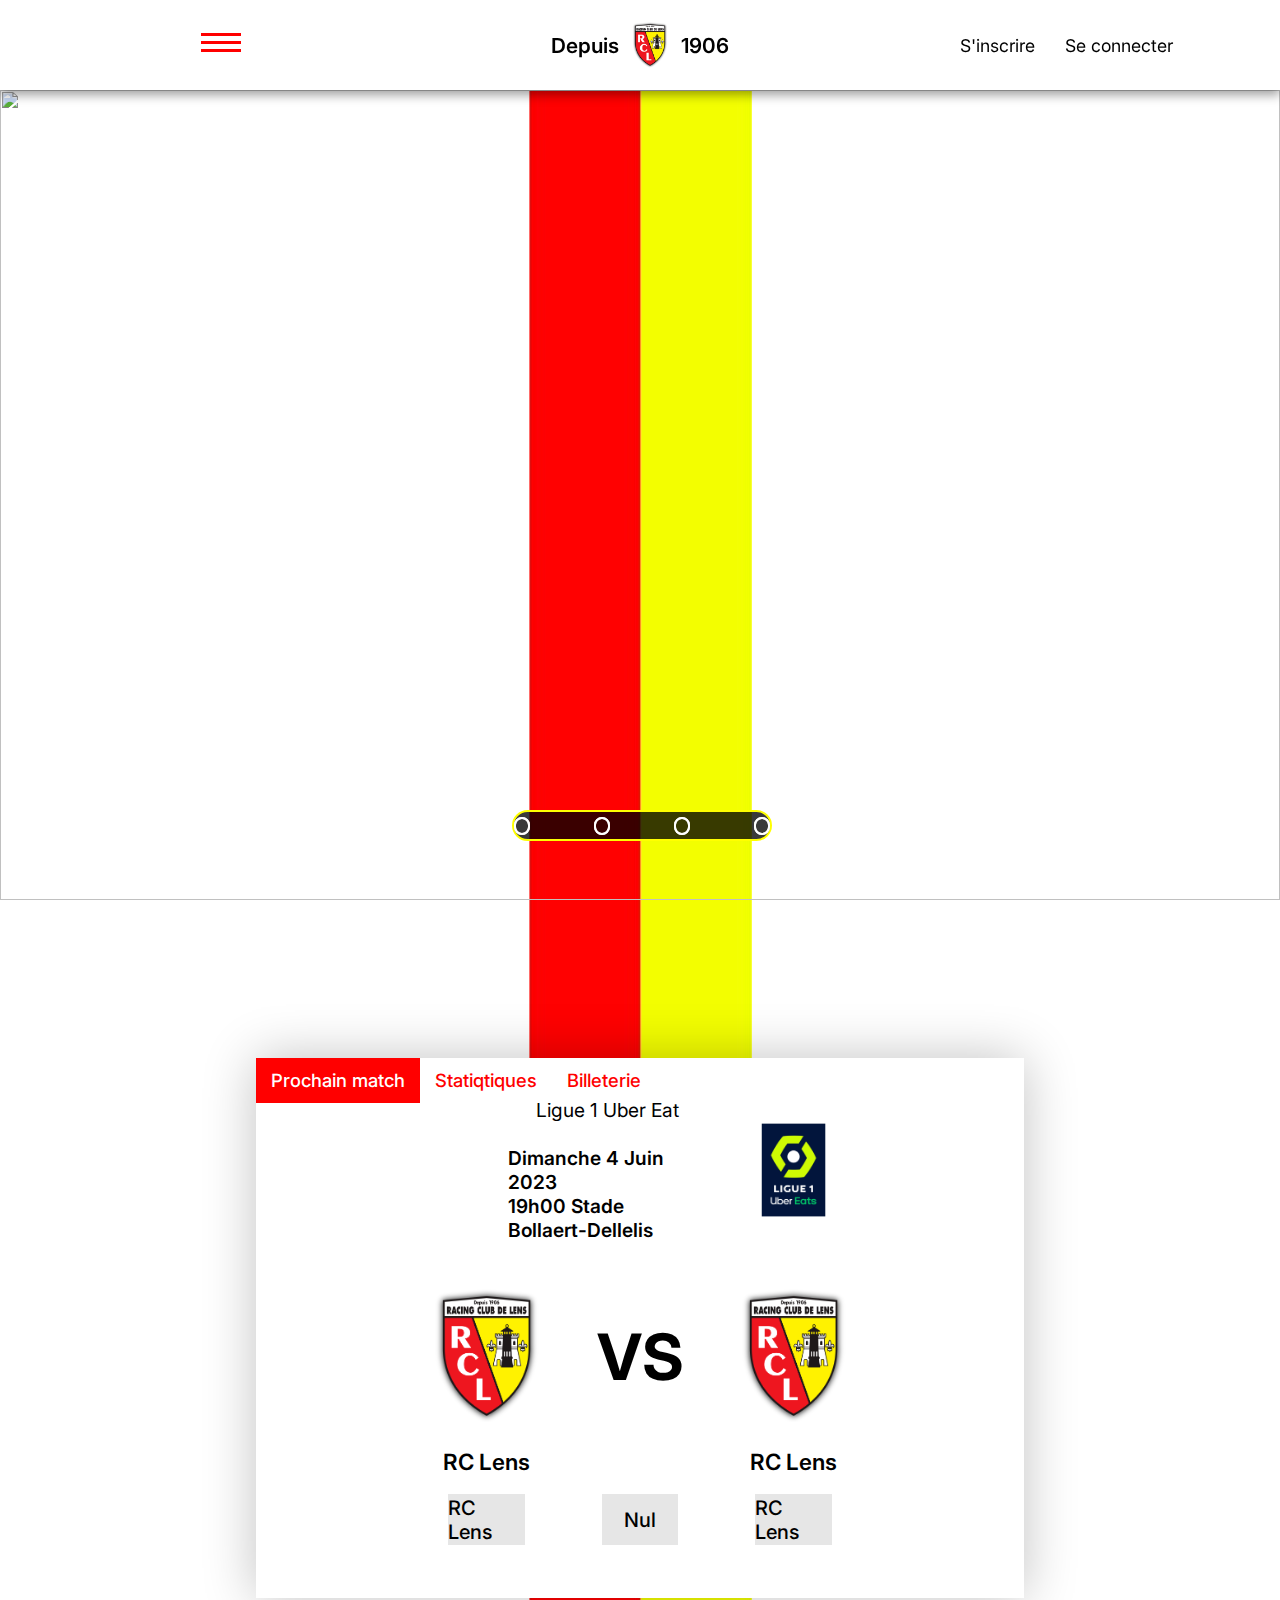
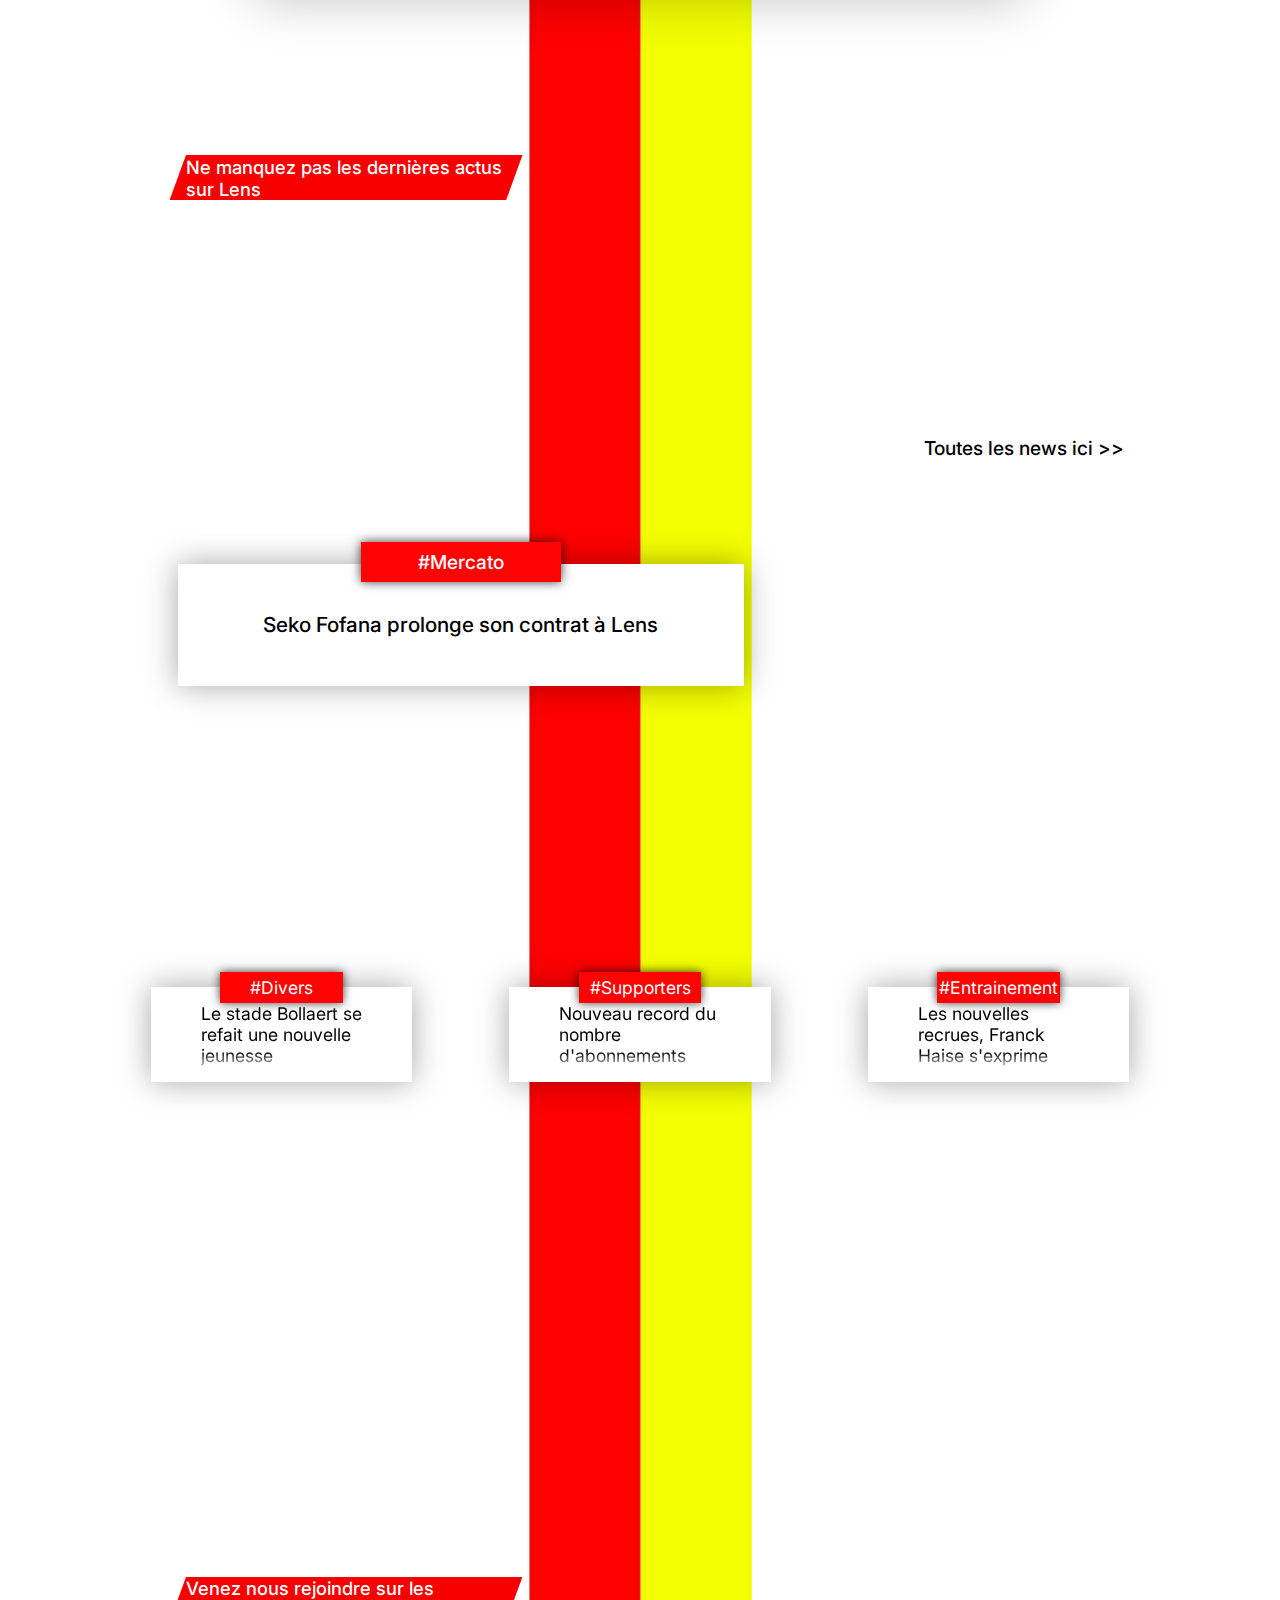
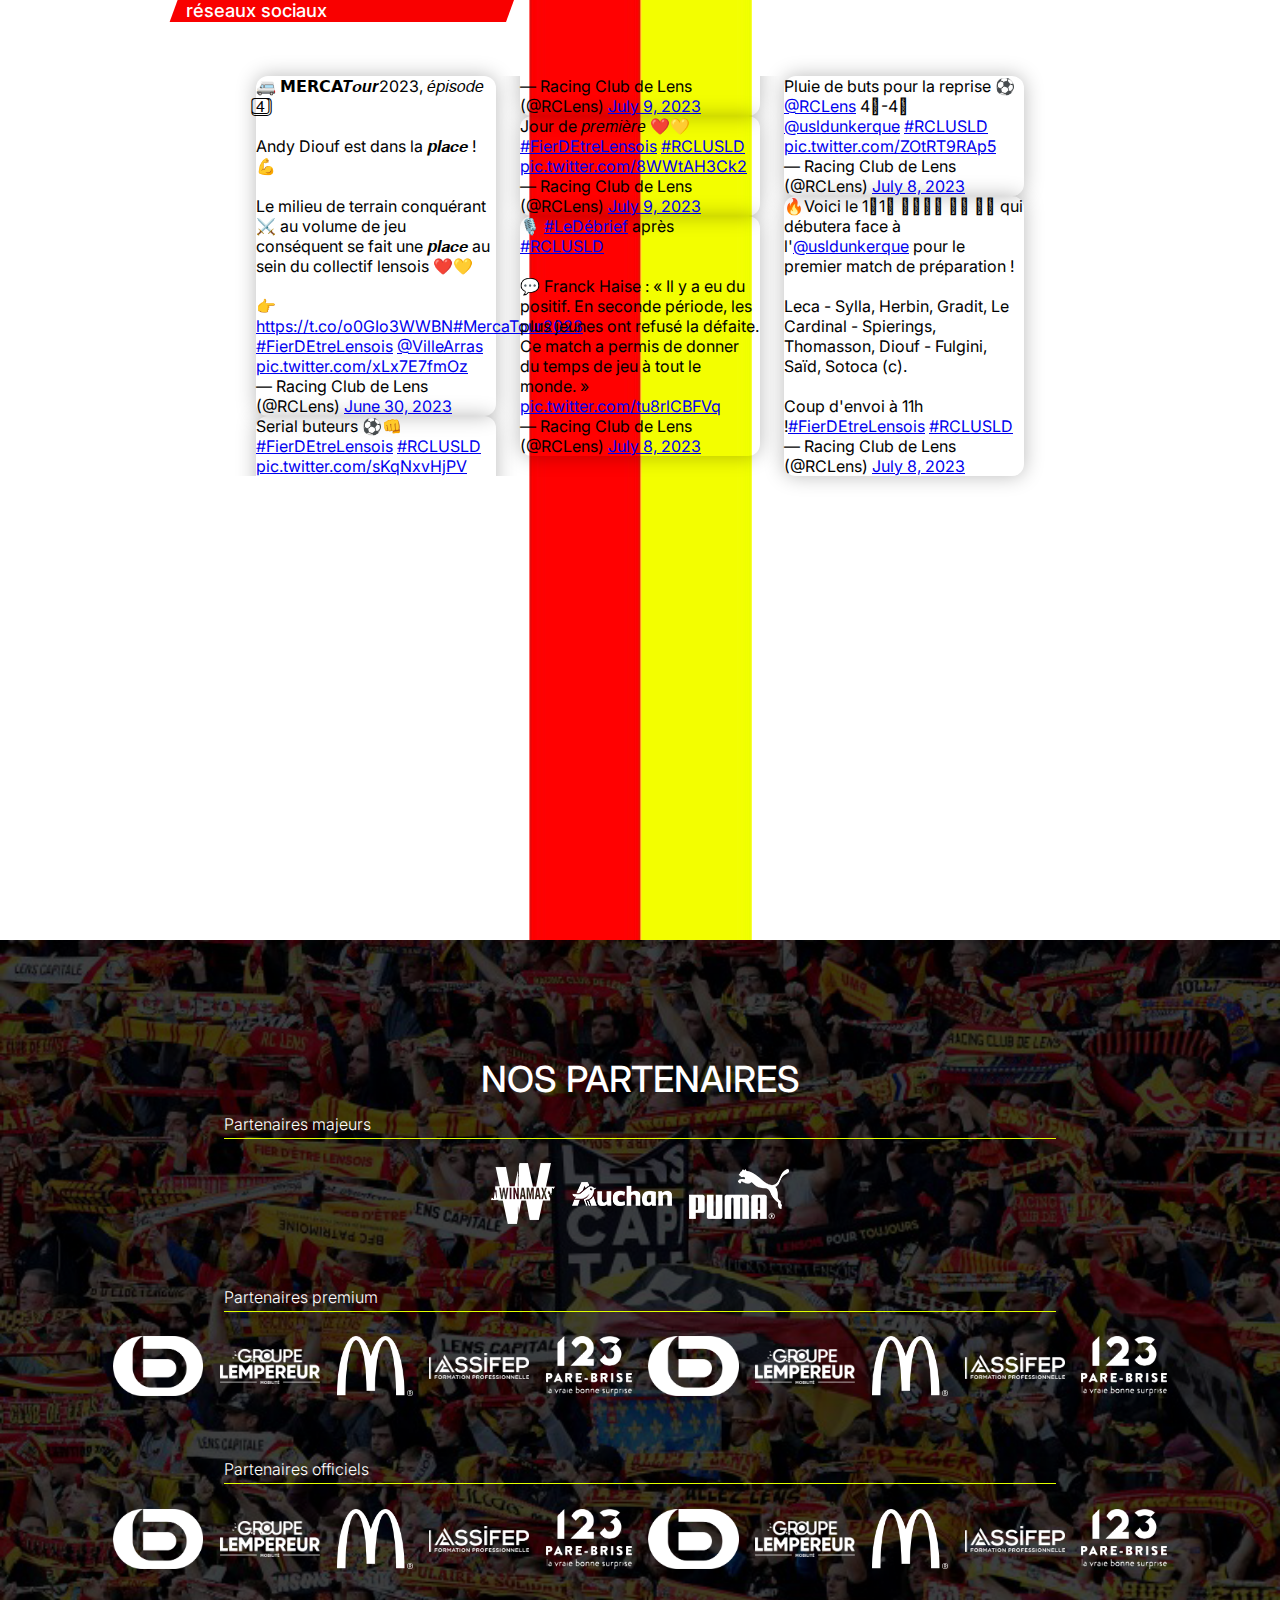
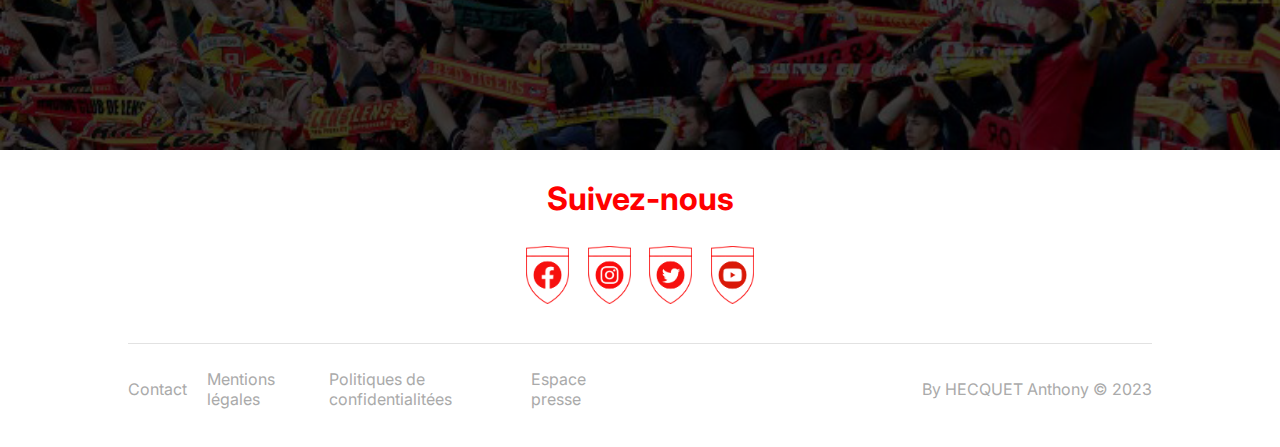
==== commit 7d1ad883: "menu burger" ====
--- a/index.html
+++ b/index.html
@@ -31,23 +31,20 @@
 
         <nav>
 
-            <div id="menu">
-                <input type=checkbox id="hamburger">
-                <label for="hamburger">
-                    <span></span>
-                    <span></span>
-                    <span></span>
-                </label>
-
-                <div id="menuDeroulant" class="drop">
-                    <ul>
-                        <li><a href="">Calendrier</a></li>
-                        <li><a href="">Classement</a></li>
-                        <li><a href="">Effectif</a></li>
-                        <li><a href="">Statistiques</a></li>
-                        <li><a href="">Actualitées</a></li>
-                    </ul>
-                </div>
+            <div id="menu-icon">
+                <span class="bar"></span>
+                <span class="bar"></span>
+                <span class="bar"></span>
+            </div>
+
+                <ul class="menu">
+                    <li><a href="">Calendrier</a></li>
+                    <li><a href="">Classement</a></li>
+                    <li><a href="">Effectif</a></li>
+                    <li><a href="">Statistiques</a></li>
+                    <li><a href="">Actualitées</a></li>
+                </ul>
+
             </div>
 
 
--- a/asset/style/style.css
+++ b/asset/style/style.css
@@ -1 +1 @@
-*{margin:0;padding:0;font-family:"Inter",sans-serif}body{height:auto;background-image:url("../img/bandes rcl.jpg");background-position:center;background-repeat:repeat-y}header,#menu,#logo{height:10vh;position:sticky;top:0;z-index:1000;background-color:#fff}header nav,#menu nav,#logo nav{display:grid;grid-template-columns:1fr 1fr 1fr;justify-items:center;align-items:center;box-shadow:0px 5px 10px 0px rgba(0,0,0,.375)}header nav #logo,#menu nav #logo,#logo nav #logo{width:50%;display:flex;justify-content:center;align-items:center;gap:10px}header nav #logo img,#menu nav #logo img,#logo nav #logo img{width:20%}header nav #logo p,#menu nav #logo p,#logo nav #logo p{width:auto;font-size:130%;font-weight:600}header nav #menu,#menu nav #menu,#logo nav #menu{width:100%;display:flex;justify-content:center;align-items:center}header nav #menu #hamburger[type=checkbox]:before,#menu nav #menu #hamburger[type=checkbox]:before,#logo nav #menu #hamburger[type=checkbox]:before{content:"";height:20px;width:100%;display:flex;flex-direction:column;justify-content:center;gap:8px;background-color:#fff;border:0px;outline:none !important;transition:.5s}header nav #menu label,#menu nav #menu label,#logo nav #menu label{display:block;background-color:rgba(0,0,0,0);width:8%;height:50px;display:flex;flex-direction:column;justify-content:center;gap:8px;position:relative;right:8%;cursor:pointer}header nav #menu label span,#menu nav #menu label span,#logo nav #menu label span{height:4px;width:100%;background-color:red;border-radius:10px}header nav #menu #hamburger:checked+label span:nth-child(1),#menu nav #menu #hamburger:checked+label span:nth-child(1),#logo nav #menu #hamburger:checked+label span:nth-child(1){transform:rotate(45deg) translate(8px, 9px);transition:.5s}header nav #menu #hamburger:checked+label span:nth-child(3),#menu nav #menu #hamburger:checked+label span:nth-child(3),#logo nav #menu #hamburger:checked+label span:nth-child(3){transform:rotate(-45deg) translate(7px, -9px);transition:.5s}header nav #menu #hamburger:checked+label span:nth-child(2),#menu nav #menu #hamburger:checked+label span:nth-child(2),#logo nav #menu #hamburger:checked+label span:nth-child(2){opacity:0;transition:.5s}header nav #menu #hamburger+label span:nth-child(1),#menu nav #menu #hamburger+label span:nth-child(1),#logo nav #menu #hamburger+label span:nth-child(1){transform:rotate(0deg);transition:.5s}header nav #menu #hamburger+label span:nth-child(3),#menu nav #menu #hamburger+label span:nth-child(3),#logo nav #menu #hamburger+label span:nth-child(3){transform:rotate(0deg);transition:.5s}header nav #menu #hamburger+label span:nth-child(2),#menu nav #menu #hamburger+label span:nth-child(2),#logo nav #menu #hamburger+label span:nth-child(2){opacity:100;transition:.5s}header nav #menu #menuDeroulant,#menu nav #menu #menuDeroulant,#logo nav #menu #menuDeroulant{width:50%;height:35vh;position:absolute;top:10vh;left:17%;z-index:900;box-shadow:0px 5px 10px 0px rgba(0,0,0,.375);background-color:#fff}header nav #menu #menuDeroulant ul,#menu nav #menu #menuDeroulant ul,#logo nav #menu #menuDeroulant ul{list-style:none;width:100%;height:35vh}header nav #menu #menuDeroulant ul li,#menu nav #menu #menuDeroulant ul li,#logo nav #menu #menuDeroulant ul li{width:100%;height:7vh;display:flex;align-items:center;justify-content:center;transition:.3s}header nav #menu #menuDeroulant ul li a,#menu nav #menu #menuDeroulant ul li a,#logo nav #menu #menuDeroulant ul li a{width:100%;height:100%;text-decoration:none;display:flex;align-items:center;justify-content:center;color:#000;transition:.3s}header nav #menu #menuDeroulant ul li a:hover,#menu nav #menu #menuDeroulant ul li a:hover,#logo nav #menu #menuDeroulant ul li a:hover{color:#eafb00;transition:.3s}header nav #menu #menuDeroulant ul li:hover,#menu nav #menu #menuDeroulant ul li:hover,#logo nav #menu #menuDeroulant ul li:hover{background-color:#000;transition:.3s}header nav #menu .drop,#menu nav #menu .drop,#logo nav #menu .drop{display:none}header nav #menu .show,#menu nav #menu .show,#logo nav #menu .show{display:block}header nav #connexion,#menu nav #connexion,#logo nav #connexion{width:100%;display:flex;justify-content:center;align-items:center;gap:30px;font-size:120%}header nav #connexion a,#menu nav #connexion a,#logo nav #connexion a{cursor:pointer;text-decoration:none;color:#000;transition:.5s}header nav #connexion a:hover,#menu nav #connexion a:hover,#logo nav #connexion a:hover{text-decoration:underline;color:red;transition:.5s}#carousel{height:90vh;width:100%;overflow:hidden}.container{width:100%;height:90vh;display:flex;position:relative}.container input{display:none}.slide{width:100%;height:90vh;transition:1s}.slide img{height:90vh;width:100vw;position:relative}.navigation_manuelle{position:absolute;width:20%;height:3vh;top:80vh;display:flex;justify-content:center;align-items:center;gap:25%;border:2px solid rgba(0,0,0,0);margin:0 40%}.bouton_manuel{border:2px solid #fff;border-radius:50px;height:14px;width:14px;cursor:pointer;transition:.3s}.bouton_manuel:hover{background:#fe0000;border:2px solid #eafb00;transition:.3s}#radio1:checked~.first{margin-left:0}#radio2:checked~.first{margin-left:-100%}#radio3:checked~.first{margin-left:-200%}#radio4:checked~.first{margin-left:-300%}.navigation_auto{position:absolute;width:20%;height:3vh;top:80vh;display:flex;justify-content:center;align-items:center;background-color:rgba(0,0,0,.772);gap:25%;border-radius:50px;border:2px solid #ff0;margin:0 40%}.navigation_auto div{border:2px solid #fff;border-radius:50px;height:14px;width:14px;cursor:pointer;transition:.3s}#radio1:checked~.navigation_auto .bouton1{background-color:#fff}#radio2:checked~.navigation_auto .bouton2{background-color:#fff}#radio3:checked~.navigation_auto .bouton3{background-color:#fff}#radio4:checked~.navigation_auto .bouton1{background-color:#fff}#prochain_match{width:100%;height:90vh;display:flex;align-items:center;justify-content:center;flex-direction:column}#prochain_match #bouton{position:relative;top:5vh;z-index:1;width:60vw;height:5vh;display:flex}#prochain_match #bouton .match{display:flex;align-items:center;justify-content:center;height:100%;padding:0 15px;font-size:115%;font-weight:500;background-color:#fff;color:red}#prochain_match #bouton .match:hover{background-color:#000;color:#ff0;cursor:pointer}#prochain_match #bouton #match{display:none}#prochain_match #bouton #match:checked+.match{background-color:red;color:#fff}#prochain_match #bouton .stats{display:flex;align-items:center;justify-content:center;height:100%;padding:0 15px;font-size:115%;font-weight:500;background-color:#fff;color:red}#prochain_match #bouton .stats:hover{background-color:#000;color:#ff0;cursor:pointer}#prochain_match #bouton #stats{display:none}#prochain_match #bouton #stats:checked+.stats{background-color:red;color:#fff}#prochain_match #bouton .billeterie{padding:15px 15px;display:flex;align-items:center;justify-content:center;background-color:#fff;font-size:115%;font-weight:500;text-decoration:none;color:red;border:none}#prochain_match #bouton .billeterie:hover{background-color:#000;color:#ff0}#rencontre{width:60vw;height:60vh;background-color:#fff;box-shadow:0px 0px 50px 0px rgba(0,0,0,.245)}#rencontre .espace{height:5vh}.info_horaire{width:100%;height:25%;display:flex;justify-content:center;align-items:center}.info_horaire img{height:70%}.date{width:40%;height:100%;font-size:120%;display:flex;align-items:center;justify-content:center;flex-direction:column}.date span{display:flex;justify-content:center;width:65%;height:auto;font-weight:600}#equipe{width:100%;height:65%;display:flex;justify-content:center;align-items:center;flex-direction:column}#logo_equipe{width:100%;height:50%;display:flex;justify-content:center;align-items:center}.logo_equipe{width:20%;height:100%;display:flex;justify-content:center;align-items:center;font-size:400%;font-weight:700}.logo_equipe img{width:80%}#nom_equipe{width:100%;height:10%;display:flex;justify-content:center;gap:20%;margin-bottom:2%}.nom_equipe{width:20%;height:100%;display:flex;justify-content:center;align-items:center;font-size:140%;font-weight:600}#pari_equipe{width:100%;height:18%;display:flex;justify-content:center;gap:10%}.pari_equipe{width:10%;height:80%;display:flex;justify-content:center;align-items:center;font-size:125%;font-weight:500;text-decoration:none;color:#000;background-color:rgba(224,224,224,.802)}#stats_rencontre{display:none;width:60vw;height:60vh;background-color:#fff;box-shadow:0px 0px 50px 0px rgba(0,0,0,.245)}#stats_rencontre .espace{height:5vh}#stats_rencontre .stats_rencontre{display:flex;justify-content:center;width:60vw;height:60vh}#stats_rencontre .stats_rencontre .equipe_dom,#stats_rencontre .stats_rencontre .equipe_ext{height:55vh;width:15%;display:flex;justify-content:center;align-items:center;flex-direction:column;font-size:110%;font-weight:600}#stats_rencontre .stats_rencontre .equipe_dom p,#stats_rencontre .stats_rencontre .equipe_ext p{font-size:120%}#stats_rencontre .stats_rencontre .equipe_dom img,#stats_rencontre .stats_rencontre .equipe_ext img{height:40%}#stats_rencontre .stats_rencontre .barre_statistiques{height:55vh;width:60%;display:flex;justify-content:center;align-items:center;flex-direction:column}#stats_rencontre .stats_rencontre .barre_statistiques .barre_stat{height:10vh;width:85%;display:flex;justify-content:center;align-items:center;flex-direction:column;transform:skew(-15deg, 0deg)}#stats_rencontre .stats_rencontre .barre_statistiques .barre_stat p{font-size:110%;font-weight:500;color:#000;text-align:center;transform:skew(15deg, 0deg);margin-bottom:1%}#stats_rencontre .stats_rencontre .barre_statistiques .barre_stat .progress_barre1,#stats_rencontre .stats_rencontre .barre_statistiques .barre_stat .progress_barre2,#stats_rencontre .stats_rencontre .barre_statistiques .barre_stat .progress_barre3,#stats_rencontre .stats_rencontre .barre_statistiques .barre_stat .progress_barre4,#stats_rencontre .stats_rencontre .barre_statistiques .barre_stat .progress_barre5{width:100%;height:40%;background-color:#ff0;overflow:hidden}#stats_rencontre .stats_rencontre .barre_statistiques .barre_stat .progress_barre1 .progress1,#stats_rencontre .stats_rencontre .barre_statistiques .barre_stat .progress_barre1 .progress2,#stats_rencontre .stats_rencontre .barre_statistiques .barre_stat .progress_barre1 .progress3,#stats_rencontre .stats_rencontre .barre_statistiques .barre_stat .progress_barre1 .progress4,#stats_rencontre .stats_rencontre .barre_statistiques .barre_stat .progress_barre1 .progress5,#stats_rencontre .stats_rencontre .barre_statistiques .barre_stat .progress_barre2 .progress1,#stats_rencontre .stats_rencontre .barre_statistiques .barre_stat .progress_barre2 .progress2,#stats_rencontre .stats_rencontre .barre_statistiques .barre_stat .progress_barre2 .progress3,#stats_rencontre .stats_rencontre .barre_statistiques .barre_stat .progress_barre2 .progress4,#stats_rencontre .stats_rencontre .barre_statistiques .barre_stat .progress_barre2 .progress5,#stats_rencontre .stats_rencontre .barre_statistiques .barre_stat .progress_barre3 .progress1,#stats_rencontre .stats_rencontre .barre_statistiques .barre_stat .progress_barre3 .progress2,#stats_rencontre .stats_rencontre .barre_statistiques .barre_stat .progress_barre3 .progress3,#stats_rencontre .stats_rencontre .barre_statistiques .barre_stat .progress_barre3 .progress4,#stats_rencontre .stats_rencontre .barre_statistiques .barre_stat .progress_barre3 .progress5,#stats_rencontre .stats_rencontre .barre_statistiques .barre_stat .progress_barre4 .progress1,#stats_rencontre .stats_rencontre .barre_statistiques .barre_stat .progress_barre4 .progress2,#stats_rencontre .stats_rencontre .barre_statistiques .barre_stat .progress_barre4 .progress3,#stats_rencontre .stats_rencontre .barre_statistiques .barre_stat .progress_barre4 .progress4,#stats_rencontre .stats_rencontre .barre_statistiques .barre_stat .progress_barre4 .progress5,#stats_rencontre .stats_rencontre .barre_statistiques .barre_stat .progress_barre5 .progress1,#stats_rencontre .stats_rencontre .barre_statistiques .barre_stat .progress_barre5 .progress2,#stats_rencontre .stats_rencontre .barre_statistiques .barre_stat .progress_barre5 .progress3,#stats_rencontre .stats_rencontre .barre_statistiques .barre_stat .progress_barre5 .progress4,#stats_rencontre .stats_rencontre .barre_statistiques .barre_stat .progress_barre5 .progress5{width:0;height:100%;background-color:red;transition:width 1s ease-out}#articles{width:100%;height:110vh;gap:5vh;display:flex;align-items:center;justify-content:center;flex-direction:column;margin-bottom:4%}.actu{width:25%;height:5vh;position:relative;right:23%;display:flex;align-items:center;justify-content:center;background-color:#f90000;overflow:visible;z-index:1;font-size:115%;font-weight:500;color:#fff}.actu:after{content:"";width:100%;height:101%;position:absolute;background:inherit;z-index:-1;top:0;transform-origin:left bottom;transform:skewX(-20deg)}.actu:before{content:"";width:100%;height:101%;position:absolute;background:inherit;z-index:-1;top:0;transform-origin:right top;transform:skewX(-20deg)}.ligne_un{width:80%;height:45vh;display:flex;align-items:center;justify-content:center;gap:10%;margin-bottom:5vh}.article_ligne_un{width:65%;height:45vh;display:flex;align-items:center;justify-content:center;flex-direction:column;gap:10px;transform:scale(1);transition:.5s;background-image:url("../img/prolong_fofana.jpg");background-size:cover}.article_ligne_un a{position:absolute;width:100%;height:100%}.article_ligne_un:hover{transform:scale(1.05);transition:.5s}.titre_article_un{width:85%;height:30%;display:flex;align-items:center;justify-content:center;background-color:#fff;position:relative;z-index:1;top:50%;box-shadow:0px 0px 30px 0px rgba(0,0,0,.35)}.titre_article_un a{width:100%;height:100%;display:flex;align-items:center;justify-content:center;margin:0px 50px 0px 50px;text-decoration:none;color:#000;font-size:130%;font-weight:500}.categorie_article_un{width:30%;height:10%;display:flex;align-items:center;justify-content:center;background-color:#ff0303;position:relative;z-index:2;top:12%;box-shadow:0px 0px 10px 0px rgba(0,0,0,.75)}.categorie_article_un a{width:100%;height:100%;display:flex;align-items:center;justify-content:center;margin:0px 50px 0px 50px;text-decoration:none;color:#fff;font-size:120%;font-weight:500}.news{width:25%;height:45vh;display:flex;align-items:center;justify-content:center}.news a{text-decoration:none;color:#000;font-size:120%;font-weight:500;transform:scale(1);transition:.5s}.news a:hover{text-decoration:none;color:#f90000;font-size:120%;font-weight:500;transform:scale(1.1);transition:.5s}.news a::after{content:" >>"}.ligne_deux{width:80%;height:35vh;display:flex;align-items:center;justify-content:center;gap:5%}.article_ligne_deux{width:30%;height:35vh;display:flex;align-items:center;justify-content:center;flex-direction:column;gap:10px;transform:scale(1);transition:.5s;background-image:url("../img/stade_bollaert.jpg");background-size:cover}.article_ligne_deux>a,.article_ligne_trois>a,.article_ligne_quatre>a{position:absolute;width:100%;height:100%}.article_ligne_deux:hover{transform:scale(1.05);transition:.5s}.article_ligne_trois{width:30%;height:35vh;display:flex;align-items:center;justify-content:center;flex-direction:column;gap:10px;transform:scale(1);transition:.5s;background-image:url("../img/supp_lens.jpg");background-size:cover}.article_ligne_trois:hover{transform:scale(1.05);transition:.5s}.article_ligne_quatre{width:30%;height:35vh;display:flex;align-items:center;justify-content:center;flex-direction:column;gap:10px;transform:scale(1);transition:.5s;background-image:url("../img/conf_presse.jpg");background-size:cover}.article_ligne_quatre:hover{transform:scale(1.05);transition:.5s}.titre_article_deux{width:85%;height:30%;display:flex;align-items:center;justify-content:center;background-color:#fff;position:relative;z-index:1;top:50%;box-shadow:0px 0px 30px 0px rgba(0,0,0,.35)}.titre_article_deux a{width:100%;height:100%;display:flex;align-items:center;justify-content:center;margin:0px 50px 0px 50px;mask-image:linear-gradient(0deg, transparent 40px, rgb(0, 0, 0) 150px);-webkit-mask-image:linear-gradient(0deg, transparent 10px, rgb(0, 0, 0) 30px);text-decoration:none;color:#000;font-size:110%;font-weight:400}.categorie_article_deux{width:40%;height:10%;display:flex;align-items:center;justify-content:center;background-color:#ff0303;position:relative;z-index:2;top:12%;box-shadow:0px 0px 10px 0px rgba(0,0,0,.75)}.categorie_article_deux a{width:100%;height:100%;display:flex;align-items:center;justify-content:center;margin:0px 50px 0px 50px;text-decoration:none;color:#fff;font-size:110%;font-weight:400}#twitter{height:150vh;display:flex;justify-content:center;align-items:center;flex-direction:column;margin-bottom:3%}.reseaux{width:25%;height:5vh;margin-bottom:6vh;position:relative;right:23%;display:flex;align-items:center;justify-content:center;background-color:#f90000;overflow:visible;z-index:1;font-size:115%;font-weight:500;color:#fff}.reseaux:after{content:"";width:100%;height:100%;position:absolute;background:inherit;z-index:-1;top:0;transform-origin:left bottom;transform:skewX(-20deg)}.reseaux:before{content:"";width:100%;height:100%;position:absolute;background:inherit;z-index:-1;top:0;transform-origin:right top;transform:skewX(-20deg)}.grid-container{-moz-columns:3 200px;columns:3 200px;-moz-column-gap:1.5rem;column-gap:1.5rem;width:60%}.twitter-tweet{border-radius:12px;box-shadow:0px 0px 20px 0px rgba(0,0,0,.275);margin-top:0 !important}#sponsors{height:90vh;width:100%;background-image:url("../img/supp_lens_noir.png");background-repeat:no-repeat;background-size:cover;display:flex;align-items:center;justify-content:center}#sponsors .partenaires{height:90%;width:100%;display:flex;align-items:center;justify-content:center;flex-direction:column}#sponsors .partenaires h3{color:#fff;display:flex;justify-content:center;width:30%;font-size:225%;font-weight:500;margin-bottom:1%}#sponsors .partenaires p{width:65%;color:#fff;font-size:100%;font-weight:300;display:flex;justify-content:flex-start;margin-bottom:4px}#sponsors .partenaires .majeurs{height:15%;width:65%;-moz-columns:3 300px;columns:3 300px;-moz-column-gap:2%;column-gap:2%;display:flex;justify-content:center;align-items:center;border-top:#e1ff00 1px solid;margin-bottom:3%}#sponsors .partenaires .majeurs img{max-height:55%;max-width:100px}#sponsors .partenaires .premium{height:15%;width:65%;-moz-columns:3 300px;columns:3 300px;-moz-column-gap:2%;column-gap:2%;display:flex;justify-content:center;align-items:center;border-top:#e1ff00 1px solid;margin-bottom:3%}#sponsors .partenaires .premium img{max-height:55%;max-width:100px}#sponsors .partenaires .officiels{height:15%;width:65%;-moz-columns:3 300px;columns:3 300px;-moz-column-gap:2%;column-gap:2%;display:flex;justify-content:center;align-items:center;border-top:#e1ff00 1px solid;margin-bottom:3%}#sponsors .partenaires .officiels img{max-height:55%;max-width:100px}+*{margin:0;padding:0;font-family:"Inter",sans-serif}body{height:auto;background-image:url("../img/bandes rcl.jpg");background-position:center;background-repeat:repeat-y}header{height:10vh;position:sticky;top:0;z-index:100;background-color:#fff}header nav{display:grid;grid-template-columns:1fr 1fr 1fr;justify-items:center;align-items:center;background-color:#fff;box-shadow:0px 5px 10px 0px rgba(0,0,0,.375)}header nav #logo{height:10vh;width:50%;display:flex;justify-content:center;align-items:center;gap:10px}header nav #logo img{width:20%}header nav #logo p{width:auto;font-size:130%;font-weight:600}header nav #menu-icon{display:block;cursor:pointer}header nav #menu-icon .bar{position:relative;left:20%;display:block;width:40px;height:3px;background-color:red;margin-bottom:5px;transition:transform .3s ease-in-out}header nav #menu-icon.open .bar:nth-child(1){transform:rotate(45deg) translate(5px, 6px)}header nav #menu-icon.open .bar:nth-child(2){opacity:0}header nav #menu-icon.open .bar:nth-child(3){transform:rotate(-45deg) translate(5px, -6px)}header nav .menu{display:none;flex-direction:column;background-color:#fff;box-shadow:0px 5px 10px 0px rgba(0,0,0,.375);height:25vh;width:12%;position:absolute;z-index:-1;top:10vh;left:11%}header nav .menu li{height:5vh;width:100%;list-style:none}header nav .menu li a{height:5vh;width:100%;display:flex;align-items:center;justify-content:center;text-decoration:none;color:#000;font-size:110%;transition:.3s}header nav .menu li a:hover{color:#ff0;background-color:#000;transition:.3s}header nav .menu.open{display:flex}header nav #connexion{width:100%;display:flex;justify-content:center;align-items:center;gap:30px;font-size:110%}header nav #connexion a{cursor:pointer;text-decoration:none;color:#000;transition:.5s}header nav #connexion a:hover{text-decoration:underline;color:red;transition:.5s}#carousel{height:90vh;width:100%;overflow:hidden}.container{width:100%;height:90vh;display:flex;position:relative}.container input{display:none}.slide{width:100%;height:90vh;transition:1s}.slide img{height:90vh;width:100vw;position:relative}.navigation_manuelle{position:absolute;width:20%;height:3vh;top:80vh;display:flex;justify-content:center;align-items:center;gap:25%;border:2px solid rgba(0,0,0,0);margin:0 40%}.bouton_manuel{border:2px solid #fff;border-radius:50px;height:14px;width:14px;cursor:pointer;transition:.3s}.bouton_manuel:hover{background:#fe0000;border:2px solid #eafb00;transition:.3s}#radio1:checked~.first{margin-left:0}#radio2:checked~.first{margin-left:-100%}#radio3:checked~.first{margin-left:-200%}#radio4:checked~.first{margin-left:-300%}.navigation_auto{position:absolute;width:20%;height:3vh;top:80vh;display:flex;justify-content:center;align-items:center;background-color:rgba(0,0,0,.772);gap:25%;border-radius:50px;border:2px solid #ff0;margin:0 40%}.navigation_auto div{border:2px solid #fff;border-radius:50px;height:14px;width:14px;cursor:pointer;transition:.3s}#radio1:checked~.navigation_auto .bouton1{background-color:#fff}#radio2:checked~.navigation_auto .bouton2{background-color:#fff}#radio3:checked~.navigation_auto .bouton3{background-color:#fff}#radio4:checked~.navigation_auto .bouton1{background-color:#fff}#prochain_match{width:100%;height:90vh;display:flex;align-items:center;justify-content:center;flex-direction:column}#prochain_match #bouton{position:relative;top:5vh;z-index:1;width:60vw;height:5vh;display:flex}#prochain_match #bouton .match{display:flex;align-items:center;justify-content:center;height:100%;padding:0 15px;font-size:115%;font-weight:500;background-color:#fff;color:red}#prochain_match #bouton .match:hover{background-color:#000;color:#ff0;cursor:pointer}#prochain_match #bouton #match{display:none}#prochain_match #bouton #match:checked+.match{background-color:red;color:#fff}#prochain_match #bouton .stats{display:flex;align-items:center;justify-content:center;height:100%;padding:0 15px;font-size:115%;font-weight:500;background-color:#fff;color:red}#prochain_match #bouton .stats:hover{background-color:#000;color:#ff0;cursor:pointer}#prochain_match #bouton #stats{display:none}#prochain_match #bouton #stats:checked+.stats{background-color:red;color:#fff}#prochain_match #bouton .billeterie{padding:15px 15px;display:flex;align-items:center;justify-content:center;background-color:#fff;font-size:115%;font-weight:500;text-decoration:none;color:red;border:none}#prochain_match #bouton .billeterie:hover{background-color:#000;color:#ff0}#rencontre{width:60vw;height:60vh;background-color:#fff;box-shadow:0px 0px 50px 0px rgba(0,0,0,.245)}#rencontre .espace{height:5vh}.info_horaire{width:100%;height:25%;display:flex;justify-content:center;align-items:center}.info_horaire img{height:70%}.date{width:40%;height:100%;font-size:120%;display:flex;align-items:center;justify-content:center;flex-direction:column}.date span{display:flex;justify-content:center;width:65%;height:auto;font-weight:600}#equipe{width:100%;height:65%;display:flex;justify-content:center;align-items:center;flex-direction:column}#logo_equipe{width:100%;height:50%;display:flex;justify-content:center;align-items:center}.logo_equipe{width:20%;height:100%;display:flex;justify-content:center;align-items:center;font-size:400%;font-weight:700}.logo_equipe img{width:80%}#nom_equipe{width:100%;height:10%;display:flex;justify-content:center;gap:20%;margin-bottom:2%}.nom_equipe{width:20%;height:100%;display:flex;justify-content:center;align-items:center;font-size:140%;font-weight:600}#pari_equipe{width:100%;height:18%;display:flex;justify-content:center;gap:10%}.pari_equipe{width:10%;height:80%;display:flex;justify-content:center;align-items:center;font-size:125%;font-weight:500;text-decoration:none;color:#000;background-color:rgba(224,224,224,.802)}#stats_rencontre{display:none;width:60vw;height:60vh;background-color:#fff;box-shadow:0px 0px 50px 0px rgba(0,0,0,.245)}#stats_rencontre .espace{height:5vh}#stats_rencontre .stats_rencontre{display:flex;justify-content:center;width:60vw;height:60vh}#stats_rencontre .stats_rencontre .equipe_dom,#stats_rencontre .stats_rencontre .equipe_ext{height:55vh;width:15%;display:flex;justify-content:center;align-items:center;flex-direction:column;font-size:110%;font-weight:600}#stats_rencontre .stats_rencontre .equipe_dom p,#stats_rencontre .stats_rencontre .equipe_ext p{font-size:120%}#stats_rencontre .stats_rencontre .equipe_dom img,#stats_rencontre .stats_rencontre .equipe_ext img{height:40%}#stats_rencontre .stats_rencontre .barre_statistiques{height:55vh;width:60%;display:flex;justify-content:center;align-items:center;flex-direction:column}#stats_rencontre .stats_rencontre .barre_statistiques .barre_stat{height:10vh;width:85%;display:flex;justify-content:center;align-items:center;flex-direction:column;transform:skew(-15deg, 0deg)}#stats_rencontre .stats_rencontre .barre_statistiques .barre_stat p{font-size:110%;font-weight:500;color:#000;text-align:center;transform:skew(15deg, 0deg);margin-bottom:1%}#stats_rencontre .stats_rencontre .barre_statistiques .barre_stat .progress_barre1,#stats_rencontre .stats_rencontre .barre_statistiques .barre_stat .progress_barre2,#stats_rencontre .stats_rencontre .barre_statistiques .barre_stat .progress_barre3,#stats_rencontre .stats_rencontre .barre_statistiques .barre_stat .progress_barre4,#stats_rencontre .stats_rencontre .barre_statistiques .barre_stat .progress_barre5{width:100%;height:40%;background-color:#ff0;overflow:hidden}#stats_rencontre .stats_rencontre .barre_statistiques .barre_stat .progress_barre1 .progress1,#stats_rencontre .stats_rencontre .barre_statistiques .barre_stat .progress_barre1 .progress2,#stats_rencontre .stats_rencontre .barre_statistiques .barre_stat .progress_barre1 .progress3,#stats_rencontre .stats_rencontre .barre_statistiques .barre_stat .progress_barre1 .progress4,#stats_rencontre .stats_rencontre .barre_statistiques .barre_stat .progress_barre1 .progress5,#stats_rencontre .stats_rencontre .barre_statistiques .barre_stat .progress_barre2 .progress1,#stats_rencontre .stats_rencontre .barre_statistiques .barre_stat .progress_barre2 .progress2,#stats_rencontre .stats_rencontre .barre_statistiques .barre_stat .progress_barre2 .progress3,#stats_rencontre .stats_rencontre .barre_statistiques .barre_stat .progress_barre2 .progress4,#stats_rencontre .stats_rencontre .barre_statistiques .barre_stat .progress_barre2 .progress5,#stats_rencontre .stats_rencontre .barre_statistiques .barre_stat .progress_barre3 .progress1,#stats_rencontre .stats_rencontre .barre_statistiques .barre_stat .progress_barre3 .progress2,#stats_rencontre .stats_rencontre .barre_statistiques .barre_stat .progress_barre3 .progress3,#stats_rencontre .stats_rencontre .barre_statistiques .barre_stat .progress_barre3 .progress4,#stats_rencontre .stats_rencontre .barre_statistiques .barre_stat .progress_barre3 .progress5,#stats_rencontre .stats_rencontre .barre_statistiques .barre_stat .progress_barre4 .progress1,#stats_rencontre .stats_rencontre .barre_statistiques .barre_stat .progress_barre4 .progress2,#stats_rencontre .stats_rencontre .barre_statistiques .barre_stat .progress_barre4 .progress3,#stats_rencontre .stats_rencontre .barre_statistiques .barre_stat .progress_barre4 .progress4,#stats_rencontre .stats_rencontre .barre_statistiques .barre_stat .progress_barre4 .progress5,#stats_rencontre .stats_rencontre .barre_statistiques .barre_stat .progress_barre5 .progress1,#stats_rencontre .stats_rencontre .barre_statistiques .barre_stat .progress_barre5 .progress2,#stats_rencontre .stats_rencontre .barre_statistiques .barre_stat .progress_barre5 .progress3,#stats_rencontre .stats_rencontre .barre_statistiques .barre_stat .progress_barre5 .progress4,#stats_rencontre .stats_rencontre .barre_statistiques .barre_stat .progress_barre5 .progress5{width:0;height:100%;background-color:red;transition:width 1s ease-out}#articles{width:100%;height:110vh;gap:5vh;display:flex;align-items:center;justify-content:center;flex-direction:column;margin-bottom:4%}.actu{width:25%;height:5vh;position:relative;right:23%;display:flex;align-items:center;justify-content:center;background-color:#f90000;overflow:visible;z-index:1;font-size:115%;font-weight:500;color:#fff}.actu:after{content:"";width:100%;height:101%;position:absolute;background:inherit;z-index:-1;top:0;transform-origin:left bottom;transform:skewX(-20deg)}.actu:before{content:"";width:100%;height:101%;position:absolute;background:inherit;z-index:-1;top:0;transform-origin:right top;transform:skewX(-20deg)}.ligne_un{width:80%;height:45vh;display:flex;align-items:center;justify-content:center;gap:10%;margin-bottom:5vh}.article_ligne_un{width:65%;height:45vh;display:flex;align-items:center;justify-content:center;flex-direction:column;gap:10px;transform:scale(1);transition:.5s;background-image:url("../img/prolong_fofana.jpg");background-size:cover}.article_ligne_un a{position:absolute;width:100%;height:100%}.article_ligne_un:hover{transform:scale(1.05);transition:.5s}.titre_article_un{width:85%;height:30%;display:flex;align-items:center;justify-content:center;background-color:#fff;position:relative;z-index:1;top:50%;box-shadow:0px 0px 30px 0px rgba(0,0,0,.35)}.titre_article_un a{width:100%;height:100%;display:flex;align-items:center;justify-content:center;margin:0px 50px 0px 50px;text-decoration:none;color:#000;font-size:130%;font-weight:500}.categorie_article_un{width:30%;height:10%;display:flex;align-items:center;justify-content:center;background-color:#ff0303;position:relative;z-index:2;top:12%;box-shadow:0px 0px 10px 0px rgba(0,0,0,.75)}.categorie_article_un a{width:100%;height:100%;display:flex;align-items:center;justify-content:center;margin:0px 50px 0px 50px;text-decoration:none;color:#fff;font-size:120%;font-weight:500}.news{width:25%;height:45vh;display:flex;align-items:center;justify-content:center}.news a{text-decoration:none;color:#000;font-size:120%;font-weight:500;transform:scale(1);transition:.5s}.news a:hover{text-decoration:none;color:#f90000;font-size:120%;font-weight:500;transform:scale(1.1);transition:.5s}.news a::after{content:" >>"}.ligne_deux{width:80%;height:35vh;display:flex;align-items:center;justify-content:center;gap:5%}.article_ligne_deux{width:30%;height:35vh;display:flex;align-items:center;justify-content:center;flex-direction:column;gap:10px;transform:scale(1);transition:.5s;background-image:url("../img/stade_bollaert.jpg");background-size:cover}.article_ligne_deux>a,.article_ligne_trois>a,.article_ligne_quatre>a{position:absolute;width:100%;height:100%}.article_ligne_deux:hover{transform:scale(1.05);transition:.5s}.article_ligne_trois{width:30%;height:35vh;display:flex;align-items:center;justify-content:center;flex-direction:column;gap:10px;transform:scale(1);transition:.5s;background-image:url("../img/supp_lens.jpg");background-size:cover}.article_ligne_trois:hover{transform:scale(1.05);transition:.5s}.article_ligne_quatre{width:30%;height:35vh;display:flex;align-items:center;justify-content:center;flex-direction:column;gap:10px;transform:scale(1);transition:.5s;background-image:url("../img/conf_presse.jpg");background-size:cover}.article_ligne_quatre:hover{transform:scale(1.05);transition:.5s}.titre_article_deux{width:85%;height:30%;display:flex;align-items:center;justify-content:center;background-color:#fff;position:relative;z-index:1;top:50%;box-shadow:0px 0px 30px 0px rgba(0,0,0,.35)}.titre_article_deux a{width:100%;height:100%;display:flex;align-items:center;justify-content:center;margin:0px 50px 0px 50px;mask-image:linear-gradient(0deg, transparent 40px, rgb(0, 0, 0) 150px);-webkit-mask-image:linear-gradient(0deg, transparent 10px, rgb(0, 0, 0) 30px);text-decoration:none;color:#000;font-size:110%;font-weight:400}.categorie_article_deux{width:40%;height:10%;display:flex;align-items:center;justify-content:center;background-color:#ff0303;position:relative;z-index:2;top:12%;box-shadow:0px 0px 10px 0px rgba(0,0,0,.75)}.categorie_article_deux a{width:100%;height:100%;display:flex;align-items:center;justify-content:center;margin:0px 50px 0px 50px;text-decoration:none;color:#fff;font-size:110%;font-weight:400}#twitter{height:150vh;display:flex;justify-content:center;align-items:center;flex-direction:column;margin-bottom:3%}.reseaux{width:25%;height:5vh;margin-bottom:6vh;position:relative;right:23%;display:flex;align-items:center;justify-content:center;background-color:#f90000;overflow:visible;z-index:1;font-size:115%;font-weight:500;color:#fff}.reseaux:after{content:"";width:100%;height:100%;position:absolute;background:inherit;z-index:-1;top:0;transform-origin:left bottom;transform:skewX(-20deg)}.reseaux:before{content:"";width:100%;height:100%;position:absolute;background:inherit;z-index:-1;top:0;transform-origin:right top;transform:skewX(-20deg)}.grid-container{-moz-columns:3 200px;columns:3 200px;-moz-column-gap:1.5rem;column-gap:1.5rem;width:60%}.twitter-tweet{border-radius:12px;box-shadow:0px 0px 20px 0px rgba(0,0,0,.275);margin-top:0 !important}#sponsors{height:90vh;width:100%;background-image:url("../img/supp_lens_noir.png");background-repeat:no-repeat;background-size:cover;display:flex;align-items:center;justify-content:center}#sponsors .partenaires{height:90%;width:100%;display:flex;align-items:center;justify-content:center;flex-direction:column}#sponsors .partenaires h3{color:#fff;display:flex;justify-content:center;width:30%;font-size:225%;font-weight:500;margin-bottom:1%}#sponsors .partenaires p{width:65%;color:#fff;font-size:100%;font-weight:300;display:flex;justify-content:flex-start;margin-bottom:4px}#sponsors .partenaires .majeurs{height:15%;width:65%;-moz-columns:3 300px;columns:3 300px;-moz-column-gap:2%;column-gap:2%;display:flex;justify-content:center;align-items:center;border-top:#e1ff00 1px solid;margin-bottom:3%}#sponsors .partenaires .majeurs img{max-height:55%;max-width:100px}#sponsors .partenaires .premium{height:15%;width:65%;-moz-columns:3 300px;columns:3 300px;-moz-column-gap:2%;column-gap:2%;display:flex;justify-content:center;align-items:center;border-top:#e1ff00 1px solid;margin-bottom:3%}#sponsors .partenaires .premium img{max-height:55%;max-width:100px}#sponsors .partenaires .officiels{height:15%;width:65%;-moz-columns:3 300px;columns:3 300px;-moz-column-gap:2%;column-gap:2%;display:flex;justify-content:center;align-items:center;border-top:#e1ff00 1px solid;margin-bottom:3%}#sponsors .partenaires .officiels img{max-height:55%;max-width:100px}footer{width:100%;height:33vh;background-color:#fff;display:flex;align-items:center;justify-content:center;flex-direction:column}footer #reseaux_sociaux{height:20vh;width:80%;display:flex;align-items:center;justify-content:center;flex-direction:column}footer #reseaux_sociaux h3{color:red;display:flex;align-items:center;height:5vh;font-size:200%}footer #reseaux_sociaux .res{height:12vh;width:40%;display:flex;align-items:center;justify-content:center}footer #reseaux_sociaux .res a{height:100%;width:15%;display:flex;align-items:center;justify-content:center;text-decoration:none}footer #reseaux_sociaux .res a img{width:70%}footer #politiques{height:10vh;width:80%;display:flex;align-items:center;justify-content:center;border-top:1px solid #e2e2e2}footer #politiques .pol{height:10vh;width:50%;display:flex;align-items:center;justify-content:start}footer #politiques .pol a{padding:0px 4% 0px 0px;display:flex;align-items:center;justify-content:start;text-decoration:none;color:#aaa}footer #politiques .copyright{height:10vh;width:50%;display:flex;align-items:center;justify-content:end;color:#aaa}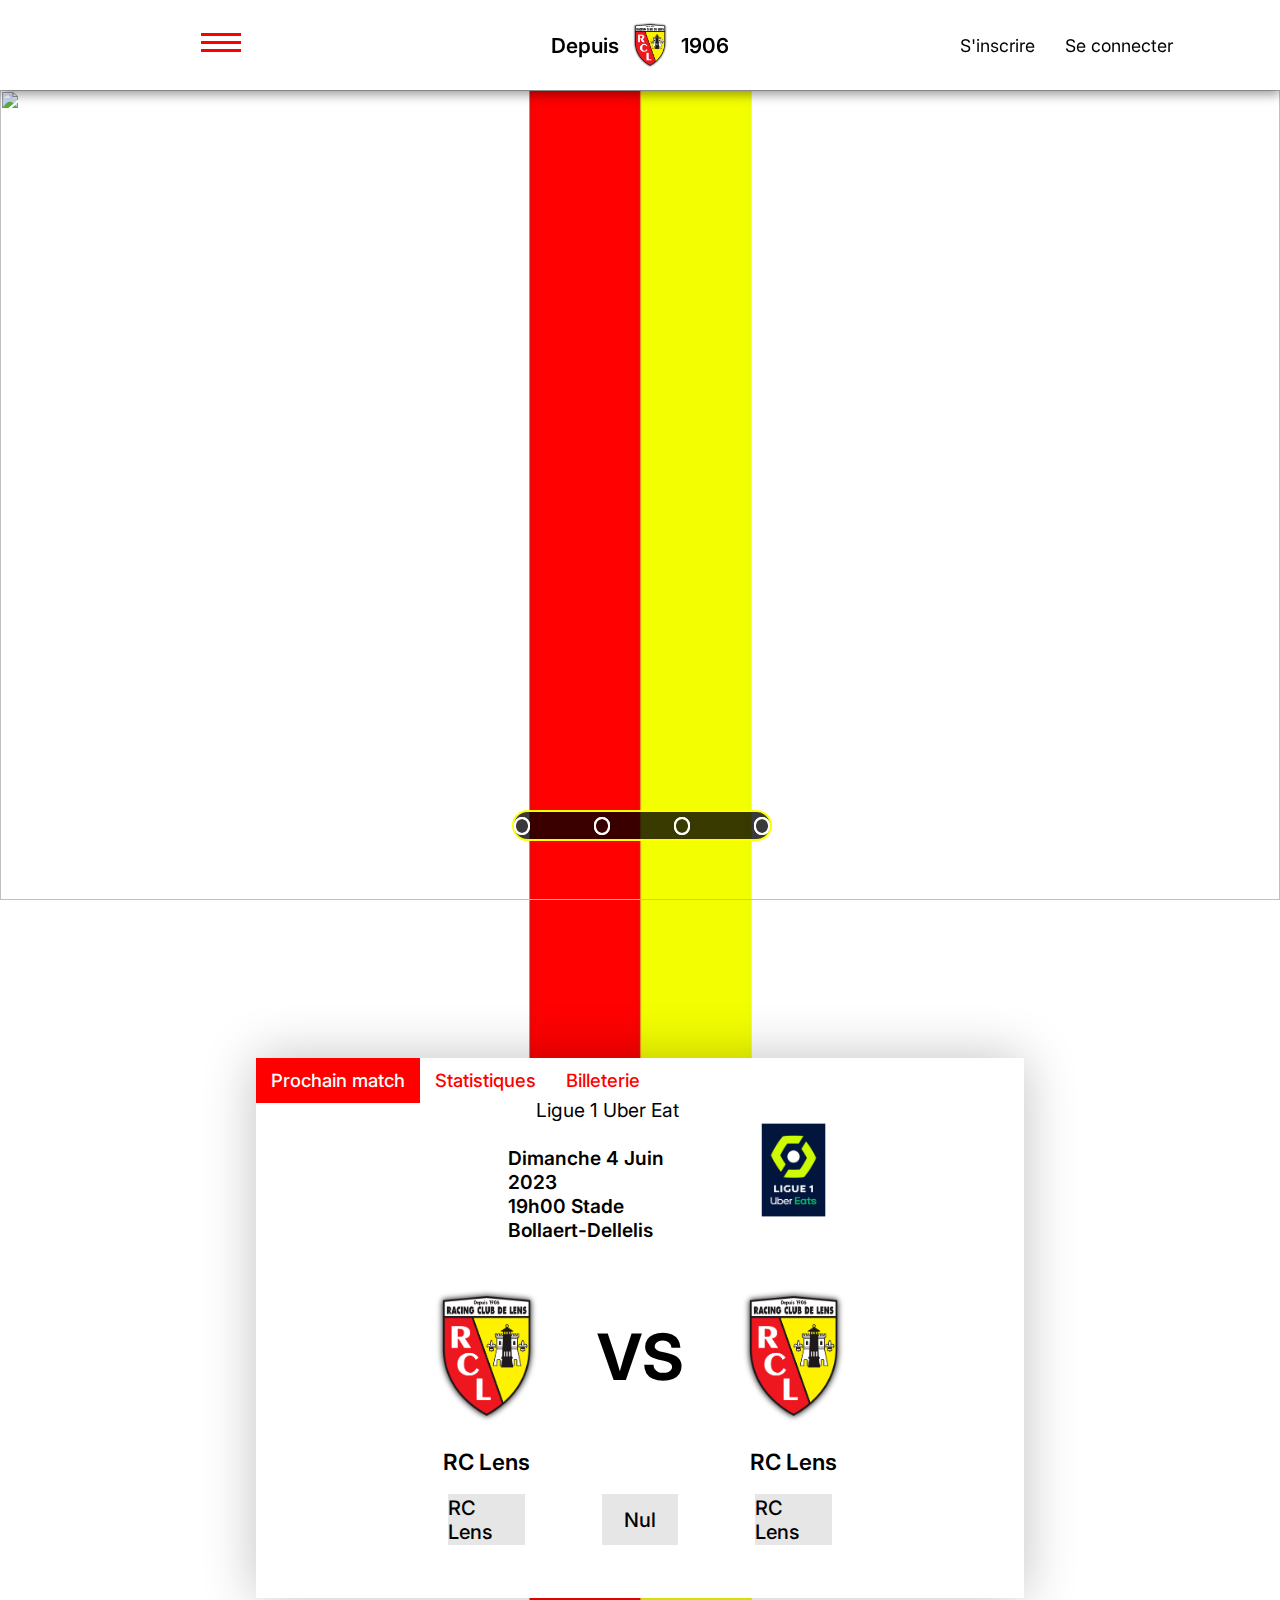
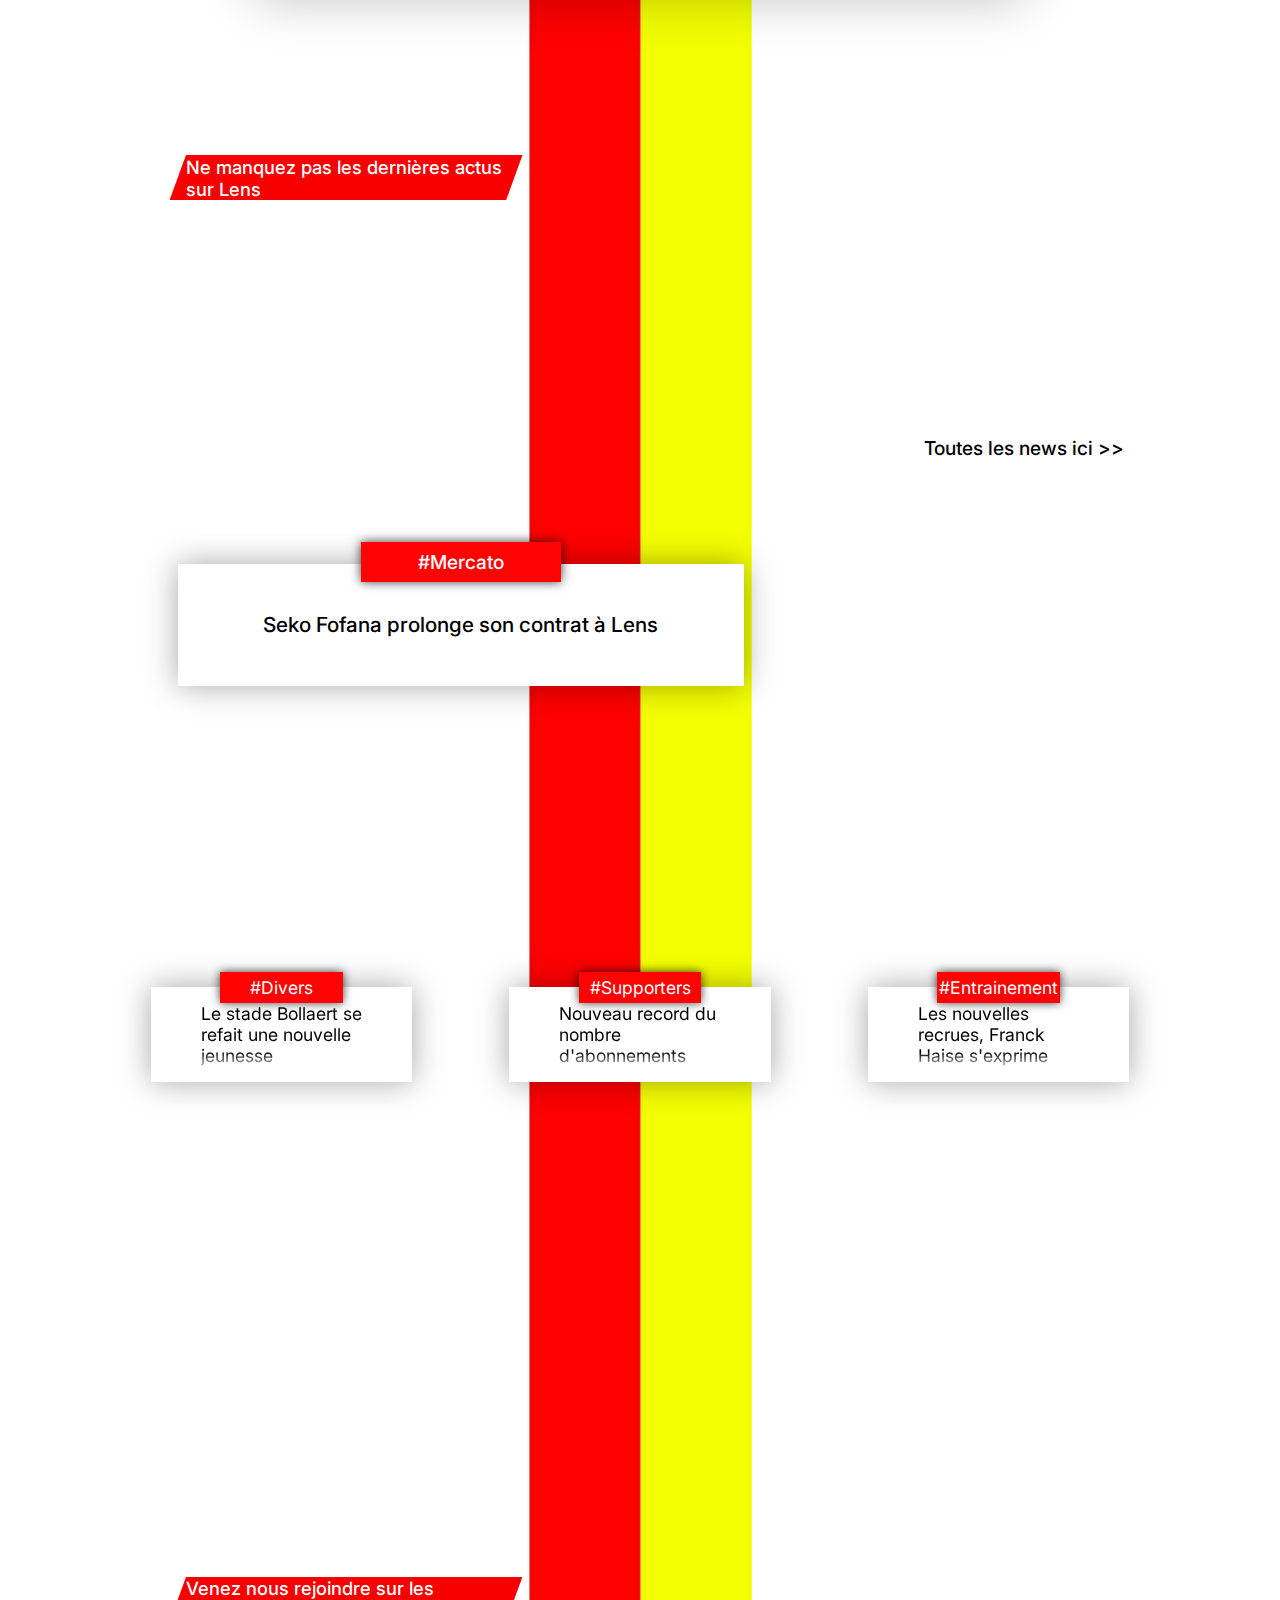
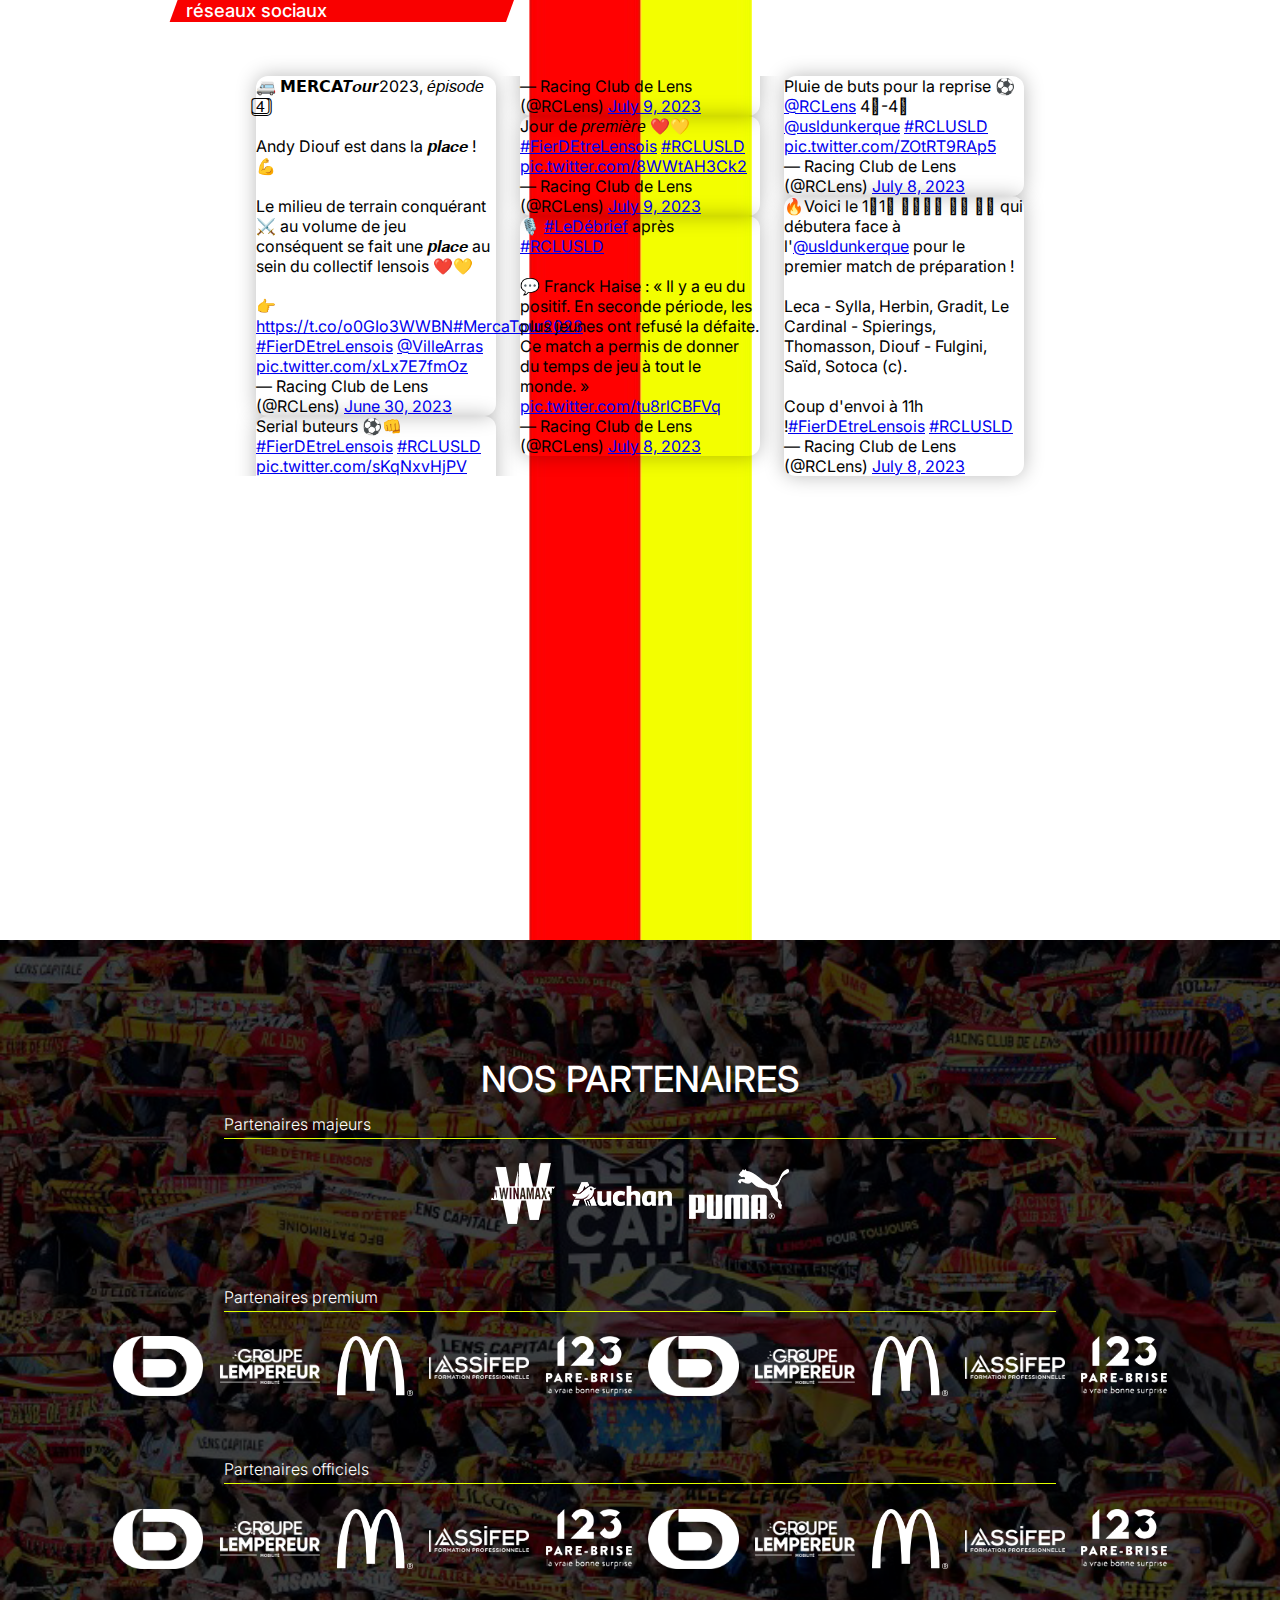
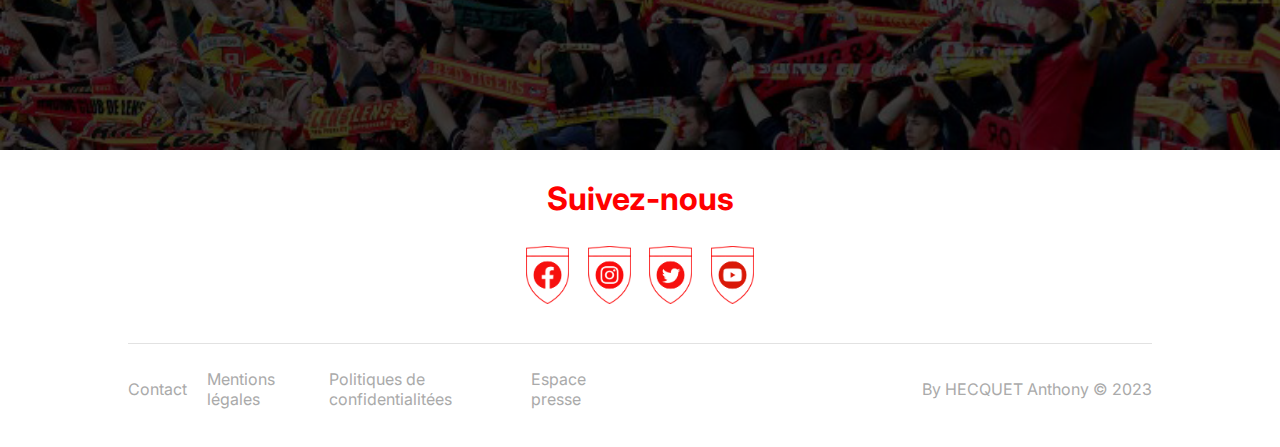
==== commit 6e0bd968: "Ajout du lien verspage calendrier" ====
--- a/index.html
+++ b/index.html
@@ -10,7 +10,7 @@
 
     <link rel="stylesheet" href="asset/style/style.css">
 
-    <script src="js/menuDeroulant.js" defer></script>
+    <script src="js/menuBurger.js" defer></script>
     <script src="js/slide.js" defer></script>
     <script src="js/match.js" defer></script>
     <script src="js/matchs.js" defer></script>
@@ -37,15 +37,13 @@
                 <span class="bar"></span>
             </div>
 
-                <ul class="menu">
-                    <li><a href="">Calendrier</a></li>
-                    <li><a href="">Classement</a></li>
-                    <li><a href="">Effectif</a></li>
-                    <li><a href="">Statistiques</a></li>
-                    <li><a href="">Actualitées</a></li>
-                </ul>
-
-            </div>
+            <ul class="menu">
+                <li><a href="calendrier.html">Calendrier</a></li>
+                <li><a href="">Classement</a></li>
+                <li><a href="">Effectif</a></li>
+                <li><a href="">Statistiques</a></li>
+                <li><a href="">Actualitées</a></li>
+            </ul>
 
 
             <div id="logo">
@@ -124,7 +122,7 @@
             <label for="match" class="match">Prochain match</label>
 
             <input type="checkbox" id="stats" name="stats">
-            <label for="stats" class="stats">Statiqtiques</label>
+            <label for="stats" class="stats">Statistiques</label>
 
             <a href="" class="billeterie">Billeterie</a>
         </div>
@@ -136,7 +134,7 @@
             <div class="espace">
 
             </div>
-            
+
             <div class="info_horaire">
                 <p class="date">Ligue 1 Uber Eat
                     <br> <br>
@@ -184,58 +182,58 @@
 
             </div>
             <div class="stats_rencontre">
-    
-                    <div class="equipe_dom">
-                        <img src="asset/img/Logo_RC_Lens_ombre.svg" alt="">
-                        <p>RC Lens</p>
-                    </div>
-    
-                        <div class="barre_statistiques">
-        
-                            <div class="barre_stat">
-                                <p>POSSESSION</p>
-                                <div class="progress_barre1">
-                                    <div class="progress1"></div>
-                                </div>
-                            </div>
-                    
-                            <div class="barre_stat">
-                                <p>TIRS</p>
-                                <div class="progress_barre2">
-                                    <div class="progress2"></div>
-                                </div>
-                            </div>
-        
-                            <div class="barre_stat">
-                                <p>TIRS CADRES</p>
-                                <div class="progress_barre3">
-                                    <div class="progress3"></div>
-                                </div>
-                            </div>
-        
-                            <div class="barre_stat">
-                                <p>ARRETS</p>
-                                <div class="progress_barre4">
-                                    <div class="progress4"></div>
-                                </div>
-                            </div>
-        
-                            <div class="barre_stat">
-                                <p>FAUTES</p>
-                                <div class="progress_barre5">
-                                    <div class="progress5"></div>
-                                </div>
-                            </div>
-        
+
+                <div class="equipe_dom">
+                    <img src="asset/img/Logo_RC_Lens_ombre.svg" alt="">
+                    <p>RC Lens</p>
+                </div>
+
+                <div class="barre_statistiques">
+
+                    <div class="barre_stat">
+                        <p>POSSESSION</p>
+                        <div class="progress_barre1">
+                            <div class="progress1"></div>
                         </div>
-    
-                    <div class="equipe_ext">
-                        <img src="asset/img/Logo_RC_Lens_ombre.svg" alt="">
-                        <p>RC Lens</p>
-                    </div>
-    
-            </div>
-            
+                    </div>
+
+                    <div class="barre_stat">
+                        <p>TIRS</p>
+                        <div class="progress_barre2">
+                            <div class="progress2"></div>
+                        </div>
+                    </div>
+
+                    <div class="barre_stat">
+                        <p>TIRS CADRES</p>
+                        <div class="progress_barre3">
+                            <div class="progress3"></div>
+                        </div>
+                    </div>
+
+                    <div class="barre_stat">
+                        <p>ARRETS</p>
+                        <div class="progress_barre4">
+                            <div class="progress4"></div>
+                        </div>
+                    </div>
+
+                    <div class="barre_stat">
+                        <p>FAUTES</p>
+                        <div class="progress_barre5">
+                            <div class="progress5"></div>
+                        </div>
+                    </div>
+
+                </div>
+
+                <div class="equipe_ext">
+                    <img src="asset/img/Logo_RC_Lens_ombre.svg" alt="">
+                    <p>RC Lens</p>
+                </div>
+
+            </div>
+
         </div>
 
     </section>
@@ -306,27 +304,38 @@
 
 
             <blockquote class="twitter-tweet">
-                <p lang="fr" dir="ltr">🚐 𝗠𝗘𝗥𝗖𝗔𝑻𝒐𝒖𝒓2023, 𝑒́𝑝𝑖𝑠𝑜𝑑𝑒 4⃣<br><br>Andy Diouf est dans la 𝒑𝒍𝒂𝒄𝒆 ! 💪<br><br>Le milieu de terrain conquérant ⚔️ au volume de jeu conséquent se fait une 𝒑𝒍𝒂𝒄𝒆 au sein du collectif lensois ❤️💛<br><br>👉 <a href="https://t.co/o0GIo3WWBN">https://t.co/o0GIo3WWBN</a><a href="https://twitter.com/hashtag/MercaTour2023?src=hash&amp;ref_src=twsrc%5Etfw">#MercaTour2023</a>
-                    <a href="https://twitter.com/hashtag/FierDEtreLensois?src=hash&amp;ref_src=twsrc%5Etfw">#FierDEtreLensois</a>
-                    <a href="https://twitter.com/VilleArras?ref_src=twsrc%5Etfw">@VilleArras</a> <a href="https://t.co/xLx7E7fmOz">pic.twitter.com/xLx7E7fmOz</a>
-                </p>&mdash; Racing Club de Lens (@RCLens) <a href="https://twitter.com/RCLens/status/1674873141426896898?ref_src=twsrc%5Etfw">June 30, 2023</a>
-            </blockquote>
-            <script async src="https://platform.twitter.com/widgets.js" charset="utf-8"></script>
-
-            <blockquote class="twitter-tweet">
-                <p lang="en" dir="ltr">Serial buteurs ⚽️👊<a href="https://twitter.com/hashtag/FierDEtreLensois?src=hash&amp;ref_src=twsrc%5Etfw">#FierDEtreLensois</a>
-                    <a href="https://twitter.com/hashtag/RCLUSLD?src=hash&amp;ref_src=twsrc%5Etfw">#RCLUSLD</a> 
+                <p lang="fr" dir="ltr">🚐 𝗠𝗘𝗥𝗖𝗔𝑻𝒐𝒖𝒓2023, 𝑒́𝑝𝑖𝑠𝑜𝑑𝑒 4⃣<br><br>Andy Diouf est dans la
+                    𝒑𝒍𝒂𝒄𝒆 ! 💪<br><br>Le milieu de terrain conquérant ⚔️ au volume de jeu conséquent se fait une
+                    𝒑𝒍𝒂𝒄𝒆 au sein du collectif lensois ❤️💛<br><br>👉 <a
+                        href="https://t.co/o0GIo3WWBN">https://t.co/o0GIo3WWBN</a><a
+                        href="https://twitter.com/hashtag/MercaTour2023?src=hash&amp;ref_src=twsrc%5Etfw">#MercaTour2023</a>
+                    <a
+                        href="https://twitter.com/hashtag/FierDEtreLensois?src=hash&amp;ref_src=twsrc%5Etfw">#FierDEtreLensois</a>
+                    <a href="https://twitter.com/VilleArras?ref_src=twsrc%5Etfw">@VilleArras</a> <a
+                        href="https://t.co/xLx7E7fmOz">pic.twitter.com/xLx7E7fmOz</a>
+                </p>&mdash; Racing Club de Lens (@RCLens) <a
+                    href="https://twitter.com/RCLens/status/1674873141426896898?ref_src=twsrc%5Etfw">June 30, 2023</a>
+            </blockquote>
+            <script async src="https://platform.twitter.com/widgets.js" charset="utf-8"></script>
+
+            <blockquote class="twitter-tweet">
+                <p lang="en" dir="ltr">Serial buteurs ⚽️👊<a
+                        href="https://twitter.com/hashtag/FierDEtreLensois?src=hash&amp;ref_src=twsrc%5Etfw">#FierDEtreLensois</a>
+                    <a href="https://twitter.com/hashtag/RCLUSLD?src=hash&amp;ref_src=twsrc%5Etfw">#RCLUSLD</a>
                     <a href="https://t.co/sKqNxvHjPV">pic.twitter.com/sKqNxvHjPV</a>
-                </p>&mdash; Racing Club de Lens (@RCLens) <a href="https://twitter.com/RCLens/status/1678012624225832962?ref_src=twsrc%5Etfw">July 9, 2023</a>
+                </p>&mdash; Racing Club de Lens (@RCLens) <a
+                    href="https://twitter.com/RCLens/status/1678012624225832962?ref_src=twsrc%5Etfw">July 9, 2023</a>
             </blockquote>
             <script async src="https://platform.twitter.com/widgets.js" charset="utf-8"></script>
 
             <blockquote class="twitter-tweet">
                 <p lang="fr" dir="ltr">Jour de 𝑝𝑟𝑒𝑚𝑖𝑒̀𝑟𝑒 ❤️💛
-                    <a href="https://twitter.com/hashtag/FierDEtreLensois?src=hash&amp;ref_src=twsrc%5Etfw">#FierDEtreLensois</a>
-                    <a href="https://twitter.com/hashtag/RCLUSLD?src=hash&amp;ref_src=twsrc%5Etfw">#RCLUSLD</a> 
+                    <a
+                        href="https://twitter.com/hashtag/FierDEtreLensois?src=hash&amp;ref_src=twsrc%5Etfw">#FierDEtreLensois</a>
+                    <a href="https://twitter.com/hashtag/RCLUSLD?src=hash&amp;ref_src=twsrc%5Etfw">#RCLUSLD</a>
                     <a href="https://t.co/8WWtAH3Ck2">pic.twitter.com/8WWtAH3Ck2</a>
-                </p>&mdash; Racing Club de Lens (@RCLens) <a href="https://twitter.com/RCLens/status/1677936120167026688?ref_src=twsrc%5Etfw">July 9, 2023</a>
+                </p>&mdash; Racing Club de Lens (@RCLens) <a
+                    href="https://twitter.com/RCLens/status/1677936120167026688?ref_src=twsrc%5Etfw">July 9, 2023</a>
             </blockquote>
             <script async src="https://platform.twitter.com/widgets.js" charset="utf-8"></script>
 
@@ -374,48 +383,48 @@
 
 
     <section id="sponsors">
-        
-
-            <div class="partenaires">
-                <h3>NOS PARTENAIRES</h3>
-    
-                <p>Partenaires majeurs</p>
-                <div class="majeurs">
-                    <img src="asset/img/logo_winamax2.png" alt="">
-                    <img src="asset/img/Auchan-Symbole2.png" alt="">
-                    <img src="asset/img/logo_puma2.png" alt="">
-                </div>
-    
-                <p>Partenaires premium</p>
-                <div class="premium">
-                    <img src="asset/img/Boulanger_Logo1.png" alt="">
-                    <img src="asset/img/logo-groupe-lempereur.png" alt="">
-                    <img src="asset/img/mcdonalds-logo-1.png" alt="">
-                    <img src="asset/img/Logo_assifep1.png" alt="">
-                    <img src="asset/img/Logo-123-Pare-Brise.png" alt="">
-                    <img src="asset/img/Boulanger_Logo1.png" alt="">
-                    <img src="asset/img/logo-groupe-lempereur.png" alt="">
-                    <img src="asset/img/mcdonalds-logo-1.png" alt="">
-                    <img src="asset/img/Logo_assifep1.png" alt="">
-                    <img src="asset/img/Logo-123-Pare-Brise.png" alt="">
-                </div>
-    
-                <p>Partenaires officiels</p>
-                <div class="officiels">
-                    <img src="asset/img/Boulanger_Logo1.png" alt="">
-                    <img src="asset/img/logo-groupe-lempereur.png" alt="">
-                    <img src="asset/img/mcdonalds-logo-1.png" alt="">
-                    <img src="asset/img/Logo_assifep1.png" alt="">
-                    <img src="asset/img/Logo-123-Pare-Brise.png" alt="">
-                    <img src="asset/img/Boulanger_Logo1.png" alt="">
-                    <img src="asset/img/logo-groupe-lempereur.png" alt="">
-                    <img src="asset/img/mcdonalds-logo-1.png" alt="">
-                    <img src="asset/img/Logo_assifep1.png" alt="">
-                    <img src="asset/img/Logo-123-Pare-Brise.png" alt="">
-                </div>
-            </div>
-
-        
+
+
+        <div class="partenaires">
+            <h3>NOS PARTENAIRES</h3>
+
+            <p>Partenaires majeurs</p>
+            <div class="majeurs">
+                <img src="asset/img/logo_winamax2.png" alt="">
+                <img src="asset/img/Auchan-Symbole2.png" alt="">
+                <img src="asset/img/logo_puma2.png" alt="">
+            </div>
+
+            <p>Partenaires premium</p>
+            <div class="premium">
+                <img src="asset/img/Boulanger_Logo1.png" alt="">
+                <img src="asset/img/logo-groupe-lempereur.png" alt="">
+                <img src="asset/img/mcdonalds-logo-1.png" alt="">
+                <img src="asset/img/Logo_assifep1.png" alt="">
+                <img src="asset/img/Logo-123-Pare-Brise.png" alt="">
+                <img src="asset/img/Boulanger_Logo1.png" alt="">
+                <img src="asset/img/logo-groupe-lempereur.png" alt="">
+                <img src="asset/img/mcdonalds-logo-1.png" alt="">
+                <img src="asset/img/Logo_assifep1.png" alt="">
+                <img src="asset/img/Logo-123-Pare-Brise.png" alt="">
+            </div>
+
+            <p>Partenaires officiels</p>
+            <div class="officiels">
+                <img src="asset/img/Boulanger_Logo1.png" alt="">
+                <img src="asset/img/logo-groupe-lempereur.png" alt="">
+                <img src="asset/img/mcdonalds-logo-1.png" alt="">
+                <img src="asset/img/Logo_assifep1.png" alt="">
+                <img src="asset/img/Logo-123-Pare-Brise.png" alt="">
+                <img src="asset/img/Boulanger_Logo1.png" alt="">
+                <img src="asset/img/logo-groupe-lempereur.png" alt="">
+                <img src="asset/img/mcdonalds-logo-1.png" alt="">
+                <img src="asset/img/Logo_assifep1.png" alt="">
+                <img src="asset/img/Logo-123-Pare-Brise.png" alt="">
+            </div>
+        </div>
+
+
 
 
     </section>
@@ -445,7 +454,7 @@
             </div>
 
             <div class="copyright">By HECQUET Anthony &copy; 2023</div>
-            
+
         </div>
 
     </footer>
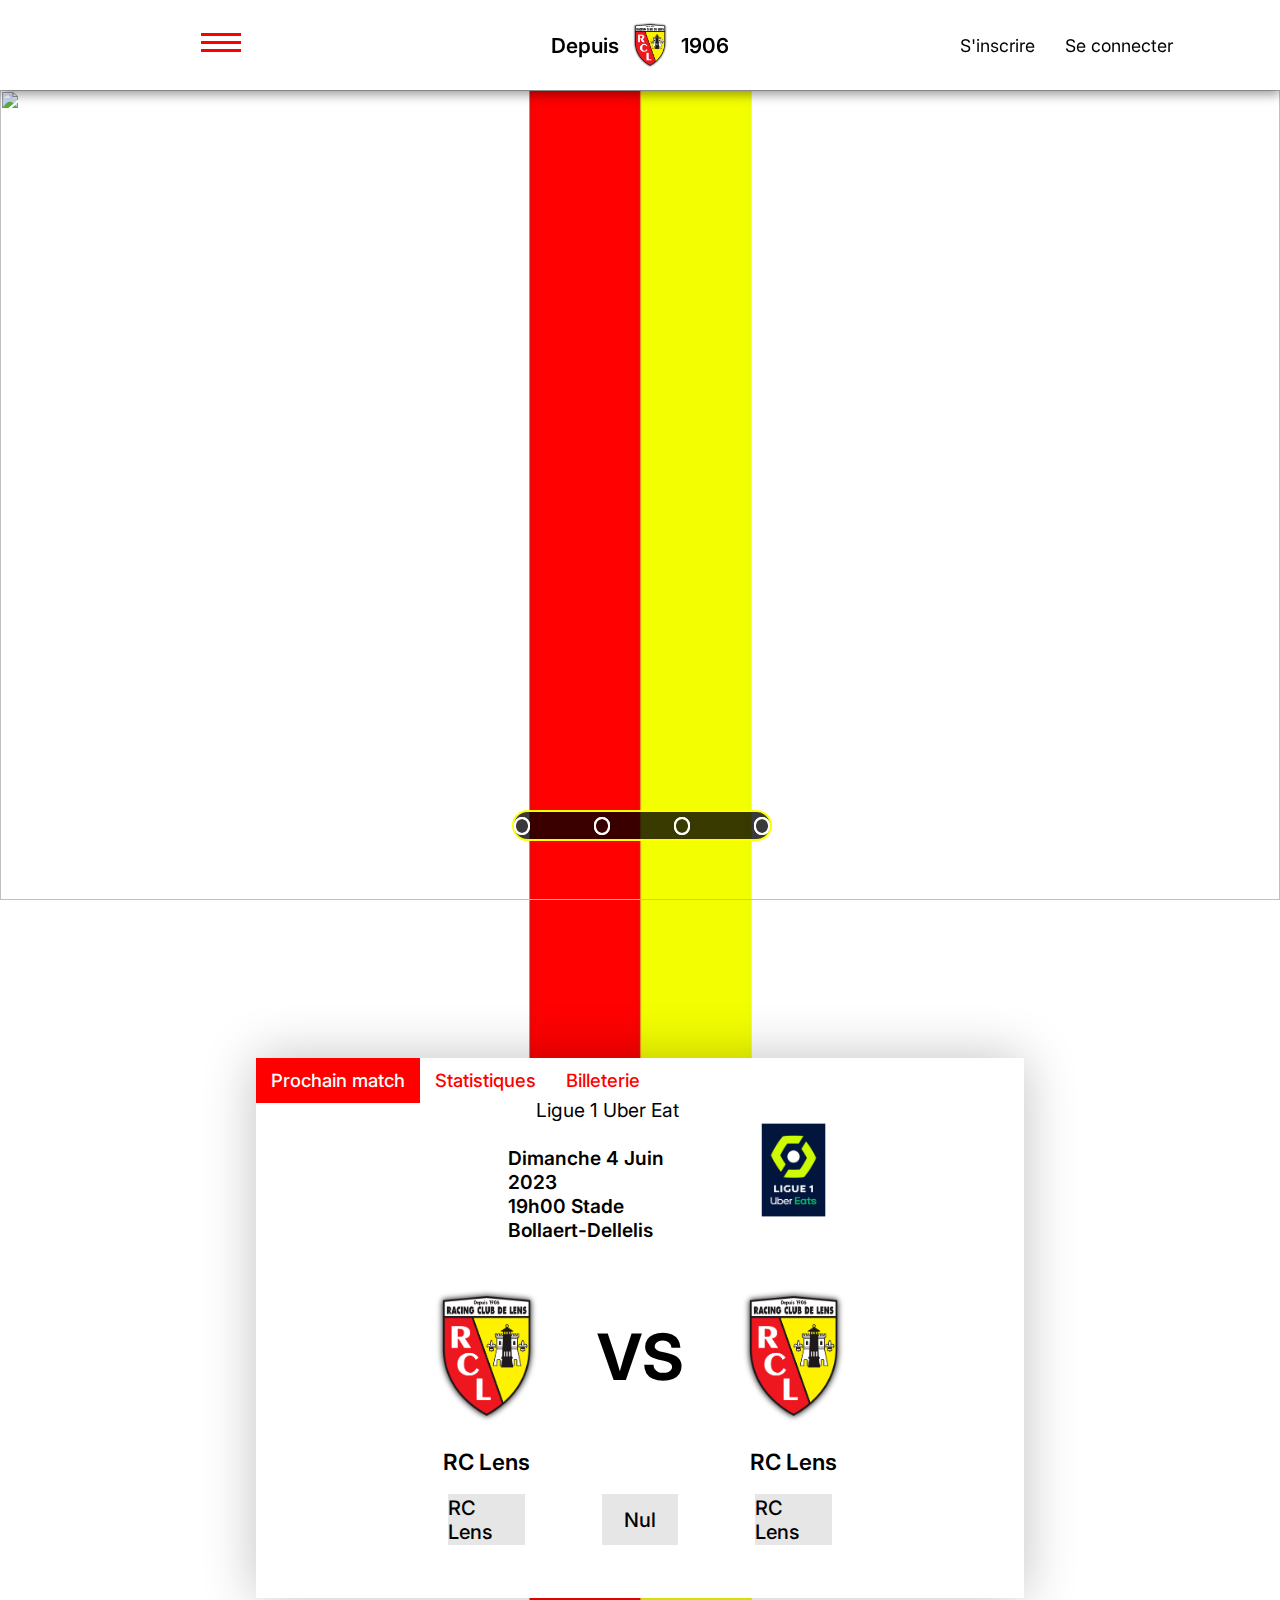
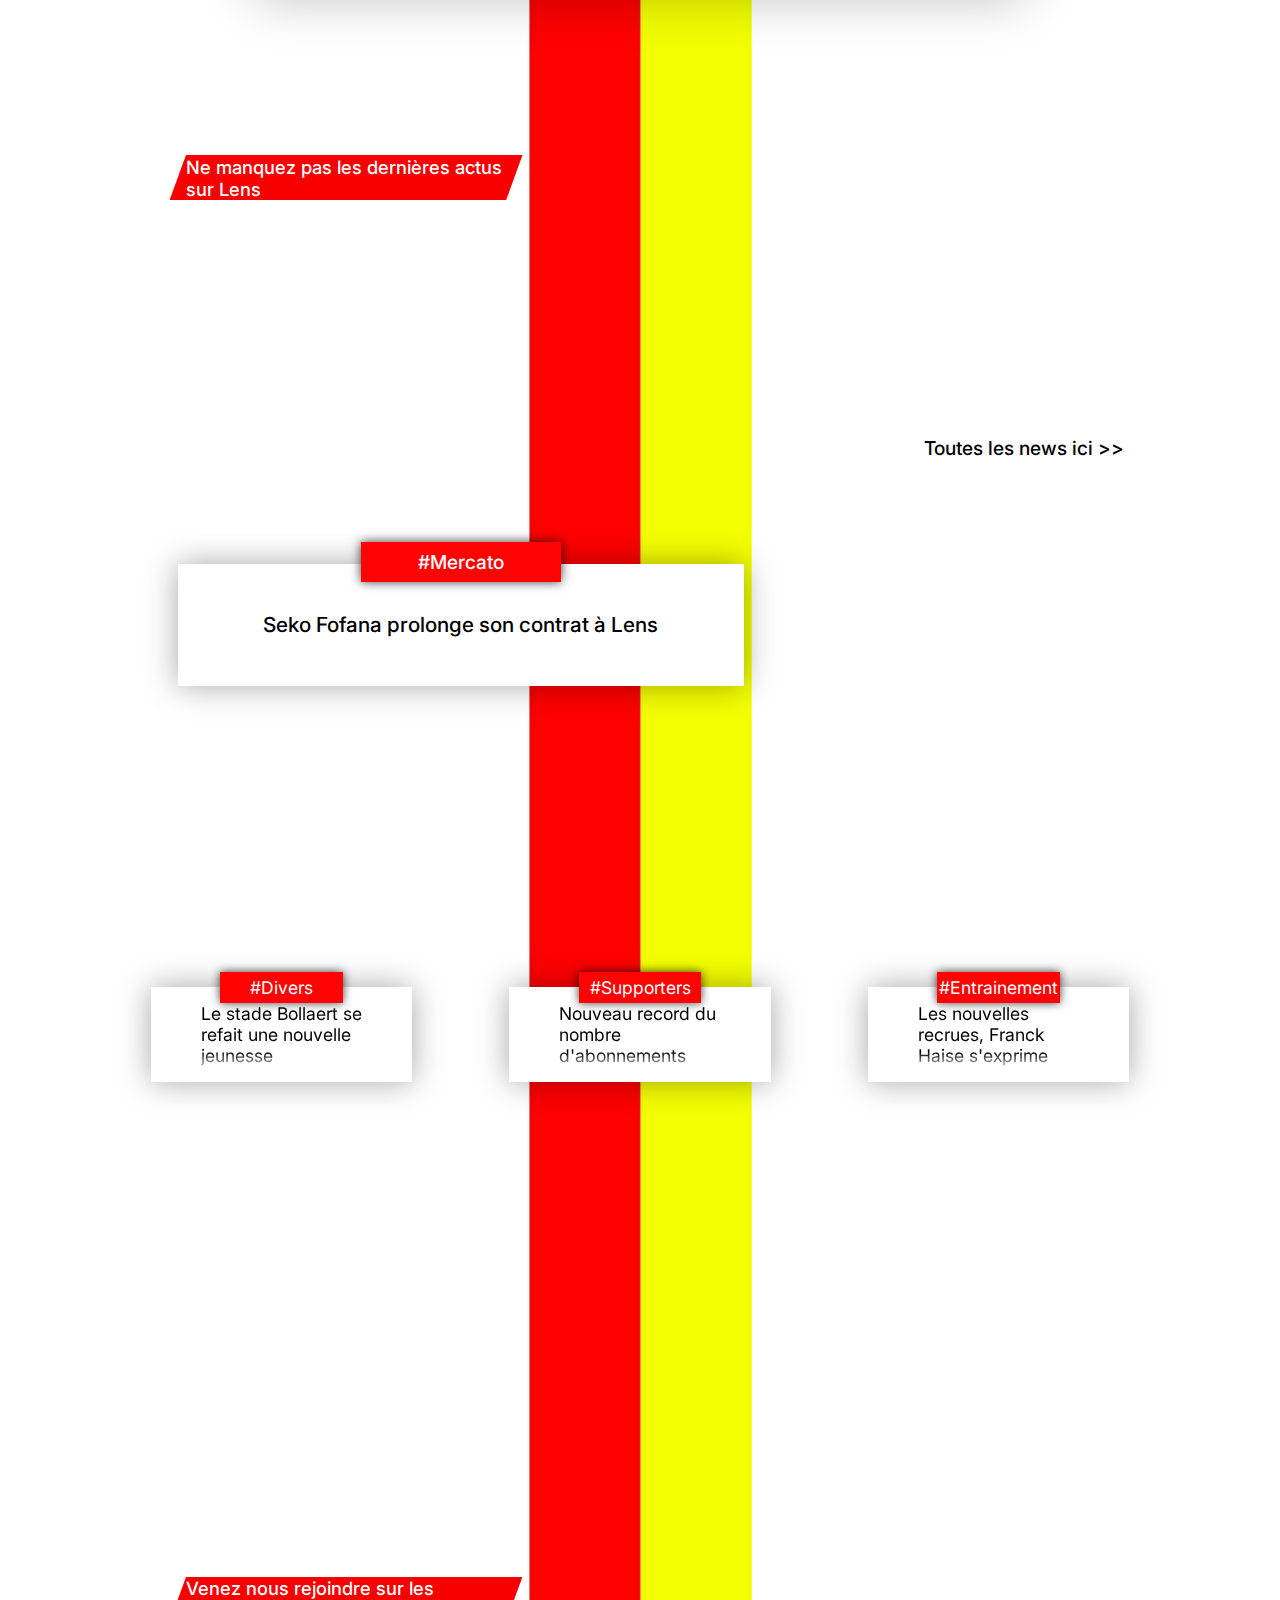
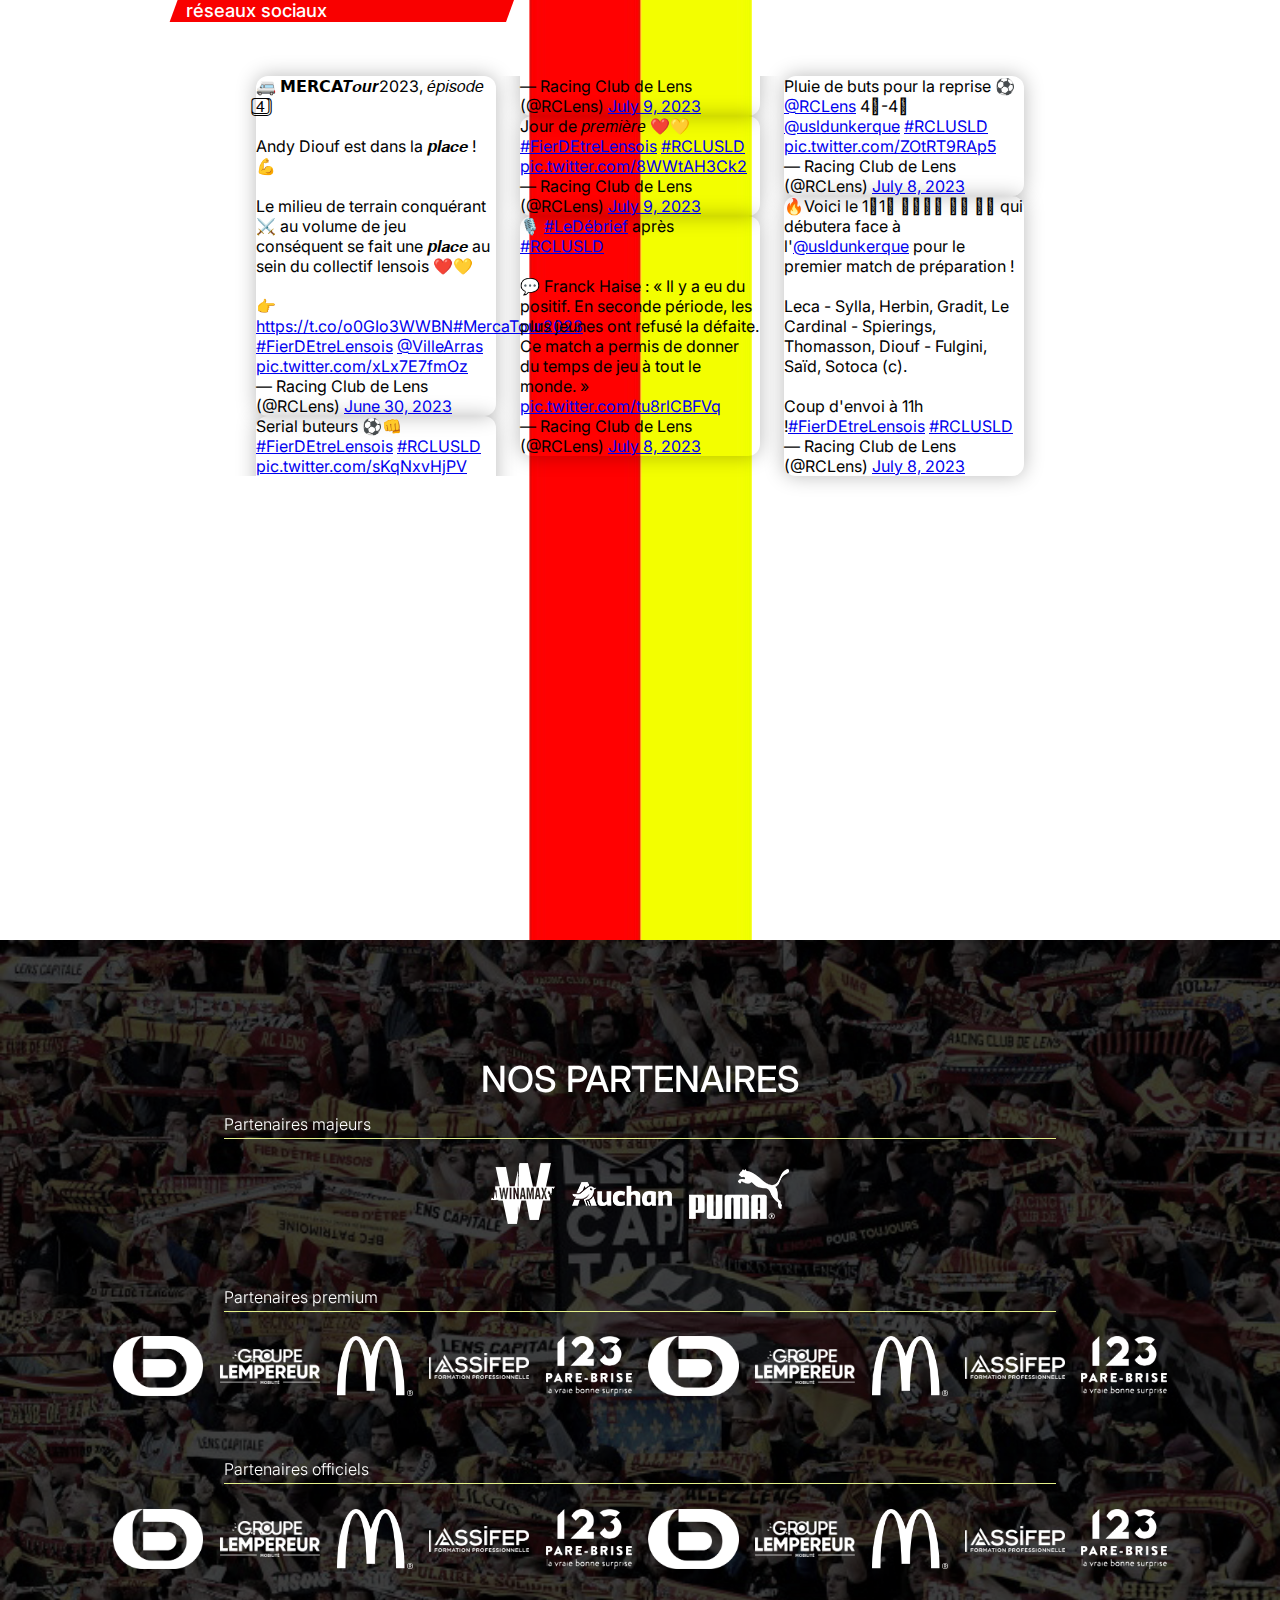
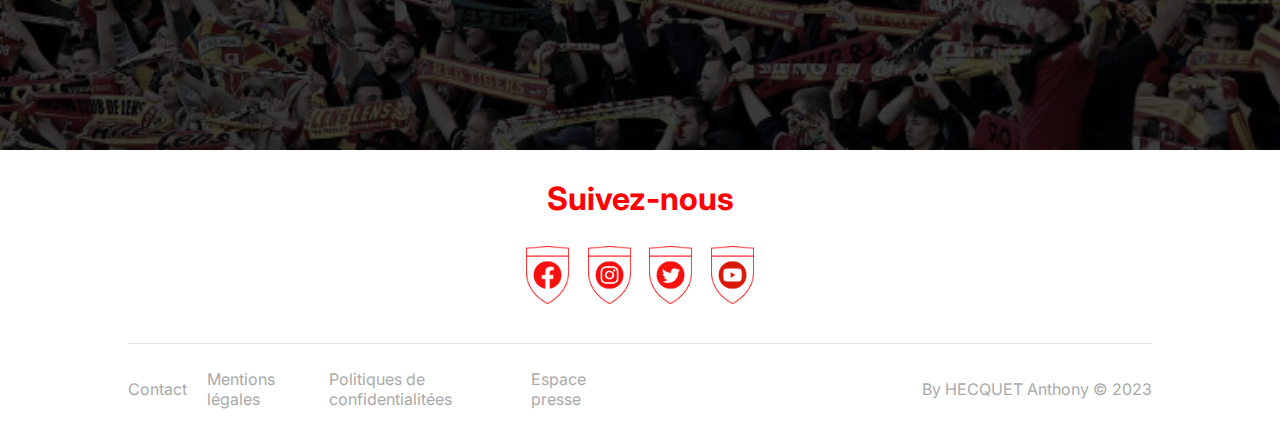
==== commit 66f8a6d9: "Mise à jour nom de fichiers" ====
--- a/index.html
+++ b/index.html
@@ -38,9 +38,9 @@
             </div>
 
             <ul class="menu">
-                <li><a href="calendrier.html">Calendrier</a></li>
+                <li><a href="effectif.html">Effectif</a></li>
                 <li><a href="">Classement</a></li>
-                <li><a href="">Effectif</a></li>
+                <li><a href="">Calendrier</a></li>
                 <li><a href="">Statistiques</a></li>
                 <li><a href="">Actualitées</a></li>
             </ul>
--- a/asset/style/style.css
+++ b/asset/style/style.css
@@ -1 +1 @@
-*{margin:0;padding:0;font-family:"Inter",sans-serif}body{height:auto;background-image:url("../img/bandes rcl.jpg");background-position:center;background-repeat:repeat-y}header{height:10vh;position:sticky;top:0;z-index:100;background-color:#fff}header nav{display:grid;grid-template-columns:1fr 1fr 1fr;justify-items:center;align-items:center;background-color:#fff;box-shadow:0px 5px 10px 0px rgba(0,0,0,.375)}header nav #logo{height:10vh;width:50%;display:flex;justify-content:center;align-items:center;gap:10px}header nav #logo img{width:20%}header nav #logo p{width:auto;font-size:130%;font-weight:600}header nav #menu-icon{display:block;cursor:pointer}header nav #menu-icon .bar{position:relative;left:20%;display:block;width:40px;height:3px;background-color:red;margin-bottom:5px;transition:transform .3s ease-in-out}header nav #menu-icon.open .bar:nth-child(1){transform:rotate(45deg) translate(5px, 6px)}header nav #menu-icon.open .bar:nth-child(2){opacity:0}header nav #menu-icon.open .bar:nth-child(3){transform:rotate(-45deg) translate(5px, -6px)}header nav .menu{display:none;flex-direction:column;background-color:#fff;box-shadow:0px 5px 10px 0px rgba(0,0,0,.375);height:25vh;width:12%;position:absolute;z-index:-1;top:10vh;left:11%}header nav .menu li{height:5vh;width:100%;list-style:none}header nav .menu li a{height:5vh;width:100%;display:flex;align-items:center;justify-content:center;text-decoration:none;color:#000;font-size:110%;transition:.3s}header nav .menu li a:hover{color:#ff0;background-color:#000;transition:.3s}header nav .menu.open{display:flex}header nav #connexion{width:100%;display:flex;justify-content:center;align-items:center;gap:30px;font-size:110%}header nav #connexion a{cursor:pointer;text-decoration:none;color:#000;transition:.5s}header nav #connexion a:hover{text-decoration:underline;color:red;transition:.5s}#carousel{height:90vh;width:100%;overflow:hidden}.container{width:100%;height:90vh;display:flex;position:relative}.container input{display:none}.slide{width:100%;height:90vh;transition:1s}.slide img{height:90vh;width:100vw;position:relative}.navigation_manuelle{position:absolute;width:20%;height:3vh;top:80vh;display:flex;justify-content:center;align-items:center;gap:25%;border:2px solid rgba(0,0,0,0);margin:0 40%}.bouton_manuel{border:2px solid #fff;border-radius:50px;height:14px;width:14px;cursor:pointer;transition:.3s}.bouton_manuel:hover{background:#fe0000;border:2px solid #eafb00;transition:.3s}#radio1:checked~.first{margin-left:0}#radio2:checked~.first{margin-left:-100%}#radio3:checked~.first{margin-left:-200%}#radio4:checked~.first{margin-left:-300%}.navigation_auto{position:absolute;width:20%;height:3vh;top:80vh;display:flex;justify-content:center;align-items:center;background-color:rgba(0,0,0,.772);gap:25%;border-radius:50px;border:2px solid #ff0;margin:0 40%}.navigation_auto div{border:2px solid #fff;border-radius:50px;height:14px;width:14px;cursor:pointer;transition:.3s}#radio1:checked~.navigation_auto .bouton1{background-color:#fff}#radio2:checked~.navigation_auto .bouton2{background-color:#fff}#radio3:checked~.navigation_auto .bouton3{background-color:#fff}#radio4:checked~.navigation_auto .bouton1{background-color:#fff}#prochain_match{width:100%;height:90vh;display:flex;align-items:center;justify-content:center;flex-direction:column}#prochain_match #bouton{position:relative;top:5vh;z-index:1;width:60vw;height:5vh;display:flex}#prochain_match #bouton .match{display:flex;align-items:center;justify-content:center;height:100%;padding:0 15px;font-size:115%;font-weight:500;background-color:#fff;color:red}#prochain_match #bouton .match:hover{background-color:#000;color:#ff0;cursor:pointer}#prochain_match #bouton #match{display:none}#prochain_match #bouton #match:checked+.match{background-color:red;color:#fff}#prochain_match #bouton .stats{display:flex;align-items:center;justify-content:center;height:100%;padding:0 15px;font-size:115%;font-weight:500;background-color:#fff;color:red}#prochain_match #bouton .stats:hover{background-color:#000;color:#ff0;cursor:pointer}#prochain_match #bouton #stats{display:none}#prochain_match #bouton #stats:checked+.stats{background-color:red;color:#fff}#prochain_match #bouton .billeterie{padding:15px 15px;display:flex;align-items:center;justify-content:center;background-color:#fff;font-size:115%;font-weight:500;text-decoration:none;color:red;border:none}#prochain_match #bouton .billeterie:hover{background-color:#000;color:#ff0}#rencontre{width:60vw;height:60vh;background-color:#fff;box-shadow:0px 0px 50px 0px rgba(0,0,0,.245)}#rencontre .espace{height:5vh}.info_horaire{width:100%;height:25%;display:flex;justify-content:center;align-items:center}.info_horaire img{height:70%}.date{width:40%;height:100%;font-size:120%;display:flex;align-items:center;justify-content:center;flex-direction:column}.date span{display:flex;justify-content:center;width:65%;height:auto;font-weight:600}#equipe{width:100%;height:65%;display:flex;justify-content:center;align-items:center;flex-direction:column}#logo_equipe{width:100%;height:50%;display:flex;justify-content:center;align-items:center}.logo_equipe{width:20%;height:100%;display:flex;justify-content:center;align-items:center;font-size:400%;font-weight:700}.logo_equipe img{width:80%}#nom_equipe{width:100%;height:10%;display:flex;justify-content:center;gap:20%;margin-bottom:2%}.nom_equipe{width:20%;height:100%;display:flex;justify-content:center;align-items:center;font-size:140%;font-weight:600}#pari_equipe{width:100%;height:18%;display:flex;justify-content:center;gap:10%}.pari_equipe{width:10%;height:80%;display:flex;justify-content:center;align-items:center;font-size:125%;font-weight:500;text-decoration:none;color:#000;background-color:rgba(224,224,224,.802)}#stats_rencontre{display:none;width:60vw;height:60vh;background-color:#fff;box-shadow:0px 0px 50px 0px rgba(0,0,0,.245)}#stats_rencontre .espace{height:5vh}#stats_rencontre .stats_rencontre{display:flex;justify-content:center;width:60vw;height:60vh}#stats_rencontre .stats_rencontre .equipe_dom,#stats_rencontre .stats_rencontre .equipe_ext{height:55vh;width:15%;display:flex;justify-content:center;align-items:center;flex-direction:column;font-size:110%;font-weight:600}#stats_rencontre .stats_rencontre .equipe_dom p,#stats_rencontre .stats_rencontre .equipe_ext p{font-size:120%}#stats_rencontre .stats_rencontre .equipe_dom img,#stats_rencontre .stats_rencontre .equipe_ext img{height:40%}#stats_rencontre .stats_rencontre .barre_statistiques{height:55vh;width:60%;display:flex;justify-content:center;align-items:center;flex-direction:column}#stats_rencontre .stats_rencontre .barre_statistiques .barre_stat{height:10vh;width:85%;display:flex;justify-content:center;align-items:center;flex-direction:column;transform:skew(-15deg, 0deg)}#stats_rencontre .stats_rencontre .barre_statistiques .barre_stat p{font-size:110%;font-weight:500;color:#000;text-align:center;transform:skew(15deg, 0deg);margin-bottom:1%}#stats_rencontre .stats_rencontre .barre_statistiques .barre_stat .progress_barre1,#stats_rencontre .stats_rencontre .barre_statistiques .barre_stat .progress_barre2,#stats_rencontre .stats_rencontre .barre_statistiques .barre_stat .progress_barre3,#stats_rencontre .stats_rencontre .barre_statistiques .barre_stat .progress_barre4,#stats_rencontre .stats_rencontre .barre_statistiques .barre_stat .progress_barre5{width:100%;height:40%;background-color:#ff0;overflow:hidden}#stats_rencontre .stats_rencontre .barre_statistiques .barre_stat .progress_barre1 .progress1,#stats_rencontre .stats_rencontre .barre_statistiques .barre_stat .progress_barre1 .progress2,#stats_rencontre .stats_rencontre .barre_statistiques .barre_stat .progress_barre1 .progress3,#stats_rencontre .stats_rencontre .barre_statistiques .barre_stat .progress_barre1 .progress4,#stats_rencontre .stats_rencontre .barre_statistiques .barre_stat .progress_barre1 .progress5,#stats_rencontre .stats_rencontre .barre_statistiques .barre_stat .progress_barre2 .progress1,#stats_rencontre .stats_rencontre .barre_statistiques .barre_stat .progress_barre2 .progress2,#stats_rencontre .stats_rencontre .barre_statistiques .barre_stat .progress_barre2 .progress3,#stats_rencontre .stats_rencontre .barre_statistiques .barre_stat .progress_barre2 .progress4,#stats_rencontre .stats_rencontre .barre_statistiques .barre_stat .progress_barre2 .progress5,#stats_rencontre .stats_rencontre .barre_statistiques .barre_stat .progress_barre3 .progress1,#stats_rencontre .stats_rencontre .barre_statistiques .barre_stat .progress_barre3 .progress2,#stats_rencontre .stats_rencontre .barre_statistiques .barre_stat .progress_barre3 .progress3,#stats_rencontre .stats_rencontre .barre_statistiques .barre_stat .progress_barre3 .progress4,#stats_rencontre .stats_rencontre .barre_statistiques .barre_stat .progress_barre3 .progress5,#stats_rencontre .stats_rencontre .barre_statistiques .barre_stat .progress_barre4 .progress1,#stats_rencontre .stats_rencontre .barre_statistiques .barre_stat .progress_barre4 .progress2,#stats_rencontre .stats_rencontre .barre_statistiques .barre_stat .progress_barre4 .progress3,#stats_rencontre .stats_rencontre .barre_statistiques .barre_stat .progress_barre4 .progress4,#stats_rencontre .stats_rencontre .barre_statistiques .barre_stat .progress_barre4 .progress5,#stats_rencontre .stats_rencontre .barre_statistiques .barre_stat .progress_barre5 .progress1,#stats_rencontre .stats_rencontre .barre_statistiques .barre_stat .progress_barre5 .progress2,#stats_rencontre .stats_rencontre .barre_statistiques .barre_stat .progress_barre5 .progress3,#stats_rencontre .stats_rencontre .barre_statistiques .barre_stat .progress_barre5 .progress4,#stats_rencontre .stats_rencontre .barre_statistiques .barre_stat .progress_barre5 .progress5{width:0;height:100%;background-color:red;transition:width 1s ease-out}#articles{width:100%;height:110vh;gap:5vh;display:flex;align-items:center;justify-content:center;flex-direction:column;margin-bottom:4%}.actu{width:25%;height:5vh;position:relative;right:23%;display:flex;align-items:center;justify-content:center;background-color:#f90000;overflow:visible;z-index:1;font-size:115%;font-weight:500;color:#fff}.actu:after{content:"";width:100%;height:101%;position:absolute;background:inherit;z-index:-1;top:0;transform-origin:left bottom;transform:skewX(-20deg)}.actu:before{content:"";width:100%;height:101%;position:absolute;background:inherit;z-index:-1;top:0;transform-origin:right top;transform:skewX(-20deg)}.ligne_un{width:80%;height:45vh;display:flex;align-items:center;justify-content:center;gap:10%;margin-bottom:5vh}.article_ligne_un{width:65%;height:45vh;display:flex;align-items:center;justify-content:center;flex-direction:column;gap:10px;transform:scale(1);transition:.5s;background-image:url("../img/prolong_fofana.jpg");background-size:cover}.article_ligne_un a{position:absolute;width:100%;height:100%}.article_ligne_un:hover{transform:scale(1.05);transition:.5s}.titre_article_un{width:85%;height:30%;display:flex;align-items:center;justify-content:center;background-color:#fff;position:relative;z-index:1;top:50%;box-shadow:0px 0px 30px 0px rgba(0,0,0,.35)}.titre_article_un a{width:100%;height:100%;display:flex;align-items:center;justify-content:center;margin:0px 50px 0px 50px;text-decoration:none;color:#000;font-size:130%;font-weight:500}.categorie_article_un{width:30%;height:10%;display:flex;align-items:center;justify-content:center;background-color:#ff0303;position:relative;z-index:2;top:12%;box-shadow:0px 0px 10px 0px rgba(0,0,0,.75)}.categorie_article_un a{width:100%;height:100%;display:flex;align-items:center;justify-content:center;margin:0px 50px 0px 50px;text-decoration:none;color:#fff;font-size:120%;font-weight:500}.news{width:25%;height:45vh;display:flex;align-items:center;justify-content:center}.news a{text-decoration:none;color:#000;font-size:120%;font-weight:500;transform:scale(1);transition:.5s}.news a:hover{text-decoration:none;color:#f90000;font-size:120%;font-weight:500;transform:scale(1.1);transition:.5s}.news a::after{content:" >>"}.ligne_deux{width:80%;height:35vh;display:flex;align-items:center;justify-content:center;gap:5%}.article_ligne_deux{width:30%;height:35vh;display:flex;align-items:center;justify-content:center;flex-direction:column;gap:10px;transform:scale(1);transition:.5s;background-image:url("../img/stade_bollaert.jpg");background-size:cover}.article_ligne_deux>a,.article_ligne_trois>a,.article_ligne_quatre>a{position:absolute;width:100%;height:100%}.article_ligne_deux:hover{transform:scale(1.05);transition:.5s}.article_ligne_trois{width:30%;height:35vh;display:flex;align-items:center;justify-content:center;flex-direction:column;gap:10px;transform:scale(1);transition:.5s;background-image:url("../img/supp_lens.jpg");background-size:cover}.article_ligne_trois:hover{transform:scale(1.05);transition:.5s}.article_ligne_quatre{width:30%;height:35vh;display:flex;align-items:center;justify-content:center;flex-direction:column;gap:10px;transform:scale(1);transition:.5s;background-image:url("../img/conf_presse.jpg");background-size:cover}.article_ligne_quatre:hover{transform:scale(1.05);transition:.5s}.titre_article_deux{width:85%;height:30%;display:flex;align-items:center;justify-content:center;background-color:#fff;position:relative;z-index:1;top:50%;box-shadow:0px 0px 30px 0px rgba(0,0,0,.35)}.titre_article_deux a{width:100%;height:100%;display:flex;align-items:center;justify-content:center;margin:0px 50px 0px 50px;mask-image:linear-gradient(0deg, transparent 40px, rgb(0, 0, 0) 150px);-webkit-mask-image:linear-gradient(0deg, transparent 10px, rgb(0, 0, 0) 30px);text-decoration:none;color:#000;font-size:110%;font-weight:400}.categorie_article_deux{width:40%;height:10%;display:flex;align-items:center;justify-content:center;background-color:#ff0303;position:relative;z-index:2;top:12%;box-shadow:0px 0px 10px 0px rgba(0,0,0,.75)}.categorie_article_deux a{width:100%;height:100%;display:flex;align-items:center;justify-content:center;margin:0px 50px 0px 50px;text-decoration:none;color:#fff;font-size:110%;font-weight:400}#twitter{height:150vh;display:flex;justify-content:center;align-items:center;flex-direction:column;margin-bottom:3%}.reseaux{width:25%;height:5vh;margin-bottom:6vh;position:relative;right:23%;display:flex;align-items:center;justify-content:center;background-color:#f90000;overflow:visible;z-index:1;font-size:115%;font-weight:500;color:#fff}.reseaux:after{content:"";width:100%;height:100%;position:absolute;background:inherit;z-index:-1;top:0;transform-origin:left bottom;transform:skewX(-20deg)}.reseaux:before{content:"";width:100%;height:100%;position:absolute;background:inherit;z-index:-1;top:0;transform-origin:right top;transform:skewX(-20deg)}.grid-container{-moz-columns:3 200px;columns:3 200px;-moz-column-gap:1.5rem;column-gap:1.5rem;width:60%}.twitter-tweet{border-radius:12px;box-shadow:0px 0px 20px 0px rgba(0,0,0,.275);margin-top:0 !important}#sponsors{height:90vh;width:100%;background-image:url("../img/supp_lens_noir.png");background-repeat:no-repeat;background-size:cover;display:flex;align-items:center;justify-content:center}#sponsors .partenaires{height:90%;width:100%;display:flex;align-items:center;justify-content:center;flex-direction:column}#sponsors .partenaires h3{color:#fff;display:flex;justify-content:center;width:30%;font-size:225%;font-weight:500;margin-bottom:1%}#sponsors .partenaires p{width:65%;color:#fff;font-size:100%;font-weight:300;display:flex;justify-content:flex-start;margin-bottom:4px}#sponsors .partenaires .majeurs{height:15%;width:65%;-moz-columns:3 300px;columns:3 300px;-moz-column-gap:2%;column-gap:2%;display:flex;justify-content:center;align-items:center;border-top:#e1ff00 1px solid;margin-bottom:3%}#sponsors .partenaires .majeurs img{max-height:55%;max-width:100px}#sponsors .partenaires .premium{height:15%;width:65%;-moz-columns:3 300px;columns:3 300px;-moz-column-gap:2%;column-gap:2%;display:flex;justify-content:center;align-items:center;border-top:#e1ff00 1px solid;margin-bottom:3%}#sponsors .partenaires .premium img{max-height:55%;max-width:100px}#sponsors .partenaires .officiels{height:15%;width:65%;-moz-columns:3 300px;columns:3 300px;-moz-column-gap:2%;column-gap:2%;display:flex;justify-content:center;align-items:center;border-top:#e1ff00 1px solid;margin-bottom:3%}#sponsors .partenaires .officiels img{max-height:55%;max-width:100px}footer{width:100%;height:33vh;background-color:#fff;display:flex;align-items:center;justify-content:center;flex-direction:column}footer #reseaux_sociaux{height:20vh;width:80%;display:flex;align-items:center;justify-content:center;flex-direction:column}footer #reseaux_sociaux h3{color:red;display:flex;align-items:center;height:5vh;font-size:200%}footer #reseaux_sociaux .res{height:12vh;width:40%;display:flex;align-items:center;justify-content:center}footer #reseaux_sociaux .res a{height:100%;width:15%;display:flex;align-items:center;justify-content:center;text-decoration:none}footer #reseaux_sociaux .res a img{width:70%}footer #politiques{height:10vh;width:80%;display:flex;align-items:center;justify-content:center;border-top:1px solid #e2e2e2}footer #politiques .pol{height:10vh;width:50%;display:flex;align-items:center;justify-content:start}footer #politiques .pol a{padding:0px 4% 0px 0px;display:flex;align-items:center;justify-content:start;text-decoration:none;color:#aaa}footer #politiques .copyright{height:10vh;width:50%;display:flex;align-items:center;justify-content:end;color:#aaa}+*{margin:0;padding:0;font-family:"Inter",sans-serif}body{height:auto;background-image:url("../img/bandes rcl.jpg");background-position:center;background-repeat:repeat-y}header{height:10vh;position:sticky;top:0;z-index:100;background-color:#fff}header nav{display:grid;grid-template-columns:1fr 1fr 1fr;justify-items:center;align-items:center;background-color:#fff;box-shadow:0px 5px 10px 0px rgba(0,0,0,.375)}header nav #logo{height:10vh;width:50%;display:flex;justify-content:center;align-items:center;gap:10px}header nav #logo img{width:20%}header nav #logo p{width:auto;font-size:130%;font-weight:600}header nav #menu-icon{display:block;cursor:pointer}header nav #menu-icon .bar{position:relative;left:20%;display:block;width:40px;height:3px;background-color:red;margin-bottom:5px;transition:transform .3s ease-in-out}header nav #menu-icon.open .bar:nth-child(1){transform:rotate(45deg) translate(5px, 6px)}header nav #menu-icon.open .bar:nth-child(2){opacity:0}header nav #menu-icon.open .bar:nth-child(3){transform:rotate(-45deg) translate(5px, -6px)}header nav .menu{display:none;flex-direction:column;background-color:#fff;box-shadow:0px 5px 10px 0px rgba(0,0,0,.375);height:25vh;width:12%;position:absolute;z-index:-1;top:10vh;left:11%}header nav .menu li{height:5vh;width:100%;list-style:none}header nav .menu li a{height:5vh;width:100%;display:flex;align-items:center;justify-content:center;text-decoration:none;color:#000;font-size:110%;transition:.3s}header nav .menu li a:hover{color:#ff0;background-color:#000;transition:.3s}header nav .menu.open{display:flex}header nav #connexion{width:100%;display:flex;justify-content:center;align-items:center;gap:30px;font-size:110%}header nav #connexion a{cursor:pointer;text-decoration:none;color:#000;transition:.5s}header nav #connexion a:hover{text-decoration:underline;color:red;transition:.5s}#carousel{height:90vh;width:100%;overflow:hidden}.container{width:100%;height:90vh;display:flex;position:relative}.container input{display:none}.slide{width:100%;height:90vh;transition:1s}.slide img{height:100%;width:100vw;position:relative;-o-object-fit:cover;object-fit:cover}.navigation_manuelle{position:absolute;width:20%;height:3vh;top:80vh;display:flex;justify-content:center;align-items:center;gap:25%;border:2px solid rgba(0,0,0,0);margin:0 40%}.bouton_manuel{border:2px solid #fff;border-radius:50px;height:14px;width:14px;cursor:pointer;transition:.3s}.bouton_manuel:hover{background:#fe0000;border:2px solid #eafb00;transition:.3s}#radio1:checked~.first{margin-left:0}#radio2:checked~.first{margin-left:-100%}#radio3:checked~.first{margin-left:-200%}#radio4:checked~.first{margin-left:-300%}.navigation_auto{position:absolute;width:20%;height:3vh;top:80vh;display:flex;justify-content:center;align-items:center;background-color:rgba(0,0,0,.772);gap:25%;border-radius:50px;border:2px solid #ff0;margin:0 40%}.navigation_auto div{border:2px solid #fff;border-radius:50px;height:14px;width:14px;cursor:pointer;transition:.3s}#radio1:checked~.navigation_auto .bouton1{background-color:#fff}#radio2:checked~.navigation_auto .bouton2{background-color:#fff}#radio3:checked~.navigation_auto .bouton3{background-color:#fff}#radio4:checked~.navigation_auto .bouton1{background-color:#fff}#prochain_match{width:100%;height:90vh;display:flex;align-items:center;justify-content:center;flex-direction:column}#prochain_match #bouton{position:relative;top:5vh;z-index:1;width:60vw;height:5vh;display:flex}#prochain_match #bouton .match{display:flex;align-items:center;justify-content:center;height:100%;padding:0 15px;font-size:115%;font-weight:500;background-color:#fff;color:red}#prochain_match #bouton .match:hover{background-color:#000;color:#ff0;cursor:pointer}#prochain_match #bouton #match{display:none}#prochain_match #bouton #match:checked+.match{background-color:red;color:#fff}#prochain_match #bouton .stats{display:flex;align-items:center;justify-content:center;height:100%;padding:0 15px;font-size:115%;font-weight:500;background-color:#fff;color:red}#prochain_match #bouton .stats:hover{background-color:#000;color:#ff0;cursor:pointer}#prochain_match #bouton #stats{display:none}#prochain_match #bouton #stats:checked+.stats{background-color:red;color:#fff}#prochain_match #bouton .billeterie{padding:15px 15px;display:flex;align-items:center;justify-content:center;background-color:#fff;font-size:115%;font-weight:500;text-decoration:none;color:red;border:none}#prochain_match #bouton .billeterie:hover{background-color:#000;color:#ff0}#rencontre{width:60vw;height:60vh;background-color:#fff;box-shadow:0px 0px 50px 0px rgba(0,0,0,.245)}#rencontre .espace{height:5vh}.info_horaire{width:100%;height:25%;display:flex;justify-content:center;align-items:center}.info_horaire img{height:70%}.date{width:40%;height:100%;font-size:120%;display:flex;align-items:center;justify-content:center;flex-direction:column}.date span{display:flex;justify-content:center;width:65%;height:auto;font-weight:600}#equipe{width:100%;height:65%;display:flex;justify-content:center;align-items:center;flex-direction:column}#logo_equipe{width:100%;height:50%;display:flex;justify-content:center;align-items:center}.logo_equipe{width:20%;height:100%;display:flex;justify-content:center;align-items:center;font-size:400%;font-weight:700}.logo_equipe img{width:80%}#nom_equipe{width:100%;height:10%;display:flex;justify-content:center;gap:20%;margin-bottom:2%}.nom_equipe{width:20%;height:100%;display:flex;justify-content:center;align-items:center;font-size:140%;font-weight:600}#pari_equipe{width:100%;height:18%;display:flex;justify-content:center;gap:10%}.pari_equipe{width:10%;height:80%;display:flex;justify-content:center;align-items:center;font-size:125%;font-weight:500;text-decoration:none;color:#000;background-color:rgba(224,224,224,.802)}#stats_rencontre{display:none;width:60vw;height:60vh;background-color:#fff;box-shadow:0px 0px 50px 0px rgba(0,0,0,.245)}#stats_rencontre .espace{height:5vh}#stats_rencontre .stats_rencontre{display:flex;justify-content:center;width:60vw;height:60vh}#stats_rencontre .stats_rencontre .equipe_dom,#stats_rencontre .stats_rencontre .equipe_ext{height:55vh;width:15%;display:flex;justify-content:center;align-items:center;flex-direction:column;font-size:110%;font-weight:600}#stats_rencontre .stats_rencontre .equipe_dom p,#stats_rencontre .stats_rencontre .equipe_ext p{font-size:120%}#stats_rencontre .stats_rencontre .equipe_dom img,#stats_rencontre .stats_rencontre .equipe_ext img{height:40%}#stats_rencontre .stats_rencontre .barre_statistiques{height:55vh;width:60%;display:flex;justify-content:center;align-items:center;flex-direction:column}#stats_rencontre .stats_rencontre .barre_statistiques .barre_stat{height:10vh;width:85%;display:flex;justify-content:center;align-items:center;flex-direction:column;transform:skew(-15deg, 0deg)}#stats_rencontre .stats_rencontre .barre_statistiques .barre_stat p{font-size:110%;font-weight:500;color:#000;text-align:center;transform:skew(15deg, 0deg);margin-bottom:1%}#stats_rencontre .stats_rencontre .barre_statistiques .barre_stat .progress_barre1,#stats_rencontre .stats_rencontre .barre_statistiques .barre_stat .progress_barre2,#stats_rencontre .stats_rencontre .barre_statistiques .barre_stat .progress_barre3,#stats_rencontre .stats_rencontre .barre_statistiques .barre_stat .progress_barre4,#stats_rencontre .stats_rencontre .barre_statistiques .barre_stat .progress_barre5{width:100%;height:40%;background-color:#ff0;overflow:hidden}#stats_rencontre .stats_rencontre .barre_statistiques .barre_stat .progress_barre1 .progress1,#stats_rencontre .stats_rencontre .barre_statistiques .barre_stat .progress_barre1 .progress2,#stats_rencontre .stats_rencontre .barre_statistiques .barre_stat .progress_barre1 .progress3,#stats_rencontre .stats_rencontre .barre_statistiques .barre_stat .progress_barre1 .progress4,#stats_rencontre .stats_rencontre .barre_statistiques .barre_stat .progress_barre1 .progress5,#stats_rencontre .stats_rencontre .barre_statistiques .barre_stat .progress_barre2 .progress1,#stats_rencontre .stats_rencontre .barre_statistiques .barre_stat .progress_barre2 .progress2,#stats_rencontre .stats_rencontre .barre_statistiques .barre_stat .progress_barre2 .progress3,#stats_rencontre .stats_rencontre .barre_statistiques .barre_stat .progress_barre2 .progress4,#stats_rencontre .stats_rencontre .barre_statistiques .barre_stat .progress_barre2 .progress5,#stats_rencontre .stats_rencontre .barre_statistiques .barre_stat .progress_barre3 .progress1,#stats_rencontre .stats_rencontre .barre_statistiques .barre_stat .progress_barre3 .progress2,#stats_rencontre .stats_rencontre .barre_statistiques .barre_stat .progress_barre3 .progress3,#stats_rencontre .stats_rencontre .barre_statistiques .barre_stat .progress_barre3 .progress4,#stats_rencontre .stats_rencontre .barre_statistiques .barre_stat .progress_barre3 .progress5,#stats_rencontre .stats_rencontre .barre_statistiques .barre_stat .progress_barre4 .progress1,#stats_rencontre .stats_rencontre .barre_statistiques .barre_stat .progress_barre4 .progress2,#stats_rencontre .stats_rencontre .barre_statistiques .barre_stat .progress_barre4 .progress3,#stats_rencontre .stats_rencontre .barre_statistiques .barre_stat .progress_barre4 .progress4,#stats_rencontre .stats_rencontre .barre_statistiques .barre_stat .progress_barre4 .progress5,#stats_rencontre .stats_rencontre .barre_statistiques .barre_stat .progress_barre5 .progress1,#stats_rencontre .stats_rencontre .barre_statistiques .barre_stat .progress_barre5 .progress2,#stats_rencontre .stats_rencontre .barre_statistiques .barre_stat .progress_barre5 .progress3,#stats_rencontre .stats_rencontre .barre_statistiques .barre_stat .progress_barre5 .progress4,#stats_rencontre .stats_rencontre .barre_statistiques .barre_stat .progress_barre5 .progress5{width:0;height:100%;background-color:red;transition:width 1s ease-out}#articles{width:100%;height:110vh;gap:5vh;display:flex;align-items:center;justify-content:center;flex-direction:column;margin-bottom:4%}.actu{width:25%;height:5vh;position:relative;right:23%;display:flex;align-items:center;justify-content:center;background-color:#f90000;overflow:visible;z-index:1;font-size:115%;font-weight:500;color:#fff}.actu:after{content:"";width:100%;height:101%;position:absolute;background:inherit;z-index:-1;top:0;transform-origin:left bottom;transform:skewX(-20deg)}.actu:before{content:"";width:100%;height:101%;position:absolute;background:inherit;z-index:-1;top:0;transform-origin:right top;transform:skewX(-20deg)}.ligne_un{width:80%;height:45vh;display:flex;align-items:center;justify-content:center;gap:10%;margin-bottom:5vh}.article_ligne_un{width:65%;height:45vh;display:flex;align-items:center;justify-content:center;flex-direction:column;gap:10px;transform:scale(1);transition:.5s;background-image:url("../img/prolong_fofana.jpg");background-size:cover}.article_ligne_un a{position:absolute;width:100%;height:100%}.article_ligne_un:hover{transform:scale(1.05);transition:.5s}.titre_article_un{width:85%;height:30%;display:flex;align-items:center;justify-content:center;background-color:#fff;position:relative;z-index:1;top:50%;box-shadow:0px 0px 30px 0px rgba(0,0,0,.35)}.titre_article_un a{width:100%;height:100%;display:flex;align-items:center;justify-content:center;margin:0px 50px 0px 50px;text-decoration:none;color:#000;font-size:130%;font-weight:500}.categorie_article_un{width:30%;height:10%;display:flex;align-items:center;justify-content:center;background-color:#ff0303;position:relative;z-index:2;top:12%;box-shadow:0px 0px 10px 0px rgba(0,0,0,.75)}.categorie_article_un a{width:100%;height:100%;display:flex;align-items:center;justify-content:center;margin:0px 50px 0px 50px;text-decoration:none;color:#fff;font-size:120%;font-weight:500}.news{width:25%;height:45vh;display:flex;align-items:center;justify-content:center}.news a{text-decoration:none;color:#000;font-size:120%;font-weight:500;transform:scale(1);transition:.5s}.news a:hover{text-decoration:none;color:#f90000;font-size:120%;font-weight:500;transform:scale(1.1);transition:.5s}.news a::after{content:" >>"}.ligne_deux{width:80%;height:35vh;display:flex;align-items:center;justify-content:center;gap:5%}.article_ligne_deux{width:30%;height:35vh;display:flex;align-items:center;justify-content:center;flex-direction:column;gap:10px;transform:scale(1);transition:.5s;background-image:url("../img/stade_bollaert.jpg");background-size:cover}.article_ligne_deux>a,.article_ligne_trois>a,.article_ligne_quatre>a{position:absolute;width:100%;height:100%}.article_ligne_deux:hover{transform:scale(1.05);transition:.5s}.article_ligne_trois{width:30%;height:35vh;display:flex;align-items:center;justify-content:center;flex-direction:column;gap:10px;transform:scale(1);transition:.5s;background-image:url("../img/supp_lens.jpg");background-size:cover}.article_ligne_trois:hover{transform:scale(1.05);transition:.5s}.article_ligne_quatre{width:30%;height:35vh;display:flex;align-items:center;justify-content:center;flex-direction:column;gap:10px;transform:scale(1);transition:.5s;background-image:url("../img/conf_presse.jpg");background-size:cover}.article_ligne_quatre:hover{transform:scale(1.05);transition:.5s}.titre_article_deux{width:85%;height:30%;display:flex;align-items:center;justify-content:center;background-color:#fff;position:relative;z-index:1;top:50%;box-shadow:0px 0px 30px 0px rgba(0,0,0,.35)}.titre_article_deux a{width:100%;height:100%;display:flex;align-items:center;justify-content:center;margin:0px 50px 0px 50px;mask-image:linear-gradient(0deg, transparent 40px, rgb(0, 0, 0) 150px);-webkit-mask-image:linear-gradient(0deg, transparent 10px, rgb(0, 0, 0) 30px);text-decoration:none;color:#000;font-size:110%;font-weight:400}.categorie_article_deux{width:40%;height:10%;display:flex;align-items:center;justify-content:center;background-color:#ff0303;position:relative;z-index:2;top:12%;box-shadow:0px 0px 10px 0px rgba(0,0,0,.75)}.categorie_article_deux a{width:100%;height:100%;display:flex;align-items:center;justify-content:center;margin:0px 50px 0px 50px;text-decoration:none;color:#fff;font-size:110%;font-weight:400}#twitter{height:150vh;display:flex;justify-content:center;align-items:center;flex-direction:column;margin-bottom:3%}.reseaux{width:25%;height:5vh;margin-bottom:6vh;position:relative;right:23%;display:flex;align-items:center;justify-content:center;background-color:#f90000;overflow:visible;z-index:1;font-size:115%;font-weight:500;color:#fff}.reseaux:after{content:"";width:100%;height:100%;position:absolute;background:inherit;z-index:-1;top:0;transform-origin:left bottom;transform:skewX(-20deg)}.reseaux:before{content:"";width:100%;height:100%;position:absolute;background:inherit;z-index:-1;top:0;transform-origin:right top;transform:skewX(-20deg)}.grid-container{-moz-columns:3 200px;columns:3 200px;-moz-column-gap:1.5rem;column-gap:1.5rem;width:60%}.twitter-tweet{border-radius:12px;box-shadow:0px 0px 20px 0px rgba(0,0,0,.275);margin-top:0 !important}#sponsors{height:90vh;width:100%;background-image:url("../img/supp_lens_noir.png");background-repeat:no-repeat;background-size:cover;display:flex;align-items:center;justify-content:center;filter:grayscale(60%)}#sponsors .partenaires{height:90%;width:100%;display:flex;align-items:center;justify-content:center;flex-direction:column}#sponsors .partenaires h3{color:#fff;display:flex;justify-content:center;width:30%;font-size:225%;font-weight:500;margin-bottom:1%}#sponsors .partenaires p{width:65%;color:#fff;font-size:100%;font-weight:300;display:flex;justify-content:flex-start;margin-bottom:4px}#sponsors .partenaires .majeurs{height:15%;width:65%;-moz-columns:3 300px;columns:3 300px;-moz-column-gap:2%;column-gap:2%;display:flex;justify-content:center;align-items:center;border-top:#e1ff00 1px solid;margin-bottom:3%}#sponsors .partenaires .majeurs img{max-height:55%;max-width:100px}#sponsors .partenaires .premium{height:15%;width:65%;-moz-columns:3 300px;columns:3 300px;-moz-column-gap:2%;column-gap:2%;display:flex;justify-content:center;align-items:center;border-top:#e1ff00 1px solid;margin-bottom:3%}#sponsors .partenaires .premium img{max-height:55%;max-width:100px}#sponsors .partenaires .officiels{height:15%;width:65%;-moz-columns:3 300px;columns:3 300px;-moz-column-gap:2%;column-gap:2%;display:flex;justify-content:center;align-items:center;border-top:#e1ff00 1px solid;margin-bottom:3%}#sponsors .partenaires .officiels img{max-height:55%;max-width:100px}footer{width:100%;height:33vh;background-color:#fff;display:flex;align-items:center;justify-content:center;flex-direction:column}footer #reseaux_sociaux{height:20vh;width:80%;display:flex;align-items:center;justify-content:center;flex-direction:column}footer #reseaux_sociaux h3{color:red;display:flex;align-items:center;height:5vh;font-size:200%}footer #reseaux_sociaux .res{height:12vh;width:40%;display:flex;align-items:center;justify-content:center}footer #reseaux_sociaux .res a{height:100%;width:15%;display:flex;align-items:center;justify-content:center;text-decoration:none}footer #reseaux_sociaux .res a img{width:70%}footer #politiques{height:10vh;width:80%;display:flex;align-items:center;justify-content:center;border-top:1px solid #e2e2e2}footer #politiques .pol{height:10vh;width:50%;display:flex;align-items:center;justify-content:start}footer #politiques .pol a{padding:0px 4% 0px 0px;display:flex;align-items:center;justify-content:start;text-decoration:none;color:#aaa}footer #politiques .copyright{height:10vh;width:50%;display:flex;align-items:center;justify-content:end;color:#aaa}h1{margin:auto;width:50%;display:flex;justify-content:center;align-items:center;text-align:center;background-color:#fff}#liste{display:flex;align-items:center;justify-content:center;flex-direction:column}#liste #calendrier{height:10vh;width:20%;margin:5px;background-color:#fff;box-shadow:4px 4px 10px 0px rgba(0,0,0,.2);display:flex;justify-content:center;align-items:center;flex-direction:column;text-align:center}